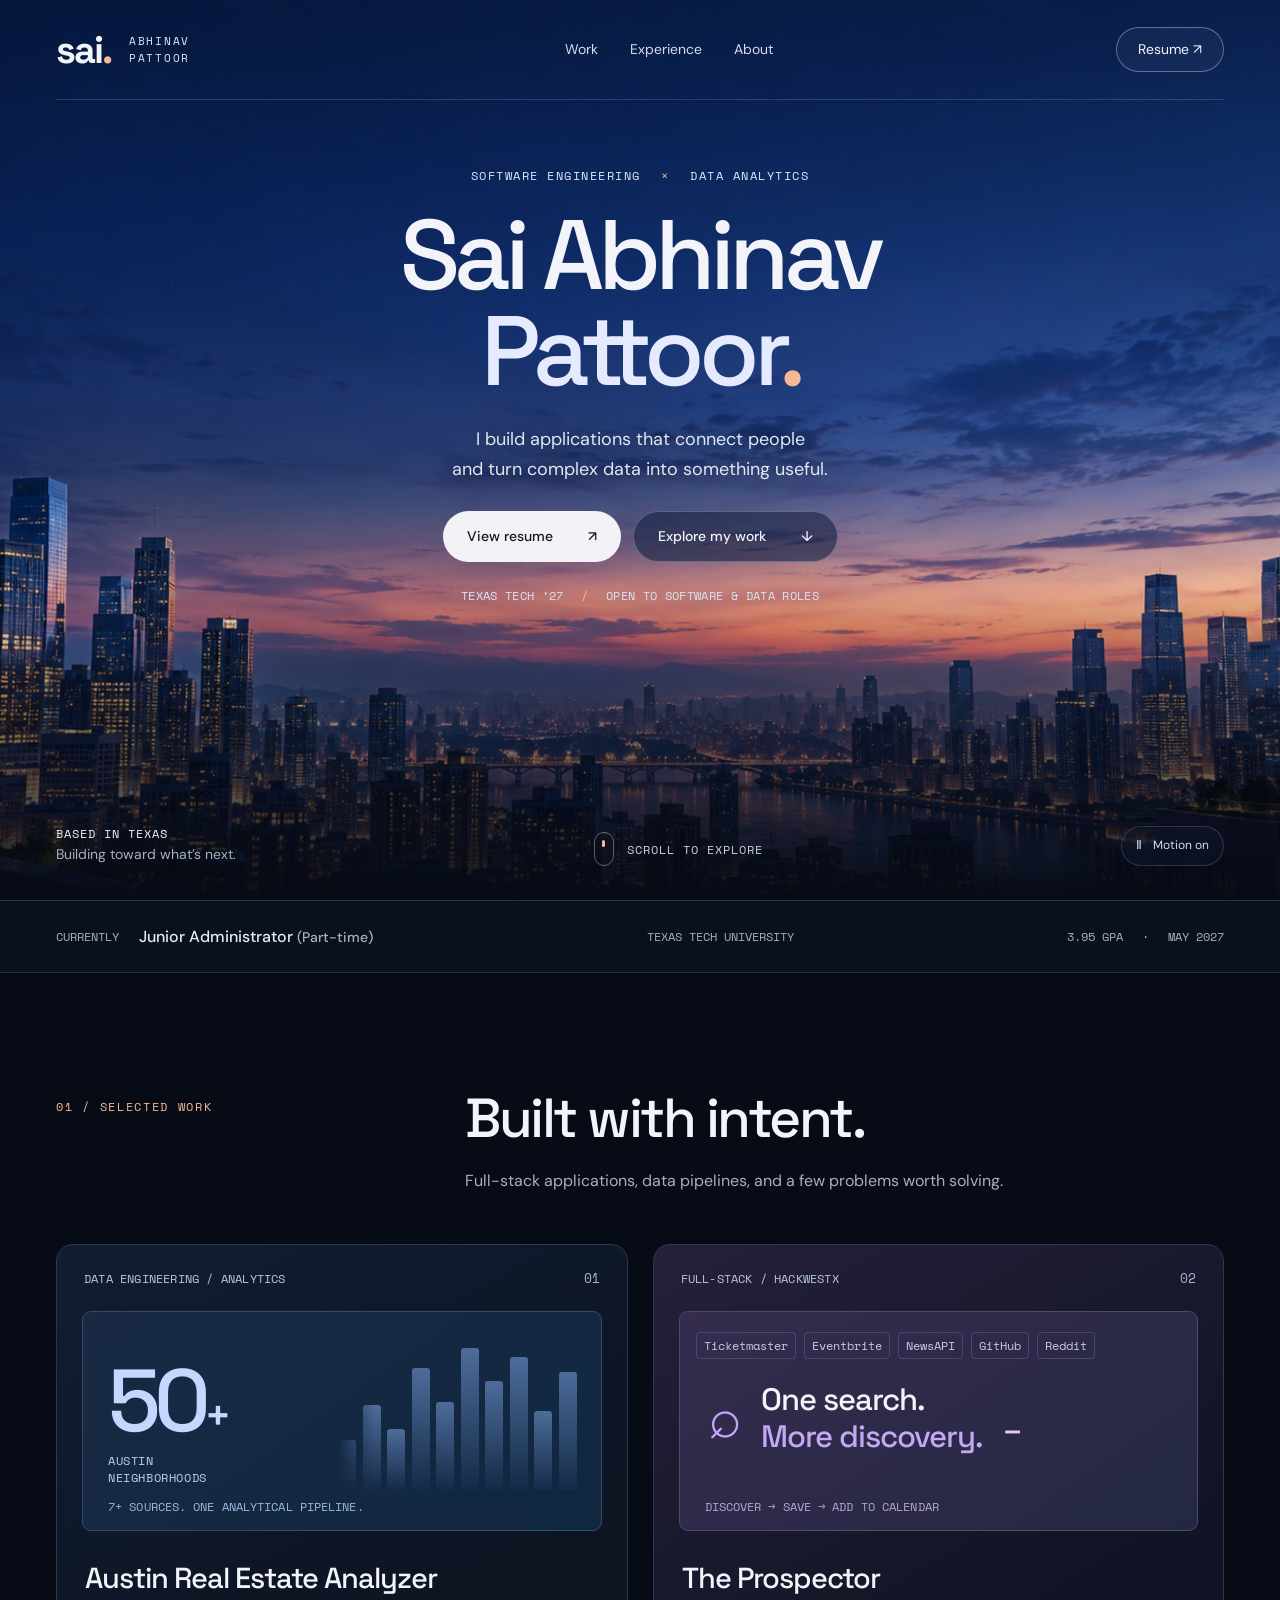
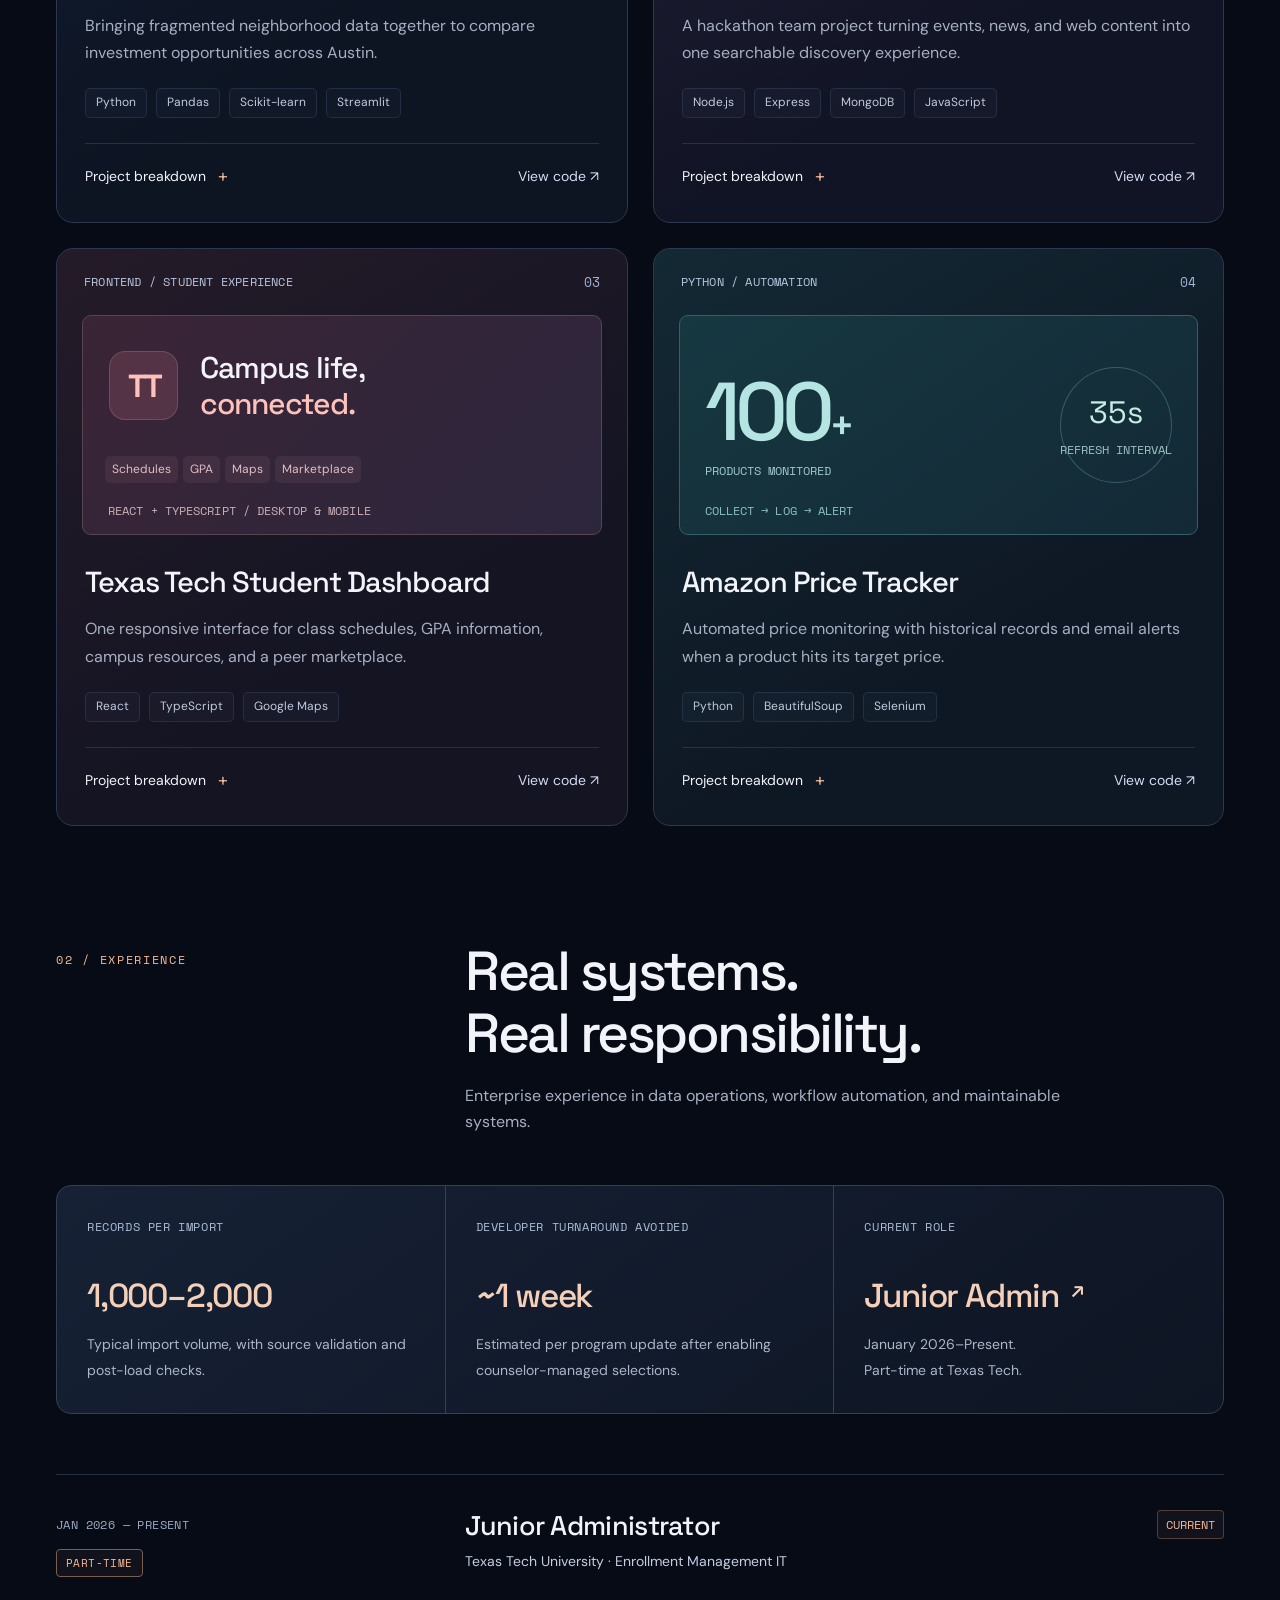
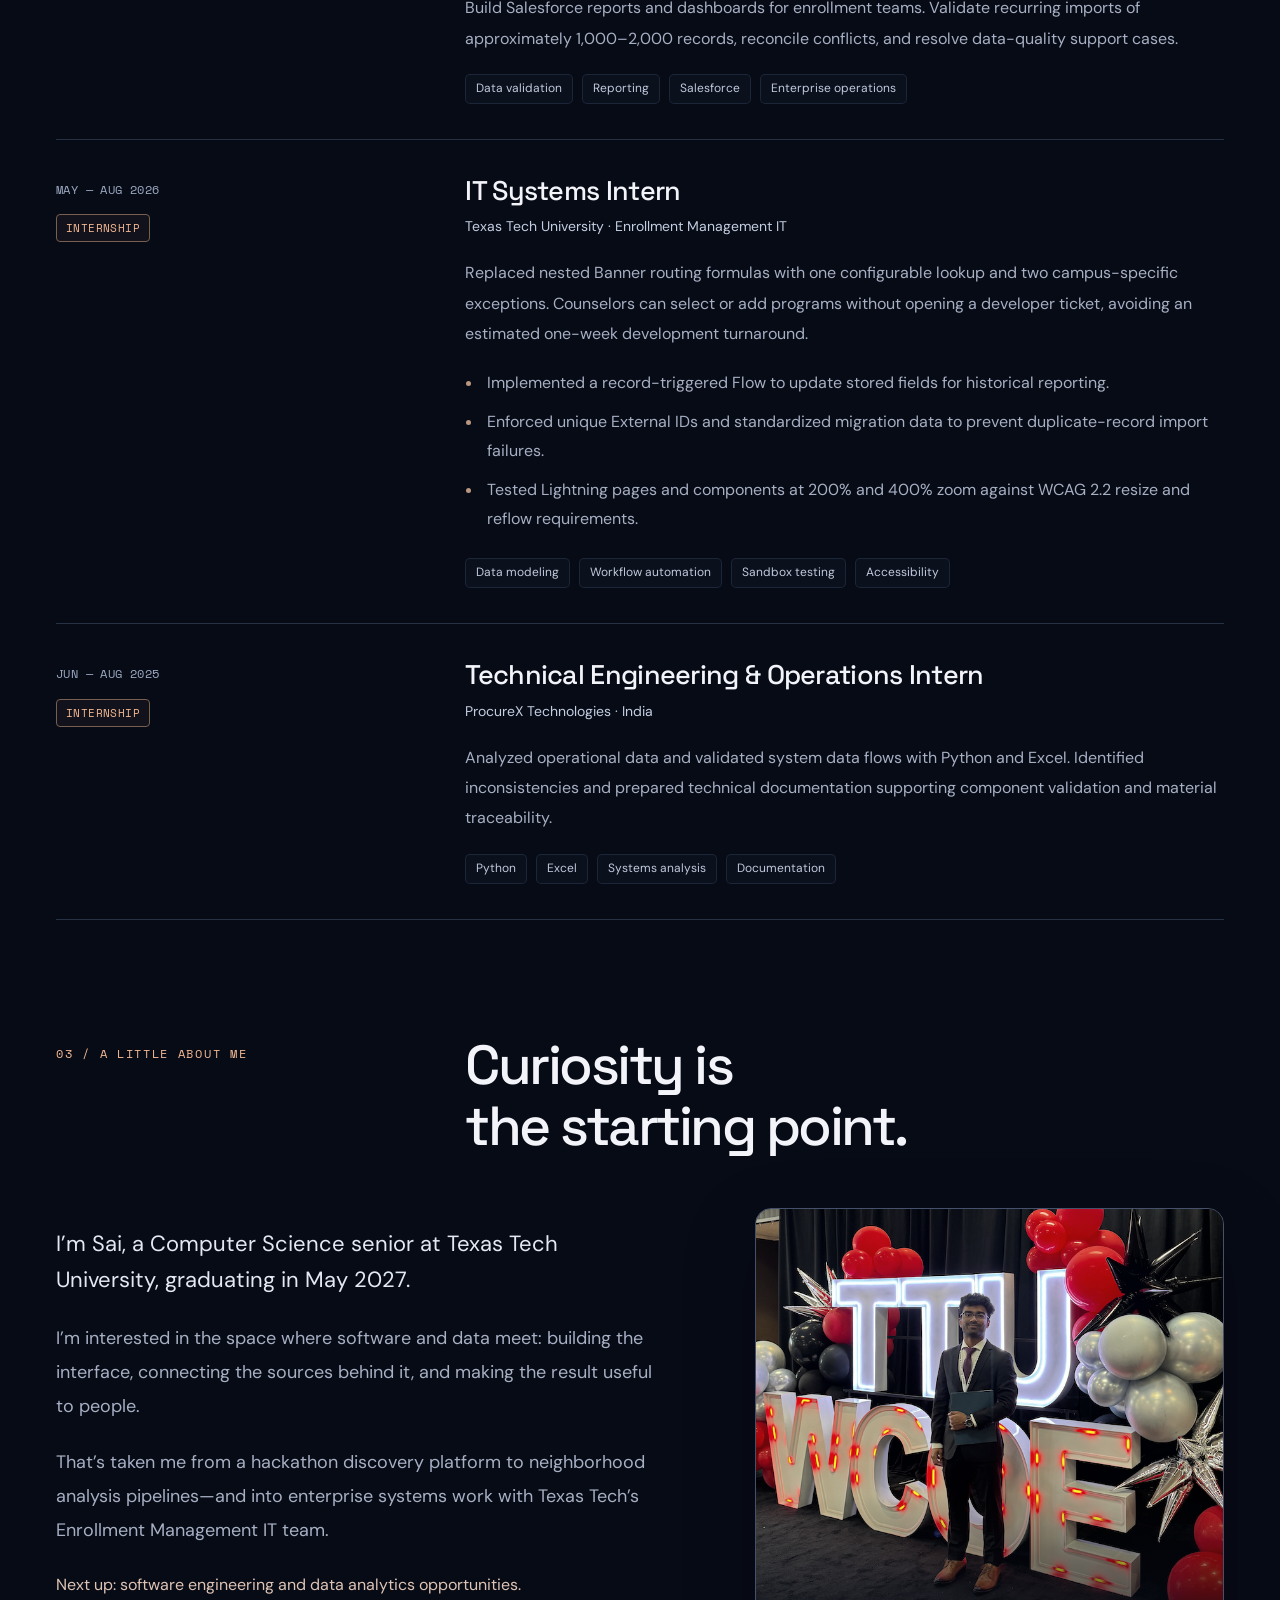
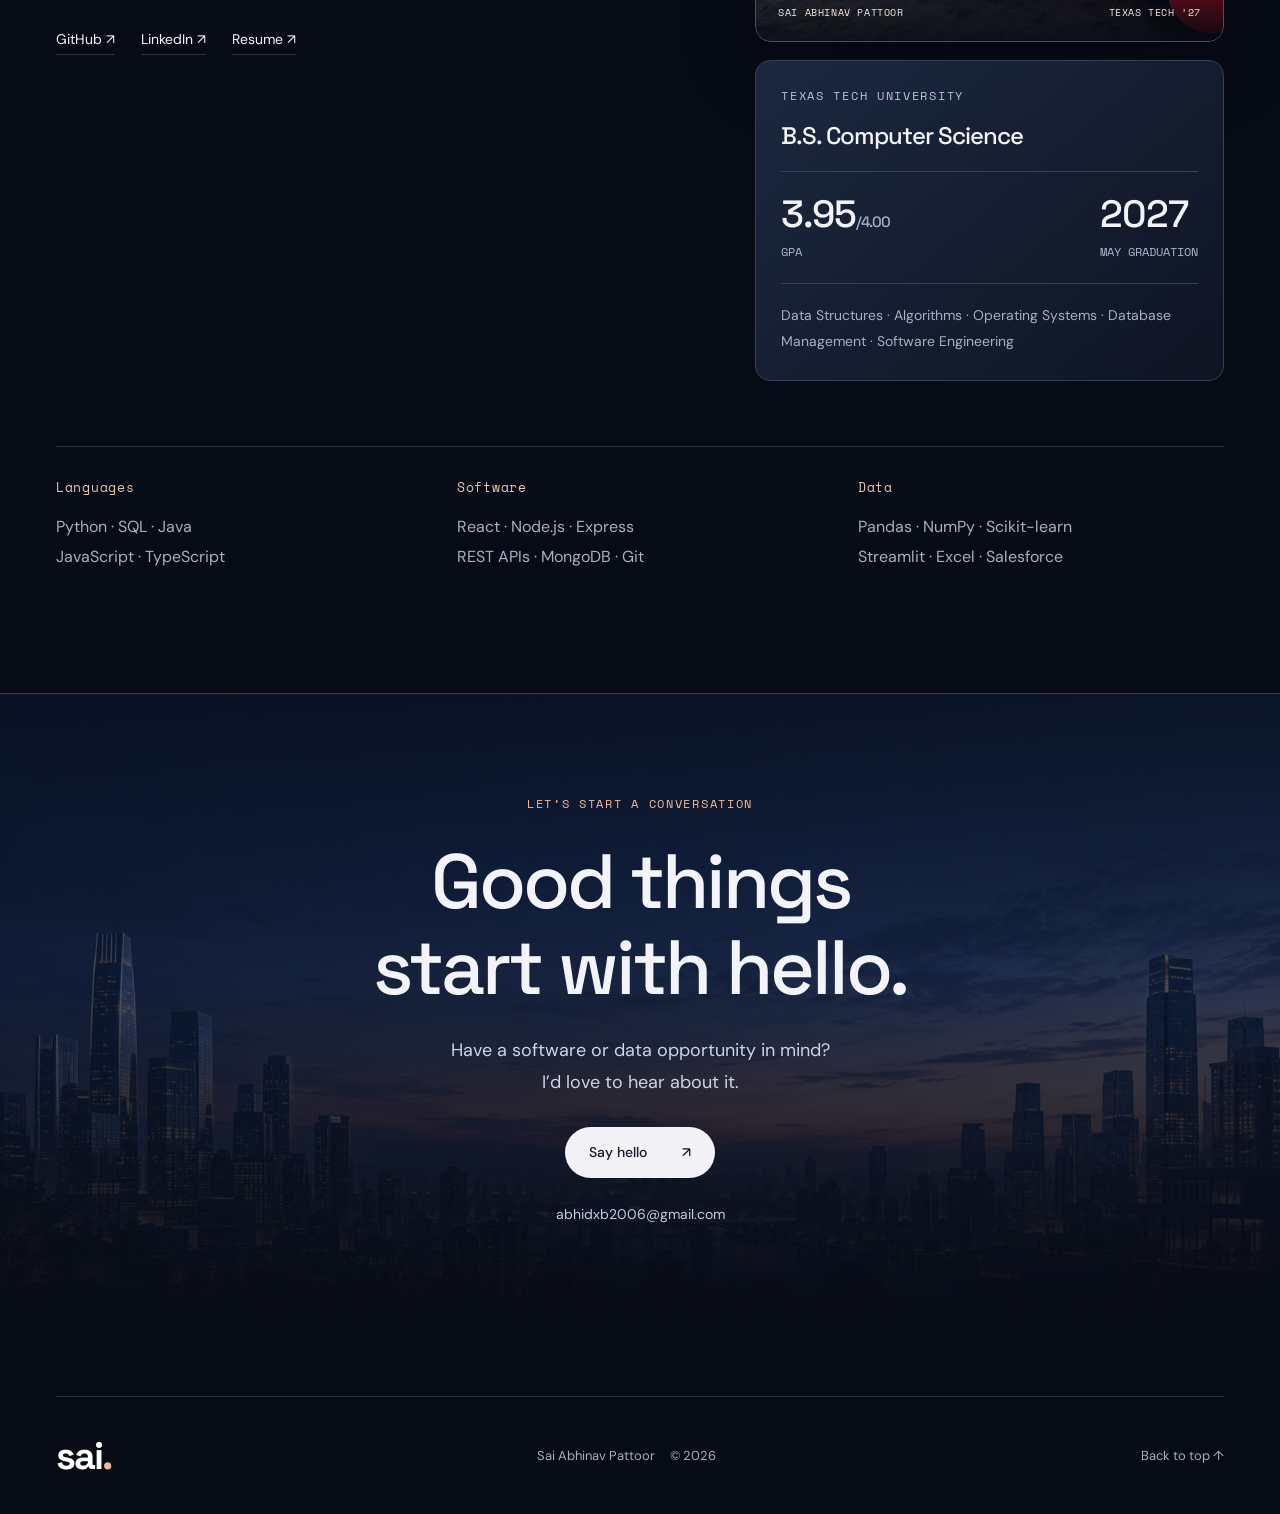
==== index.html @ 26d7cf8c "Publish software and data portfolio with personal portrait" ====
<!doctype html><html lang="en"><head>
<meta charset="utf-8"><meta name="viewport" content="width=device-width,initial-scale=1"><title>Sai Abhinav Pattoor — Software & Data</title>
<meta name="description" content="Software engineering and data analytics portfolio of Sai Abhinav Pattoor. Explore full-stack projects, Python pipelines, and enterprise impact at Texas Tech. Graduating May 2027."><meta name="theme-color" content="#070b16"><link rel="canonical" href="https://spattoor.github.io/">
<link rel="icon" type="image/svg+xml" href="data:image/svg+xml,%3Csvg xmlns='http://www.w3.org/2000/svg' viewBox='0 0 40 40'%3E%3Crect width='40' height='40' rx='11' fill='%23070b16'/%3E%3Ctext x='7' y='29' font-size='25' font-family='Arial' font-weight='bold' fill='%23f5b994'%3Es.%3C/text%3E%3C/svg%3E">
<link rel="preload" href="assets/skyline.png" as="image"><link rel="stylesheet" href="style.css"><script src="app.js" defer></script><script type="module" src="scene.js"></script>
</head><body>
<a class="skip" href="#work">Skip to projects</a><div class="scroll-progress" aria-hidden="true"></div>
<header class="header"><div class="nav shell"><a href="#top" class="brand" aria-label="Sai Abhinav home">sai<span>.</span><span class="brand-name">ABHINAV PATTOOR</span></a><nav aria-label="Main navigation"><a href="#work" data-decode>Work</a><a href="#experience" data-decode>Experience</a><a href="#about" data-decode>About</a></nav><a class="resume-nav" href="resume.pdf" target="_blank" rel="noopener" data-decode>Resume ↗</a></div></header>
<main><section class="hero" id="top"><div class="city-backdrop" aria-hidden="true"></div><div id="city-scene" aria-hidden="true"></div><div class="hero-shade" aria-hidden="true"></div><div class="hero-content shell"><p class="eyebrow hero-kicker">SOFTWARE ENGINEERING <span>×</span> DATA ANALYTICS</p><h1><span data-decode>Sai Abhinav</span><span class="surname" data-decode>Pattoor<span class="name-period">.</span></span></h1><p class="hero-description">I build applications that connect people<br> and turn complex data into something useful.</p><div class="hero-actions"><a class="button light" href="resume.pdf" target="_blank" rel="noopener">View resume <span aria-hidden="true">↗</span></a><a class="button glass" href="#work">Explore my work <span aria-hidden="true">↓</span></a></div><p class="availability">TEXAS TECH ’27 <span>/</span> OPEN TO SOFTWARE &amp; DATA ROLES</p></div><div class="hero-bottom shell"><div class="hero-location">BASED IN TEXAS<br><span>Building toward what’s next.</span></div><a href="#work" class="scroll-cue"><span></span> SCROLL TO EXPLORE</a><button class="motion-button" id="motion-toggle" aria-pressed="false" aria-label="Pause animations"><span aria-hidden="true">Ⅱ</span> Motion on</button></div></section>
<div class="credential-strip"><div class="shell credential-inner"><span>CURRENTLY <b>Junior Administrator <small>(Part-time)</small></b></span><span>TEXAS TECH UNIVERSITY</span><span>3.95 GPA <i>·</i> MAY 2027</span></div></div>
<section id="work" class="section shell"><div class="section-heading"><p class="eyebrow">01 / SELECTED WORK</p><div><h2 data-decode>Built with intent.</h2><p>Full-stack applications, data pipelines, and a few problems worth solving.</p></div></div><div class="work-grid"><article class="work-card data-card"><div class="card-top"><span class="category">DATA ENGINEERING / ANALYTICS</span><span class="project-number">01</span></div><div class="card-visual data-visual" aria-label="Project scope: more than 50 Austin neighborhoods and more than 7 data sources"><div><strong>50<span>+</span></strong><span>AUSTIN NEIGHBORHOODS</span></div><div class="data-bars" aria-hidden="true"><i style="--h:35%"></i><i style="--h:60%"></i><i style="--h:43%"></i><i style="--h:86%"></i><i style="--h:62%"></i><i style="--h:100%"></i><i style="--h:77%"></i><i style="--h:94%"></i><i style="--h:56%"></i><i style="--h:83%"></i></div><span class="visual-note">7+ SOURCES. ONE ANALYTICAL PIPELINE.</span></div><div class="card-body"><h3><a href="https://github.com/spattoor/Austin-Real-Estate-Analyzer" target="_blank" rel="noopener noreferrer" data-decode>Austin Real Estate Analyzer</a></h3><p>Bringing fragmented neighborhood data together to compare investment opportunities across Austin.</p><div class="tags"><span>Python</span><span>Pandas</span><span>Scikit-learn</span><span>Streamlit</span></div><div class="card-actions"><details><summary>Project breakdown <span>+</span></summary><p><b>The problem:</b> Housing, economic, and amenity data live in different places.</p><p><b>The build:</b> Combined 7+ sources, including Yelp, Austin Open Data, Zillow, and FRED. Cleaned data, engineered features, and applied K-Means clustering and scoring.</p><p><b>The result:</b> A Streamlit dashboard with maps, charts, and filterable rankings across 50+ neighborhoods.</p></details><a class="repo" href="https://github.com/spattoor/Austin-Real-Estate-Analyzer" target="_blank" rel="noopener noreferrer" aria-label="Austin Real Estate Analyzer source code">View code ↗</a></div></div></article><article class="work-card software-card"><div class="card-top"><span class="category">FULL-STACK / HACKWESTX</span><span class="project-number">02</span></div><div class="card-visual prospector-visual"><div class="source-stream" aria-hidden="true"><span>Ticketmaster</span><span>Eventbrite</span><span>NewsAPI</span><span>GitHub</span><span>Reddit</span></div><div class="search-concept"><span aria-hidden="true">⌕</span><span>One search.<br><strong>More discovery.</strong></span><span class="search-caret" aria-hidden="true">_</span></div><span class="visual-note">DISCOVER → SAVE → ADD TO CALENDAR</span></div><div class="card-body"><h3><a href="https://github.com/spattoor/The-Prospector" target="_blank" rel="noopener noreferrer" data-decode>The Prospector</a></h3><p>A hackathon team project turning events, news, and web content into one searchable discovery experience.</p><div class="tags"><span>Node.js</span><span>Express</span><span>MongoDB</span><span>JavaScript</span></div><div class="card-actions"><details><summary>Project breakdown <span>+</span></summary><p><b>The problem:</b> Useful events and content are scattered across unrelated platforms.</p><p><b>The build:</b> Co-developed a Node.js and Express platform with MongoDB and integrations including Ticketmaster, Eventbrite, NewsAPI, GitHub, and Reddit.</p><p><b>The result:</b> Authentication, saved favorites, search history, deduplicated results, and Google Calendar integration. Built with a team at HackWesTX in September 2025.</p></details><a class="repo" href="https://github.com/spattoor/The-Prospector" target="_blank" rel="noopener noreferrer" aria-label="The Prospector source code">View code ↗</a></div></div></article>
<article class="work-card dashboard-card"><div class="card-top"><span class="category">FRONTEND / STUDENT EXPERIENCE</span><span class="project-number">03</span></div><div class="card-visual dashboard-visual"><div class="dashboard-title"><span class="campus-mark">TT</span><span>Campus life,<br><strong>connected.</strong></span></div><div class="module-row"><span>Schedules</span><span>GPA</span><span>Maps</span><span>Marketplace</span></div><span class="visual-note">REACT + TYPESCRIPT / DESKTOP &amp; MOBILE</span></div><div class="card-body"><h3><a href="https://github.com/spattoor/Texastech-Student-Dashboard" target="_blank" rel="noopener noreferrer" data-decode>Texas Tech Student Dashboard</a></h3><p>One responsive interface for class schedules, GPA information, campus resources, and a peer marketplace.</p><div class="tags"><span>React</span><span>TypeScript</span><span>Google Maps</span></div><div class="card-actions"><details><summary>Project breakdown <span>+</span></summary><p><b>The problem:</b> Everyday student resources are fragmented across different tools.</p><p><b>The build:</b> Developed a React and TypeScript dashboard combining schedules, GPA information, dining, instructor reviews, and a peer marketplace.</p><p><b>The result:</b> A responsive desktop and mobile experience with Google Maps integration and Google Calendar export. Built October 2025.</p></details><a class="repo" href="https://github.com/spattoor/Texastech-Student-Dashboard" target="_blank" rel="noopener noreferrer" aria-label="Texas Tech Student Dashboard source code">View code ↗</a></div></div></article>
<article class="work-card tracker-card"><div class="card-top"><span class="category">PYTHON / AUTOMATION</span><span class="project-number">04</span></div><div class="card-visual tracker-visual"><div class="tracker-metric"><strong>100<span>+</span></strong><span>PRODUCTS MONITORED</span></div><div class="interval"><span class="pulse-ring" aria-hidden="true"></span><strong>35s</strong><span>REFRESH INTERVAL</span></div><span class="visual-note">COLLECT → LOG → ALERT</span></div><div class="card-body"><h3><a href="https://github.com/spattoor/Amazon-Price-Tracker" target="_blank" rel="noopener noreferrer" data-decode>Amazon Price Tracker</a></h3><p>Automated price monitoring with historical records and email alerts when a product hits its target price.</p><div class="tags"><span>Python</span><span>BeautifulSoup</span><span>Selenium</span></div><div class="card-actions"><details><summary>Project breakdown <span>+</span></summary><p><b>The problem:</b> Manually checking product prices is repetitive and makes price changes easy to miss.</p><p><b>The build:</b> Automated collection for 100+ products using BeautifulSoup and Selenium, with 35-second refresh intervals and CSV-based price history.</p><p><b>The result:</b> Email notifications when prices drop below user-defined targets. Built April–May 2025.</p></details><a class="repo" href="https://github.com/spattoor/Amazon-Price-Tracker" target="_blank" rel="noopener noreferrer" aria-label="Amazon Price Tracker source code">View code ↗</a></div></div></article>
</div></section>
<section id="experience" class="section shell"><div class="section-heading"><p class="eyebrow">02 / EXPERIENCE</p><div><h2 data-decode>Real systems.<br>Real responsibility.</h2><p>Enterprise experience in data operations, workflow automation, and maintainable systems.</p></div></div><div class="impact-grid"><div><span class="impact-label">RECORDS PER IMPORT</span><strong>1,000–2,000</strong><p>Typical import volume, with source validation and post-load checks.</p></div><div><span class="impact-label">DEVELOPER TURNAROUND AVOIDED</span><strong>~1 week</strong><p>Estimated per program update after enabling counselor-managed selections.</p></div><div><span class="impact-label">CURRENT ROLE</span><strong>Junior Admin<span>↗</span></strong><p>January 2026–Present.<br>Part-time at Texas Tech.</p></div></div>
<div class="experience-list"><article class="experience-row current"><div class="experience-date">JAN 2026 — PRESENT<span class="part-time">PART-TIME</span></div><div class="experience-content"><div class="role-heading"><div><h3>Junior Administrator</h3><p>Texas Tech University · Enrollment Management IT</p></div><span class="role-tag">CURRENT</span></div><p>Build Salesforce reports and dashboards for enrollment teams. Validate recurring imports of approximately 1,000–2,000 records, reconcile conflicts, and resolve data-quality support cases.</p><div class="tags"><span>Data validation</span><span>Reporting</span><span>Salesforce</span><span>Enterprise operations</span></div></div></article>
<article class="experience-row"><div class="experience-date">MAY — AUG 2026<span class="part-time internship">INTERNSHIP</span></div><div class="experience-content"><div class="role-heading"><div><h3>IT Systems Intern</h3><p>Texas Tech University · Enrollment Management IT</p></div></div><p>Replaced nested Banner routing formulas with one configurable lookup and two campus-specific exceptions. Counselors can select or add programs without opening a developer ticket, avoiding an estimated one-week development turnaround.</p><ul><li>Implemented a record-triggered Flow to update stored fields for historical reporting.</li><li>Enforced unique External IDs and standardized migration data to prevent duplicate-record import failures.</li><li>Tested Lightning pages and components at 200% and 400% zoom against WCAG 2.2 resize and reflow requirements.</li></ul><div class="tags"><span>Data modeling</span><span>Workflow automation</span><span>Sandbox testing</span><span>Accessibility</span></div></div></article>
<article class="experience-row"><div class="experience-date">JUN — AUG 2025<span class="part-time internship">INTERNSHIP</span></div><div class="experience-content"><div class="role-heading"><div><h3>Technical Engineering &amp; Operations Intern</h3><p>ProcureX Technologies · India</p></div></div><p>Analyzed operational data and validated system data flows with Python and Excel. Identified inconsistencies and prepared technical documentation supporting component validation and material traceability.</p><div class="tags"><span>Python</span><span>Excel</span><span>Systems analysis</span><span>Documentation</span></div></div></article></div></section>
<section id="about" class="section shell about"><div class="section-heading"><p class="eyebrow">03 / A LITTLE ABOUT ME</p><div><h2 data-decode>Curiosity is<br>the starting point.</h2></div></div><div class="about-grid"><div class="about-copy"><p>I’m Sai, a Computer Science senior at Texas Tech University, graduating in May 2027.</p><p>I’m interested in the space where software and data meet: building the interface, connecting the sources behind it, and making the result useful to people.</p><p>That’s taken me from a hackathon discovery platform to neighborhood analysis pipelines—and into enterprise systems work with Texas Tech’s Enrollment Management IT team.</p><p class="about-focus">Next up: software engineering and data analytics opportunities.</p><div class="social-links"><a href="https://github.com/spattoor" target="_blank" rel="noopener noreferrer" data-decode>GitHub ↗</a><a href="https://www.linkedin.com/in/sai-abhinav-p-00257b240/" target="_blank" rel="noopener noreferrer" data-decode>LinkedIn ↗</a><a href="resume.pdf" target="_blank" rel="noopener" data-decode>Resume ↗</a></div></div><div class="about-profile"><figure class="portrait"><img src="assets/sai-abhinav.png" alt="Sai Abhinav Pattoor in a suit at a Texas Tech event" width="735" height="685" loading="lazy" decoding="async"><figcaption><span>SAI ABHINAV PATTOOR</span><span>TEXAS TECH ’27</span></figcaption></figure><aside class="education"><p class="eyebrow">TEXAS TECH UNIVERSITY</p><h3>B.S. Computer Science</h3><div class="edu-stats"><div><strong>3.95<span>/4.00</span></strong><span>GPA</span></div><div><strong>2027</strong><span>MAY GRADUATION</span></div></div><p>Data Structures · Algorithms · Operating Systems · Database Management · Software Engineering</p></aside></div></div><div class="toolkit"><div><h3>Languages</h3><p>Python · SQL · Java<br>JavaScript · TypeScript</p></div><div><h3>Software</h3><p>React · Node.js · Express<br>REST APIs · MongoDB · Git</p></div><div><h3>Data</h3><p>Pandas · NumPy · Scikit-learn<br>Streamlit · Excel · Salesforce</p></div></div></section>
<section class="contact"><div class="contact-sky" aria-hidden="true"></div><div class="shell contact-content"><p class="eyebrow">LET’S START A CONVERSATION</p><h2 data-decode>Good things<br>start with hello.</h2><p>Have a software or data opportunity in mind?<br>I’d love to hear about it.</p><a class="button light" href="mailto:abhidxb2006@gmail.com">Say hello <span aria-hidden="true">↗</span></a><a class="contact-email" href="mailto:abhidxb2006@gmail.com" data-decode>abhidxb2006@gmail.com</a></div></section>

</main><footer class="shell footer"><a class="brand" href="#top">sai<span>.</span></a><p>Sai Abhinav Pattoor <span>© 2026</span></p><a href="#top" data-decode>Back to top ↑</a></footer>
</body></html>
---- style.css ----
@import url('https://fonts.googleapis.com/css2?family=DM+Sans:wght@400;450;500;550;600;650;700&family=Space+Grotesk:wght@400;500;600;700&family=Space+Mono:wght@400;700&display=swap');
:root{--bg:#070b16;--panel:#0e1524;--text:#f3f4f9;--muted:#a7afc3;--line:#273144;--accent:#f5b994;--blue:#9db8ff;--display:'Space Grotesk',Arial,sans-serif;--body:'DM Sans',Arial,sans-serif;--mono:'Space Mono',monospace}*{box-sizing:border-box}html{scroll-behavior:smooth;scroll-padding-top:100px}body{margin:0;background:var(--bg);color:var(--text);font:16px/1.65 var(--body);overflow-x:hidden}a{color:inherit;text-decoration:none}button{font:inherit;color:inherit}::selection{background:#f5b994;color:#070b16}a:focus-visible,button:focus-visible,summary:focus-visible{outline:2px solid var(--accent);outline-offset:6px}button,a,summary{-webkit-tap-highlight-color:transparent}.shell{width:min(1280px,calc(100% - 112px));margin-inline:auto}.header{position:absolute;top:0;left:0;right:0;z-index:5}.nav{height:100px;display:flex;align-items:center;justify-content:space-between;border-bottom:1px solid #ffffff24}.brand{font:700 38px/1 var(--display);letter-spacing:-2px;display:flex;align-items:center}.brand>span:first-child{color:var(--accent)}.brand .brand-name{font:11px/1.5 var(--mono);letter-spacing:1.7px;color:#e2e7f6;margin-left:18px;max-width:92px}nav{display:flex;gap:32px}nav a{font-size:14px;color:#d5dcec;transition:color .2s}nav a:hover{color:var(--accent)}.resume-nav{display:inline-flex;background:#ffffff0a;border:1px solid #ffffff55;border-radius:50px;padding:10px 21px;font-size:14px;transition:background .25s,color .25s}.resume-nav:hover{background:var(--text);color:var(--bg)}.hero{position:relative;min-height:860px;height:100svh;max-height:1150px;overflow:hidden;isolation:isolate;background:#13264a}.city-backdrop{position:absolute;inset:-2%;background:url('assets/skyline.png') center bottom/cover no-repeat;z-index:-4;animation:city-enter 2s ease-out both}#city-scene{position:absolute;inset:0;z-index:-3;pointer-events:none;opacity:0;transition:opacity 1.2s}#city-scene.ready{opacity:1}#city-scene canvas{width:100%;height:100%;display:block}.hero-shade{position:absolute;inset:0;z-index:-2;background:linear-gradient(180deg,rgba(3,10,26,.50) 0%,rgba(5,13,30,.19) 42%,rgba(5,11,22,.06) 65%,#070b16 100%)}.hero-content{text-align:center;padding-top:166px;position:relative}.eyebrow{font:12px/1.7 var(--mono);letter-spacing:1.7px;color:var(--accent);margin:0}.hero-kicker{color:#dfe7fc;letter-spacing:2px;margin-bottom:22px}.hero-kicker span{margin:0 12px;color:var(--accent)}h1{font:500 clamp(68px,7.7vw,118px)/.97 var(--display);letter-spacing:-6px;margin:0;display:flex;flex-direction:column;align-items:center;filter:drop-shadow(0 5px 28px #0a183055)}h1>span{display:block;position:relative}.surname{color:#e5eaff}.name-period{color:var(--accent)}.hero-description{margin:24px auto 26px;color:#e0e6f3;font-size:18px;line-height:1.7;max-width:570px;text-shadow:0 2px 22px #081122}.hero-actions{display:flex;justify-content:center;gap:12px}.button{display:inline-flex;justify-content:center;align-items:center;gap:35px;min-height:51px;padding:13px 24px;border-radius:50px;font-weight:500;font-size:14px;transition:transform .25s,box-shadow .25s,background .25s}.button:hover{transform:translateY(-4px);box-shadow:0 8px 30px #0004}.light{background:#f2f2f7;color:#111724}.glass{background:#17244599;border:1px solid #a0b0d366;backdrop-filter:blur(12px)}.glass:hover{background:#24375bbb}.availability{font:11px/1.8 var(--mono);color:#d9e2f6;margin-top:23px;letter-spacing:.7px}.availability span{color:var(--accent);margin:0 10px}.hero-bottom{position:absolute;bottom:34px;left:0;right:0;display:flex;align-items:end;justify-content:space-between}.hero-location{font:12px/1.8 var(--mono);letter-spacing:1px}.hero-location>span{font:14px var(--body);letter-spacing:0;color:var(--muted)}.scroll-cue{display:flex;align-items:center;gap:13px;font:11px var(--mono);color:#c8d1e4;letter-spacing:1px}.scroll-cue>span{height:34px;width:20px;border:1px solid #ffffff55;border-radius:20px;position:relative}.scroll-cue>span:after{content:'';position:absolute;width:3px;height:7px;background:var(--accent);border-radius:3px;top:7px;left:7px;animation:scroll-dot 1.8s ease infinite}.motion-button{border:1px solid #ffffff26;background:#10192b77;border-radius:50px;font-size:12px;cursor:pointer;padding:9px 14px;color:#d4dced}.motion-button>span{margin-right:8px}.credential-strip{border-top:1px solid var(--line);border-bottom:1px solid var(--line);background:#0b101d}.credential-inner{display:flex;justify-content:space-between;align-items:center;padding:25px 0;gap:25px;font:12px var(--mono);color:var(--muted)}.credential-inner>span:first-child{display:flex;align-items:center;gap:20px}.credential-inner b{font:500 16px var(--body);color:#e6ebf7}.credential-inner small{font-size:14px;color:var(--muted)}.credential-inner i{color:var(--accent);font-style:normal;margin:0 12px}.section{padding-top:115px}.section-heading{display:grid;grid-template-columns:1fr 2fr;gap:30px;margin-bottom:50px;align-items:start}.section-heading .eyebrow{padding-top:9px}h2{font:500 clamp(36px,4.3vw,62px)/1.12 var(--display);letter-spacing:-2.5px;margin:0}.section-heading p:not(.eyebrow){font-size:16px;color:var(--muted);margin:18px 0 0;max-width:610px}.work-grid{display:grid;grid-template-columns:1fr 1fr;gap:25px}.work-card{background:linear-gradient(150deg,#121d32,#0d1422 65%);border:1px solid #2c3850;border-radius:17px;overflow:hidden;position:relative;transition:transform .35s ease,border-color .35s,box-shadow .35s;transform-style:preserve-3d}.work-card:hover{border-color:#64789c;box-shadow:0 18px 70px #0004}.card-top{display:flex;justify-content:space-between;padding:23px 27px;align-items:center}.category{font:11px var(--mono);color:#b8c6df;letter-spacing:.65px}.project-number{font:13px var(--mono);color:#a2b2d1}.card-visual{height:220px;margin:0 25px;border-radius:9px;position:relative;overflow:hidden}.data-visual{background:linear-gradient(145deg,#192944,#102740);padding:25px;display:flex;align-items:center;border:1px solid #354c64}.data-visual>div:first-child{position:relative;z-index:1}.data-visual strong{font:500 88px/1 var(--display);letter-spacing:-7px;color:#c4d8ff}.data-visual strong>span{font-size:45px;letter-spacing:-3px}.data-visual>div:first-child>span{font:10px var(--mono);display:block;margin-top:7px;color:#c1d0e6;letter-spacing:.6px}.data-bars{height:142px;display:flex;align-items:end;gap:7px;position:absolute;bottom:40px;right:24px;width:46%;opacity:.7;mask-image:linear-gradient(to right,transparent,#000 15%)}.data-bars i{height:var(--h);flex:1;background:linear-gradient(#8db5f9,#3b6b9e25);border-radius:3px 3px 0 0;transform-origin:bottom;animation:bars 2.5s ease both}.visual-note{position:absolute;bottom:15px;left:25px;font:10px var(--mono);letter-spacing:.5px;color:#99b9dc}.card-body{padding:30px 28px}h3{font:500 29px/1.2 var(--display);letter-spacing:-1px;margin:0}.card-body>p{font-size:16px;color:var(--muted);margin:16px 0 22px;line-height:1.7}.tags{display:flex;flex-wrap:wrap;gap:9px}.tags span{font-size:12px;color:#c1cadd;background:#a8c6ff08;border:1px solid #7f9fce27;padding:4px 10px;border-radius:5px}.card-actions{margin-top:25px;border-top:1px solid var(--line);padding-top:18px;display:flex;gap:20px;align-items:start;position:relative}.card-actions details{flex:1;min-width:0}.card-actions summary{font-size:14px;cursor:pointer;list-style:none;display:flex;gap:12px;align-items:center;min-height:28px}.card-actions summary::-webkit-details-marker{display:none}.card-actions summary span{color:var(--accent);font-size:18px;transition:transform .2s}.card-actions details[open] summary span{transform:rotate(45deg)}details p{font-size:15px;line-height:1.8;color:var(--muted);margin:18px 0 0}details b{color:#e2e8f6;font-weight:500}.repo{white-space:nowrap;font-size:14px;color:#d2dcf4;line-height:28px}.repo:hover{color:var(--accent)}.footer{display:flex;align-items:center;justify-content:space-between;padding:35px 0;border-top:1px solid var(--line);margin-top:80px;font-size:13px;color:var(--muted)}.footer p span{margin-left:12px}.footer .brand{color:#fff}.skip{position:absolute;top:-80px;left:20px;background:var(--accent);color:var(--bg);padding:12px;z-index:20}.skip:focus{top:15px}.scroll-progress{position:fixed;height:2px;left:0;top:0;width:100%;transform:scaleX(0);transform-origin:left;background:var(--accent);z-index:20}.sr-only{position:absolute!important;width:1px;height:1px;padding:0;margin:-1px;overflow:hidden;clip:rect(0,0,0,0);white-space:nowrap;border:0}.decode-visual{position:relative;white-space:inherit}.decode-original{visibility:hidden}.decode-live{position:absolute;left:0;top:0;width:100%;white-space:inherit;display:block}.decoding{color:var(--accent)}@keyframes scroll-dot{0%,100%{transform:translateY(0);opacity:.4}50%{transform:translateY(10px);opacity:1}}@keyframes city-enter{from{transform:scale(1.08)}to{transform:scale(1)}}@keyframes bars{from{transform:scaleY(.35);opacity:.1}to{transform:scaleY(1);opacity:.7}}@media(max-width:1100px){.shell{width:calc(100% - 70px)}.brand .brand-name{display:none}.credential-inner>span:first-child{display:block}.credential-inner b{display:block;margin-top:8px}.hero{min-height:840px}.hero-content{padding-top:175px}.data-visual strong{font-size:76px}.category{font-size:10px}.card-body{padding:25px}.section-heading{grid-template-columns:.75fr 2fr;gap:30px}}@media(max-width:700px){html{scroll-padding-top:30px}.shell{width:calc(100% - 40px)}.nav{height:80px}nav{gap:19px}nav a{font-size:13px}.brand{font-size:31px}.resume-nav{font-size:12px;padding:8px 12px}.hero{height:900px;min-height:0;max-height:none}.hero-content{padding-top:158px}.hero-kicker{font-size:11px;letter-spacing:.8px}.hero-kicker span{margin:0 3px}h1{font-size:clamp(54px,13vw,87px);letter-spacing:-3px;line-height:1.05}.hero-description{font-size:16px;line-height:1.8;margin-top:25px}.hero-description br{display:none}.hero-actions{margin-top:27px;gap:10px}.button{padding:12px 20px;gap:22px;font-size:13px}.availability{max-width:285px;font-size:10px;margin:25px auto 0}.hero-bottom{bottom:29px;align-items:center}.hero-location{display:none}.scroll-cue{font-size:10px;letter-spacing:.5px}.credential-inner{flex-wrap:wrap;gap:20px;font-size:11px;padding:25px 0}.credential-inner>span:first-child{width:100%}.credential-inner b{font-size:17px}.credential-inner>span:last-child{margin-left:auto}.section{padding-top:75px}.section-heading{display:block;margin-bottom:32px}.section-heading .eyebrow{margin-bottom:19px}h2{font-size:40px;letter-spacing:-1.5px}.work-grid{grid-template-columns:1fr;gap:24px}.card-visual{height:220px;margin-inline:18px}.card-top{padding:22px}.card-body{padding:26px 22px}.card-top .category{font-size:10px}h3{font-size:29px}.footer{flex-wrap:wrap;gap:22px;margin-top:60px}.footer>p{display:none}.data-visual strong{font-size:80px}.city-backdrop{background-position:52% bottom}.hero-shade{background:linear-gradient(#05102577,transparent 60%,#070b16)}.data-bars{width:40%}.visual-note{font-size:9px}}@media(prefers-reduced-motion:reduce){html{scroll-behavior:auto}*,*::before,*::after{animation:none!important;transition:none!important}}body.motion-paused *,body.motion-paused *::before,body.motion-paused *::after{animation-play-state:paused!important}
.software-card{background:linear-gradient(150deg,#242039,#111424 65%)}.prospector-visual{background:linear-gradient(145deg,#352c4e,#232842);border:1px solid #51486b}.source-stream{display:flex;gap:8px;position:absolute;top:20px;left:20px;right:20px;overflow:hidden;white-space:nowrap;mask-image:linear-gradient(to right,#000 85%,transparent)}.source-stream>span{font:10px var(--mono);border:1px solid #8b7ebd55;color:#cdc5e5;border-radius:4px;padding:4px 8px}.search-concept{display:flex;align-items:center;gap:20px;position:absolute;top:69px;left:28px;right:22px;font:500 31px/1.2 var(--display);letter-spacing:-1px}.search-concept>span:first-child{font-size:57px;font-weight:400;color:#c5a5fc}.search-concept strong{font-weight:500;color:#c4a8f4}.search-caret{color:#e4c7ff;animation:blink 1.2s steps(2,start) infinite}.prospector-visual .visual-note{color:#b6a4d5}.dashboard-card{background:linear-gradient(150deg,#251b28,#141423 65%)}.dashboard-visual{background:linear-gradient(135deg,#3a2435,#2c263d);border:1px solid #594451}.dashboard-title{display:flex;align-items:center;gap:22px;padding:34px 26px;font:500 30px/1.2 var(--display);letter-spacing:-1px}.dashboard-title strong{font-weight:500;color:#ffc2bb}.campus-mark{font:700 32px var(--display);letter-spacing:-3px;display:flex;align-items:center;justify-content:center;width:69px;height:69px;border:1px solid #ae7f8655;border-radius:16px;background:#c4758333;color:#ffc2bb;flex-shrink:0}.module-row{display:flex;gap:6px;padding:0 22px;flex-wrap:wrap}.module-row>span{font-size:11px;padding:4px 9px;border-radius:5px;background:#c9919e17;color:#e0bec5}.dashboard-visual .visual-note{color:#caafb7}.tracker-card{background:linear-gradient(150deg,#132934,#0e1824 65%)}.tracker-visual{display:flex;align-items:center;justify-content:space-between;padding:25px;background:linear-gradient(145deg,#163841,#132936);border:1px solid #34606a}.tracker-metric strong{font:500 82px/1 var(--display);letter-spacing:-6px;color:#b5e5e2}.tracker-metric strong>span{font-size:42px}.tracker-metric>span{display:block;font:10px var(--mono);margin-top:9px;color:#a1c7cc}.interval{position:relative;text-align:center;padding:25px 0;min-width:110px}.interval strong{font:400 31px var(--display);display:block;color:#c4ede4}.interval>span:last-child{font:9px var(--mono);color:#9cc1c2;display:block;margin-top:9px}.pulse-ring{position:absolute;inset:0;border:1px solid #93dbce44;border-radius:50%;animation:pulse 3s ease-out infinite}.tracker-visual .visual-note{color:#8dc0c4}.impact-grid{display:grid;grid-template-columns:1fr 1fr 1fr;border:1px solid #344056;border-radius:15px;background:linear-gradient(145deg,#162135,#0e1523);margin-bottom:60px}.impact-grid>div{padding:30px;border-right:1px solid #344056}.impact-grid>div:last-child{border-right:0}.impact-label{font:10px/1.8 var(--mono);color:#aabbd4;letter-spacing:.6px;display:block;min-height:32px}.impact-grid strong{display:block;font:500 clamp(26px,2.6vw,41px)/1.2 var(--display);letter-spacing:-1.2px;margin:16px 0;color:#f5d0b9}.impact-grid strong>span{font-size:22px;vertical-align:top;margin-left:12px}.impact-grid p{color:#aab6ca;font-size:14px;line-height:1.8;margin:0}.experience-row{display:grid;grid-template-columns:1fr 2fr;gap:30px;border-top:1px solid var(--line);padding:35px 0}.experience-row:last-child{border-bottom:1px solid var(--line)}.experience-date{font:12px/1.7 var(--mono);color:#9ca9c2;padding-top:5px;letter-spacing:.4px}.part-time{display:block;width:fit-content;font:11px var(--mono);border:1px solid #795f4f;padding:5px 9px;border-radius:4px;color:var(--accent);margin-top:14px;background:#f5b9940b}.role-heading{display:flex;justify-content:space-between;align-items:start;gap:20px}.role-heading h3{font-size:27px;letter-spacing:-.7px}.role-heading p{font-size:14px;color:#c4cee2;margin:8px 0 0}.role-tag{font:10px var(--mono);color:var(--accent);background:#f5b9940b;border:1px solid #f5b99444;border-radius:4px;padding:5px 8px}.experience-content>p{font-size:16px;line-height:1.9;color:var(--muted);margin:20px 0}.experience-content .promotion-note{font-size:14px;color:#bbc4d6;border-left:2px solid #788ba9;padding-left:15px}.experience-content ul{padding-left:18px;color:var(--muted);font-size:16px;line-height:1.8;margin-bottom:25px}.experience-content li{padding-left:4px;margin-bottom:10px}.experience-content li::marker{color:#ba987f}.about-grid{display:grid;grid-template-columns:1.3fr 1fr;gap:90px;align-items:center}.about-copy>p{font-size:18px;color:var(--muted);line-height:1.9;margin:0 0 22px}.about-copy>p:first-child{color:#e3e9f4;font-size:22px;line-height:1.65}.about-copy .about-focus{font-size:16px;color:#dfc4b5}.social-links{display:flex;gap:26px;margin-top:28px}.social-links a{font-size:14px;border-bottom:1px solid #6f7d9355;padding-bottom:3px}.education{padding:35px;border-radius:15px;border:1px solid #344158;background:linear-gradient(140deg,#1c2840,#0e1422);position:relative}.education .eyebrow{font-size:11px;color:#b1c2e0}.education h3{font-size:27px;margin:16px 0 0}.edu-stats{display:flex;justify-content:space-between;gap:20px;border-top:1px solid #344158;border-bottom:1px solid #344158;padding:25px 0;margin-top:30px}.edu-stats strong{font:500 38px var(--display);letter-spacing:-1px;display:block}.edu-stats strong>span{font-size:15px;color:var(--muted)}.edu-stats div>span{font:10px var(--mono);color:#a6b5cf}.education>p:last-child{font-size:14px;line-height:1.9;color:var(--muted);margin:24px 0 0}.toolkit{display:grid;grid-template-columns:repeat(3,1fr);gap:35px;border-top:1px solid var(--line);margin-top:65px;padding-top:30px}.toolkit h3{font:13px var(--mono);letter-spacing:.7px;color:#e7c7b3}.toolkit p{font-size:16px;color:var(--muted);line-height:1.9;margin:15px 0 0}.contact{position:relative;isolation:isolate;margin-top:120px;overflow:hidden;text-align:center;padding:100px 0 90px;border-top:1px solid #33405a;background:#132748}.contact-sky{position:absolute;inset:0;z-index:-2;background:url('assets/skyline.png') center 65%/cover no-repeat;filter:saturate(.75);opacity:.45}.contact:after{content:'';position:absolute;inset:0;background:linear-gradient(#070b16bb,#070b1666 45%,#070b16);z-index:-1}.contact h2{font-size:clamp(45px,6vw,80px);margin:24px 0;letter-spacing:-3px}.contact-content>p:not(.eyebrow){font-size:18px;color:#ccd5e5;line-height:1.8;margin-bottom:28px}.contact-email{display:block;width:fit-content;margin:25px auto 0;font-size:14px;color:#c2cde2}.contact+.footer{margin-top:0}.reveal-enter{animation:reveal .8s cubic-bezier(.2,.65,.3,1) both}.hero-kicker{animation:hero-in .8s .05s both}.hero-content h1{animation:hero-in 1s .15s both}.hero-description{animation:hero-in 1s .25s both}.hero-actions,.availability{animation:hero-in 1s .35s both}.work-card:after{content:'';position:absolute;inset:0;background:radial-gradient(500px circle at var(--mx,50%) var(--my,50%),#acc7ff0c,transparent 55%);opacity:0;transition:opacity .3s;pointer-events:none}.work-card:hover:after{opacity:1}.contact-content{position:relative}@keyframes reveal{from{opacity:.35;transform:translateY(30px)}to{opacity:1;transform:translateY(0)}}@keyframes hero-in{from{opacity:0;transform:translateY(25px);filter:blur(5px)}to{opacity:1;transform:translateY(0);filter:blur(0)}}@keyframes blink{to{opacity:0}}@keyframes pulse{0%{transform:scale(.75);opacity:0}30%{opacity:1}100%{transform:scale(1.16);opacity:0}}@media(max-width:1100px){.impact-grid>div{padding:25px}.impact-label{min-height:40px}.experience-row{grid-template-columns:.75fr 2fr}.about-grid{gap:40px}.education{padding:25px}.tracker-metric strong{font-size:74px}.interval{min-width:95px}.search-concept{font-size:28px;left:23px}.dashboard-title{font-size:27px;padding-inline:22px}}@media(max-width:700px){.impact-grid{grid-template-columns:1fr;margin-bottom:35px}.impact-grid>div{border-right:0;border-bottom:1px solid #344056;padding:25px}.impact-grid>div:last-child{border-bottom:0}.impact-label{min-height:0;font-size:11px}.impact-grid strong{font-size:36px;margin:12px 0}.impact-grid p{font-size:15px}.experience-row{display:block;padding:30px 0}.experience-date{margin-bottom:23px;display:flex;flex-wrap:wrap;gap:13px;align-items:center;font-size:11px}.part-time{margin:0}.role-heading{gap:12px}.role-heading h3{font-size:26px}.role-tag{font-size:9px}.role-heading p{font-size:14px}.experience-content>p{font-size:16px}.about-grid{display:block}.about-copy>p:first-child{font-size:21px}.about-copy>p{font-size:16px}.education{margin-top:38px;padding:28px}.education h3{font-size:26px}.toolkit{grid-template-columns:1fr;margin-top:40px;gap:25px}.toolkit p br{display:none}.contact{margin-top:75px;padding:70px 0 60px}.contact h2{font-size:48px;letter-spacing:-2px}.contact-content>p:not(.eyebrow){font-size:16px}.source-stream{left:17px;gap:6px}.search-concept{font-size:28px}.tracker-visual{padding:20px}.tracker-metric strong{font-size:73px}.interval{min-width:100px}.module-row{padding-inline:18px;gap:5px}.module-row>span{padding:4px 7px;font-size:10px}}@media(prefers-reduced-motion:reduce){.hero-content>*{opacity:1!important;transform:none!important;filter:none!important}.work-card{transform:none!important}}
/* Small metadata remains secondary; body content stays comfortably readable. */
.category,.visual-note,.data-visual>div:first-child>span,.tracker-metric>span,.interval>span:last-child,.source-stream>span,.module-row>span,.hero-kicker,.availability,.scroll-cue,.impact-label,.role-tag,.education .eyebrow,.edu-stats div>span{font-size:12px}.category{letter-spacing:.2px}.hero-kicker{letter-spacing:1.5px}.availability{letter-spacing:.35px}.card-visual .visual-note{letter-spacing:.1px}.source-stream{left:16px;right:16px}.source-stream>span{padding:4px 7px}.data-visual>div:first-child>span{max-width:135px}.card-actions details p{font-size:16px}.module-row{gap:5px}.module-row>span{padding:4px 7px}.impact-label{min-height:44px}.toolkit p br{display:initial}@media(max-width:700px){.hero-kicker{font-size:11px;letter-spacing:.5px}.availability{font-size:11px;max-width:315px}.card-top .category{font-size:11px}.visual-note{font-size:10px}.impact-label{min-height:0}.credential-inner{font-size:11px}.role-heading{flex-wrap:wrap}.role-tag{font-size:11px}.card-visual .visual-note{font-size:10px}.data-visual>div:first-child>span{font-size:11px}.module-row>span{font-size:11px}.hero{height:850px}}
.decode-visual{display:inline-block;max-width:100%;vertical-align:bottom}.decode-live{top:0}.card-visual{transform:translateZ(0)}
.card-actions:has(details[open]){display:block}.card-actions:has(details[open]) .repo{position:absolute;top:18px;right:0}.card-actions details[open] summary{padding-right:90px}@media(max-width:360px){nav a:last-child{display:none}.hero-actions{flex-direction:column;align-items:center}.hero-actions .button{min-width:205px}.hero{height:920px}.hero-content{padding-top:140px}.hero-kicker{max-width:250px;margin-inline:auto}h1{font-size:51px}.availability{max-width:260px}.credential-inner>span:last-child{margin-left:0}.interval{min-width:83px}.tracker-metric strong{font-size:61px}.tracker-metric>span{font-size:10px}.interval>span:last-child{font-size:10px}.data-visual{padding:20px}.data-visual strong{font-size:69px}.data-bars{right:15px}.search-concept{font-size:25px;gap:12px}.dashboard-title{font-size:24px;gap:14px;padding-left:18px}.campus-mark{width:53px;height:60px}.module-row>span{font-size:10px}.impact-grid strong{font-size:32px}.edu-stats strong{font-size:30px}.card-body h3{font-size:27px}.hero-bottom .scroll-cue{font-size:10px}.motion-button{font-size:11px;padding:8px 11px}}

/* Personal portrait, framed in the skyline palette. */
.about-grid{align-items:start}.about-copy{padding-top:18px}.about-profile{min-width:0}.portrait{margin:0;position:relative;overflow:hidden;border:1px solid #45516a;border-radius:16px;background:#111b2c;box-shadow:0 24px 70px #0004}.portrait img{display:block;width:100%;height:auto;aspect-ratio:1.08;object-fit:cover;object-position:center;filter:saturate(.8);transition:filter .6s,transform .8s}.portrait:hover img{filter:saturate(1);transform:scale(1.025)}.portrait:after{content:'';position:absolute;inset:0;background:linear-gradient(transparent 66%,#070b16dc);pointer-events:none}.portrait figcaption{position:absolute;bottom:20px;left:22px;right:22px;display:flex;justify-content:space-between;gap:12px;z-index:1;font:10px/1.6 var(--mono);letter-spacing:.6px;color:#f7e9df}.about-profile .education{margin-top:18px;padding:25px}.about-profile .education h3{font-size:24px}.about-profile .edu-stats{margin-top:20px;padding:18px 0}.about-profile .education>p:last-child{margin-top:18px}@media(max-width:700px){.about-copy{padding-top:0}.about-profile{margin-top:38px}.portrait figcaption{font-size:9px;left:17px;right:17px;bottom:17px}}@media(prefers-reduced-motion:reduce){.portrait img{transition:none}.portrait:hover img{transform:none}}
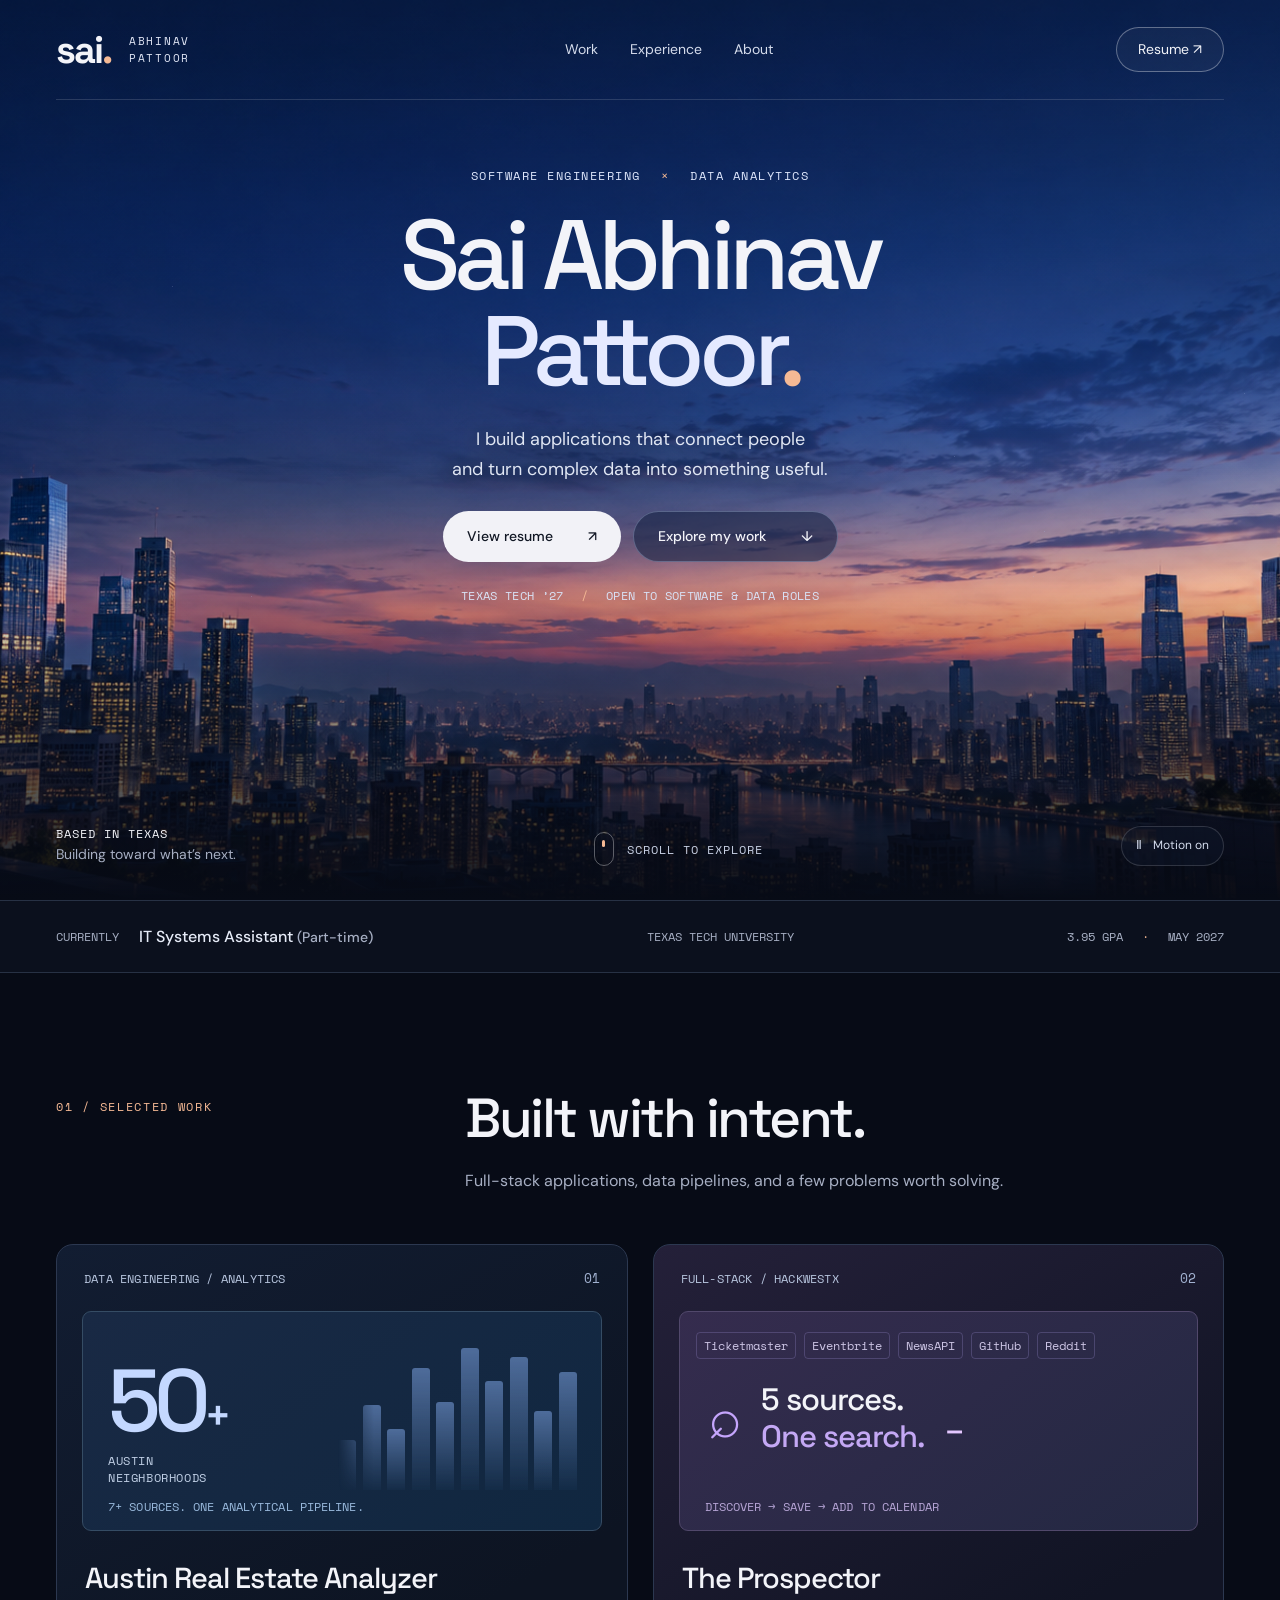
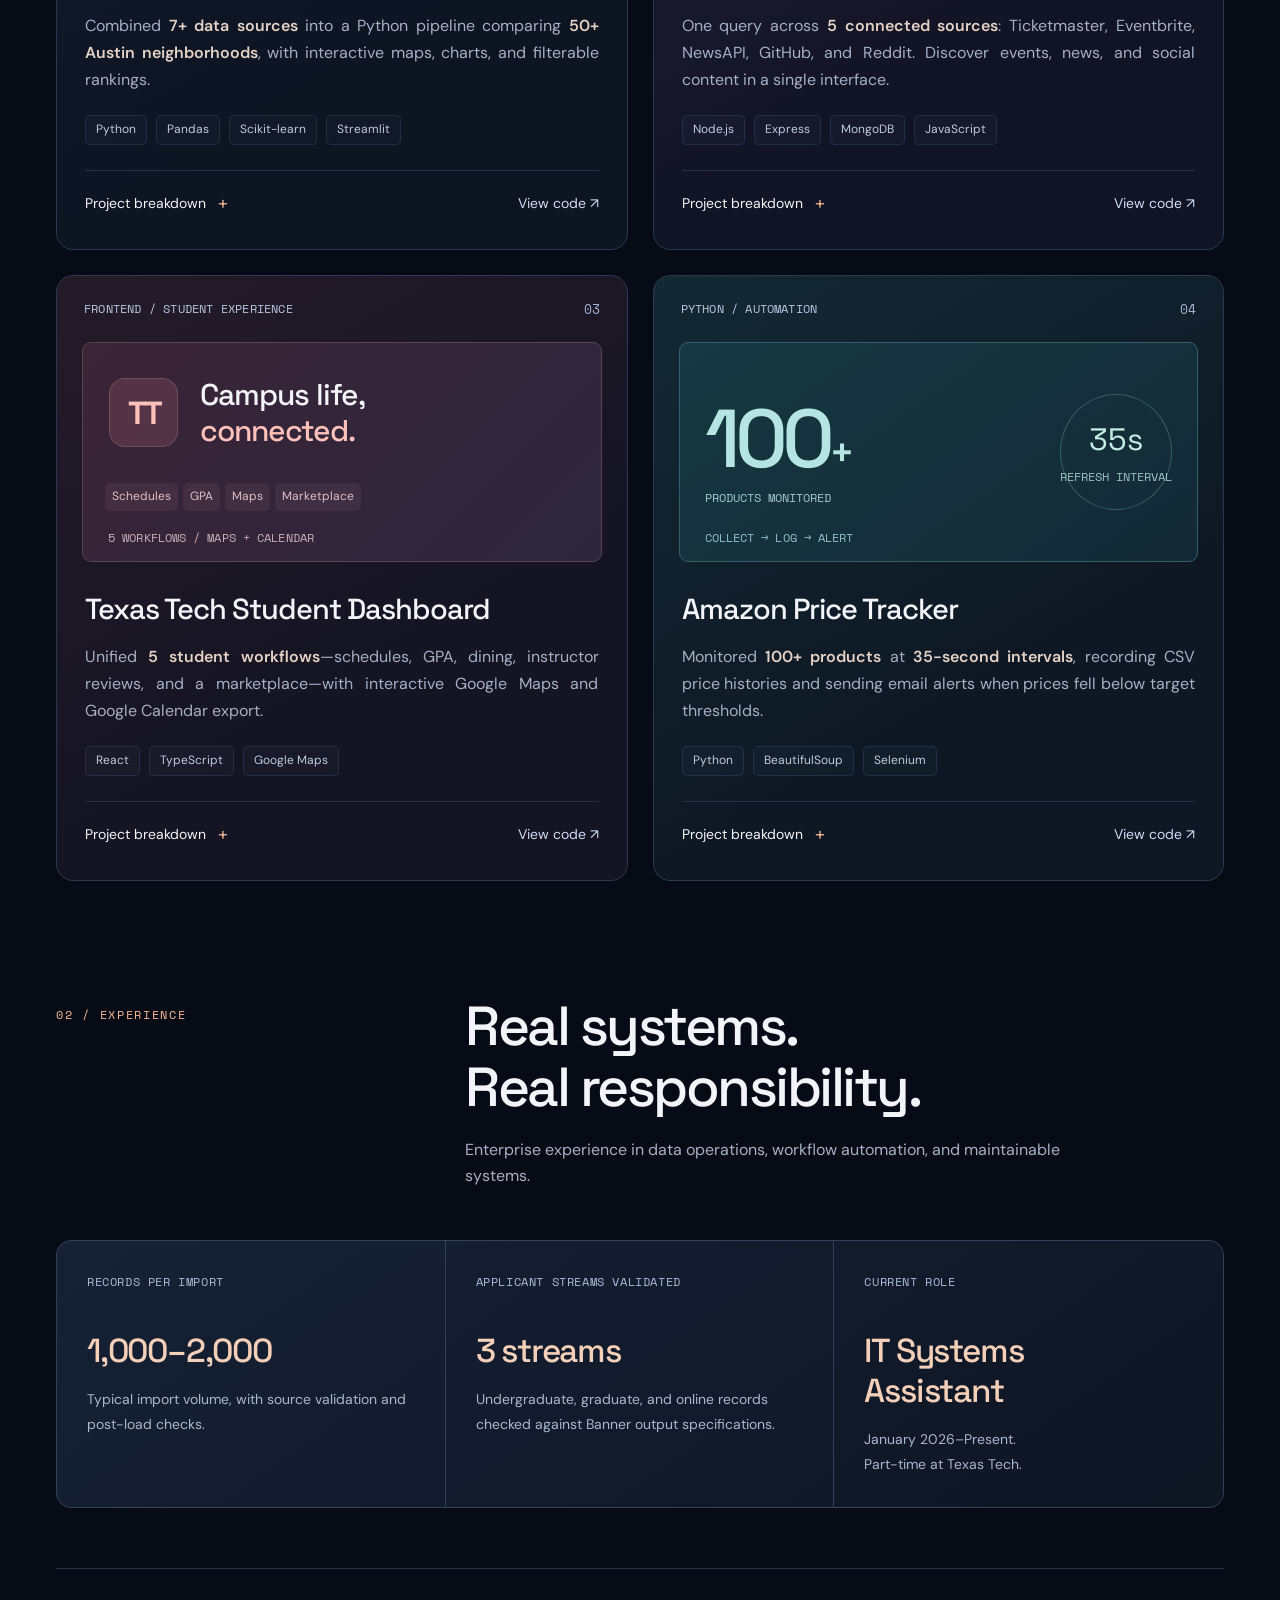
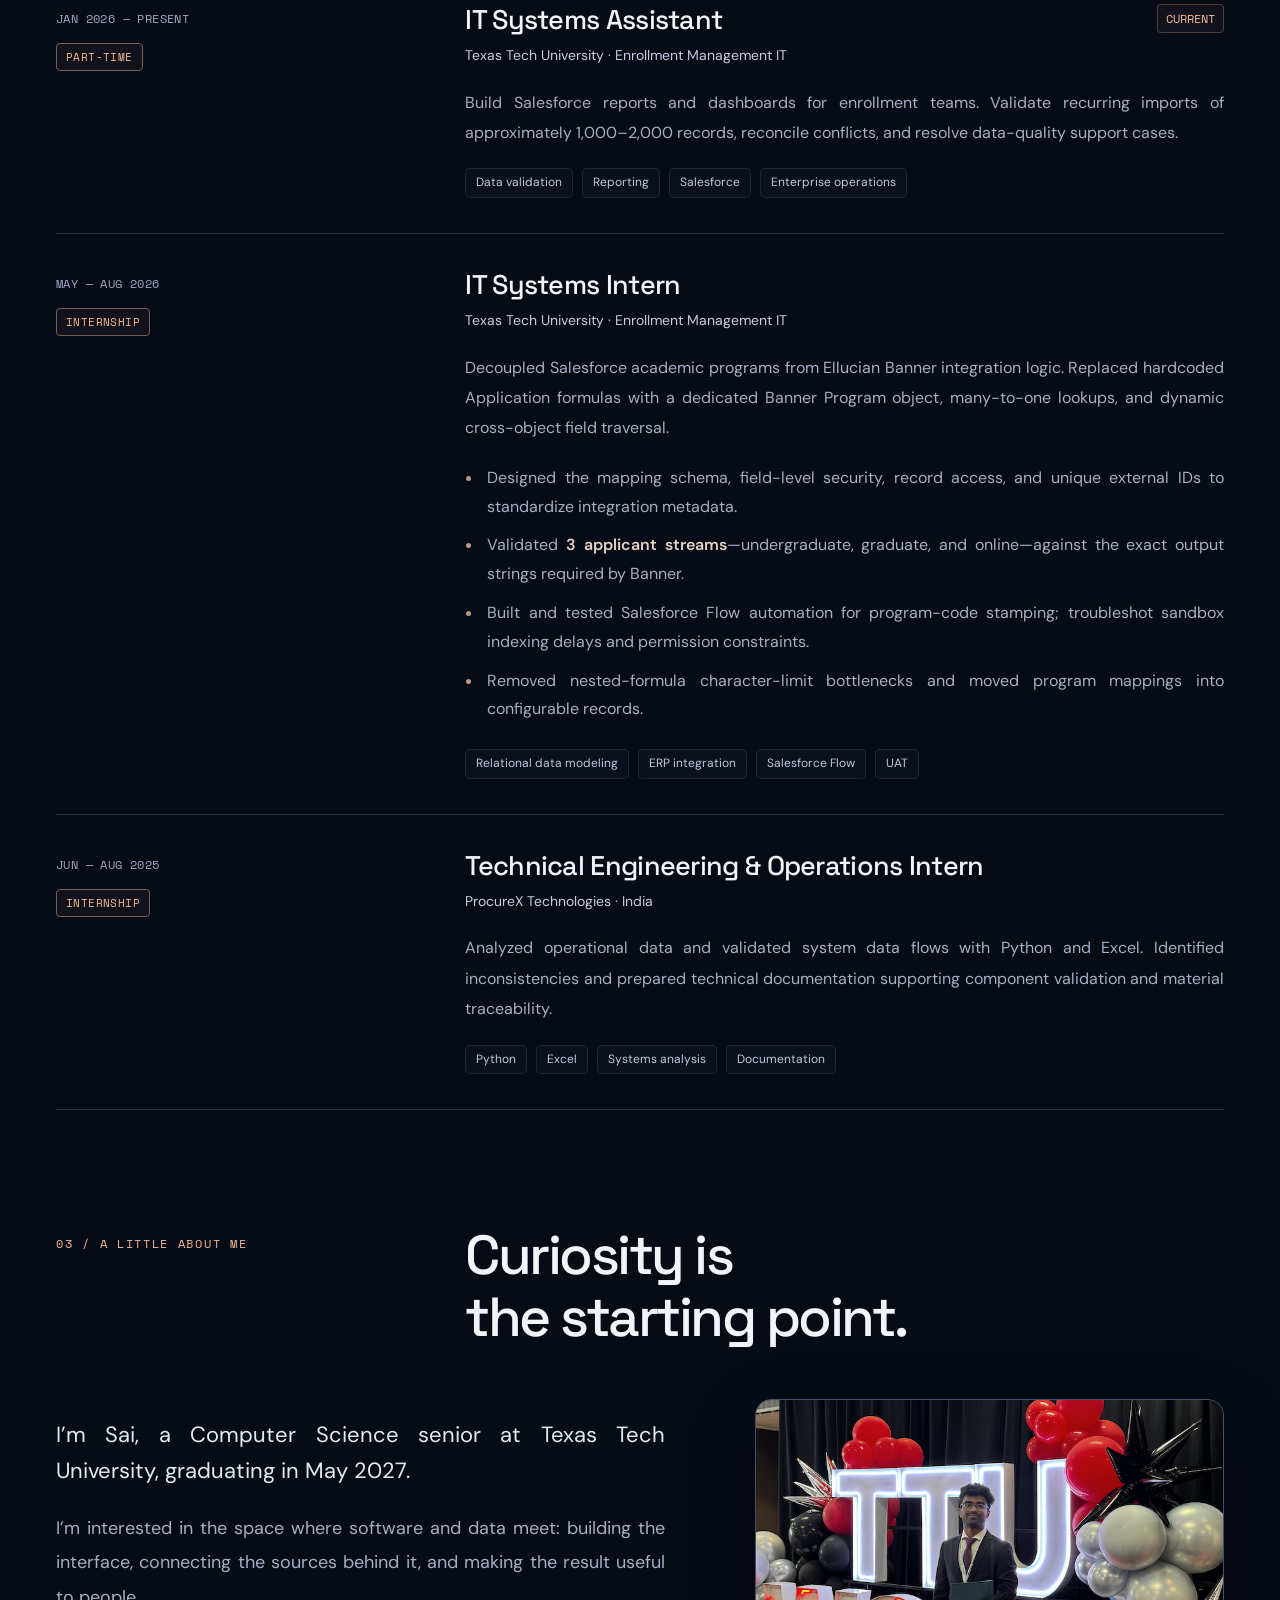
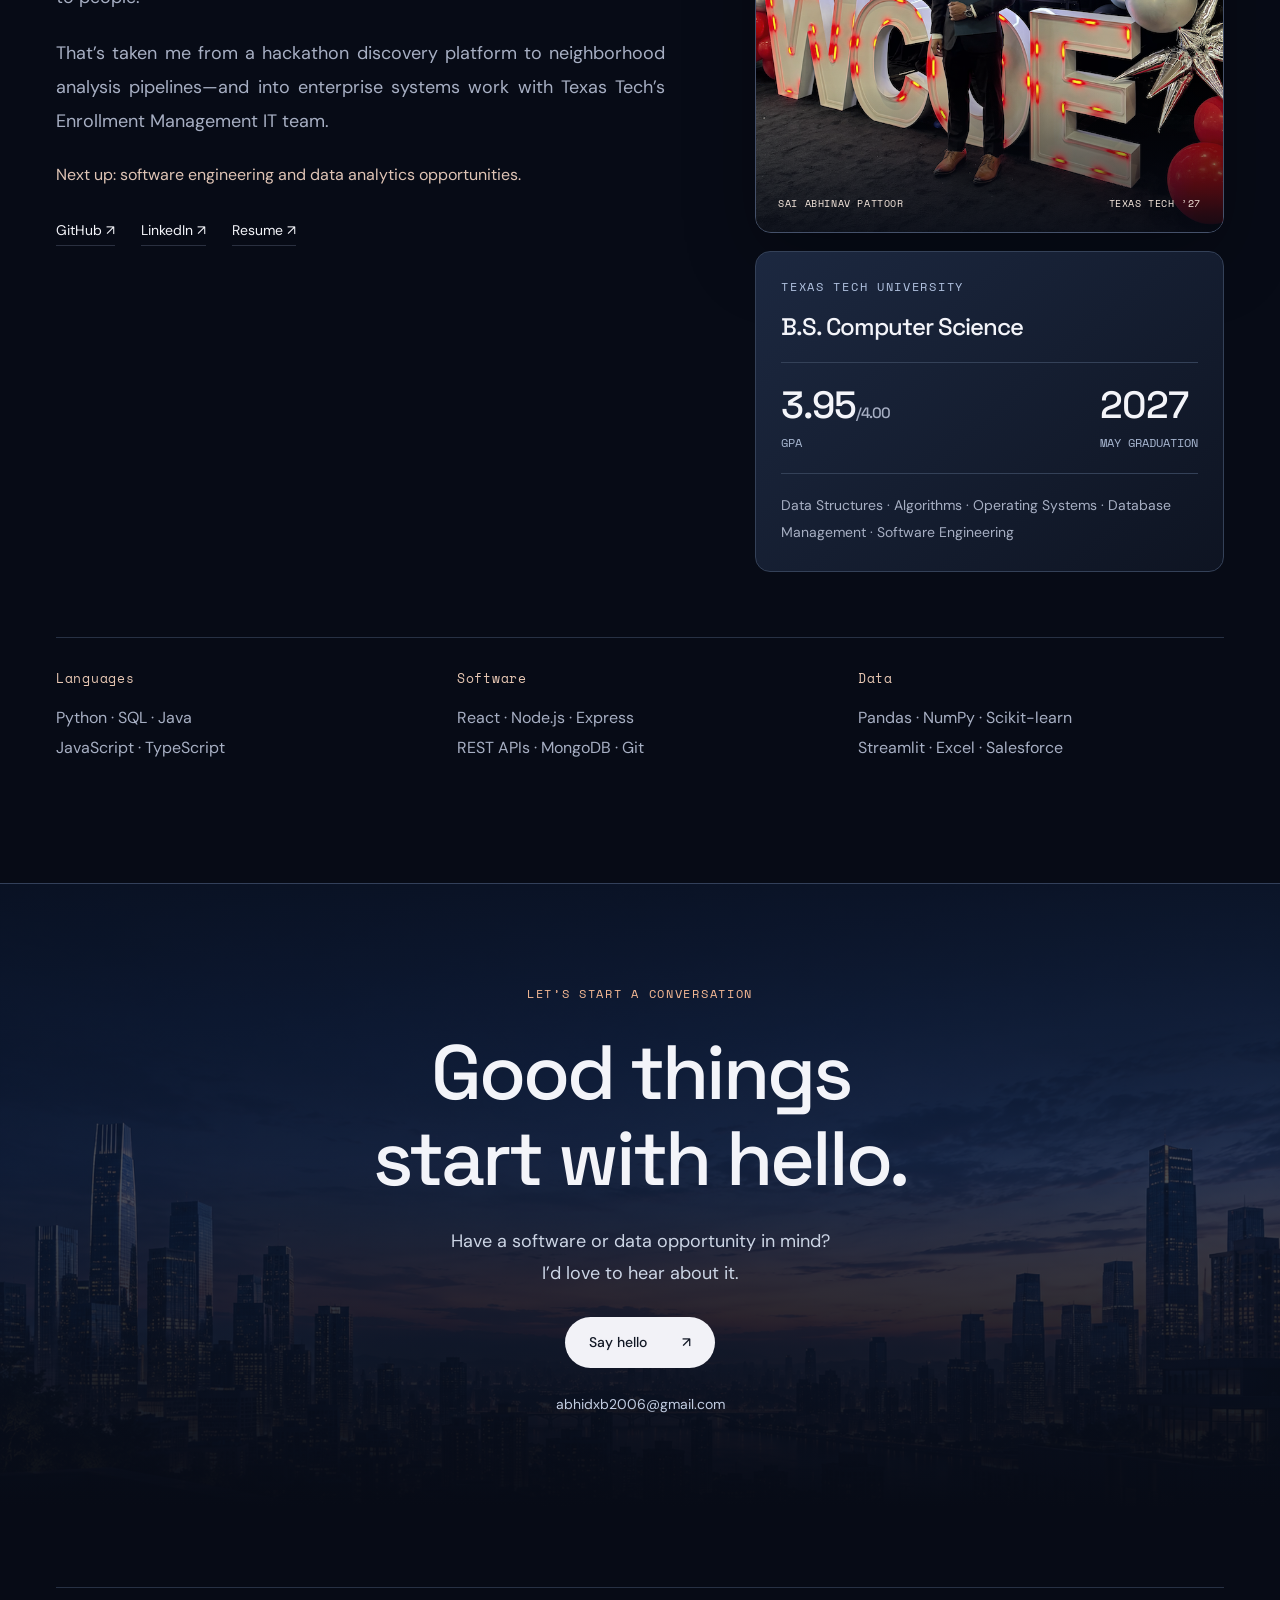
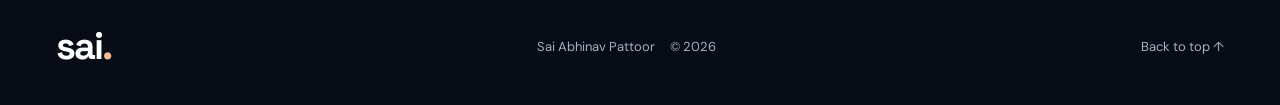
==== commit 4c80c6d7: "Refine systems experience, project metrics, typography, and resume" ====
--- a/index.html
+++ b/index.html
@@ -7,14 +7,14 @@
 <a class="skip" href="#work">Skip to projects</a><div class="scroll-progress" aria-hidden="true"></div>
 <header class="header"><div class="nav shell"><a href="#top" class="brand" aria-label="Sai Abhinav home">sai<span>.</span><span class="brand-name">ABHINAV PATTOOR</span></a><nav aria-label="Main navigation"><a href="#work" data-decode>Work</a><a href="#experience" data-decode>Experience</a><a href="#about" data-decode>About</a></nav><a class="resume-nav" href="resume.pdf" target="_blank" rel="noopener" data-decode>Resume ↗</a></div></header>
 <main><section class="hero" id="top"><div class="city-backdrop" aria-hidden="true"></div><div id="city-scene" aria-hidden="true"></div><div class="hero-shade" aria-hidden="true"></div><div class="hero-content shell"><p class="eyebrow hero-kicker">SOFTWARE ENGINEERING <span>×</span> DATA ANALYTICS</p><h1><span data-decode>Sai Abhinav</span><span class="surname" data-decode>Pattoor<span class="name-period">.</span></span></h1><p class="hero-description">I build applications that connect people<br> and turn complex data into something useful.</p><div class="hero-actions"><a class="button light" href="resume.pdf" target="_blank" rel="noopener">View resume <span aria-hidden="true">↗</span></a><a class="button glass" href="#work">Explore my work <span aria-hidden="true">↓</span></a></div><p class="availability">TEXAS TECH ’27 <span>/</span> OPEN TO SOFTWARE &amp; DATA ROLES</p></div><div class="hero-bottom shell"><div class="hero-location">BASED IN TEXAS<br><span>Building toward what’s next.</span></div><a href="#work" class="scroll-cue"><span></span> SCROLL TO EXPLORE</a><button class="motion-button" id="motion-toggle" aria-pressed="false" aria-label="Pause animations"><span aria-hidden="true">Ⅱ</span> Motion on</button></div></section>
-<div class="credential-strip"><div class="shell credential-inner"><span>CURRENTLY <b>Junior Administrator <small>(Part-time)</small></b></span><span>TEXAS TECH UNIVERSITY</span><span>3.95 GPA <i>·</i> MAY 2027</span></div></div>
-<section id="work" class="section shell"><div class="section-heading"><p class="eyebrow">01 / SELECTED WORK</p><div><h2 data-decode>Built with intent.</h2><p>Full-stack applications, data pipelines, and a few problems worth solving.</p></div></div><div class="work-grid"><article class="work-card data-card"><div class="card-top"><span class="category">DATA ENGINEERING / ANALYTICS</span><span class="project-number">01</span></div><div class="card-visual data-visual" aria-label="Project scope: more than 50 Austin neighborhoods and more than 7 data sources"><div><strong>50<span>+</span></strong><span>AUSTIN NEIGHBORHOODS</span></div><div class="data-bars" aria-hidden="true"><i style="--h:35%"></i><i style="--h:60%"></i><i style="--h:43%"></i><i style="--h:86%"></i><i style="--h:62%"></i><i style="--h:100%"></i><i style="--h:77%"></i><i style="--h:94%"></i><i style="--h:56%"></i><i style="--h:83%"></i></div><span class="visual-note">7+ SOURCES. ONE ANALYTICAL PIPELINE.</span></div><div class="card-body"><h3><a href="https://github.com/spattoor/Austin-Real-Estate-Analyzer" target="_blank" rel="noopener noreferrer" data-decode>Austin Real Estate Analyzer</a></h3><p>Bringing fragmented neighborhood data together to compare investment opportunities across Austin.</p><div class="tags"><span>Python</span><span>Pandas</span><span>Scikit-learn</span><span>Streamlit</span></div><div class="card-actions"><details><summary>Project breakdown <span>+</span></summary><p><b>The problem:</b> Housing, economic, and amenity data live in different places.</p><p><b>The build:</b> Combined 7+ sources, including Yelp, Austin Open Data, Zillow, and FRED. Cleaned data, engineered features, and applied K-Means clustering and scoring.</p><p><b>The result:</b> A Streamlit dashboard with maps, charts, and filterable rankings across 50+ neighborhoods.</p></details><a class="repo" href="https://github.com/spattoor/Austin-Real-Estate-Analyzer" target="_blank" rel="noopener noreferrer" aria-label="Austin Real Estate Analyzer source code">View code ↗</a></div></div></article><article class="work-card software-card"><div class="card-top"><span class="category">FULL-STACK / HACKWESTX</span><span class="project-number">02</span></div><div class="card-visual prospector-visual"><div class="source-stream" aria-hidden="true"><span>Ticketmaster</span><span>Eventbrite</span><span>NewsAPI</span><span>GitHub</span><span>Reddit</span></div><div class="search-concept"><span aria-hidden="true">⌕</span><span>One search.<br><strong>More discovery.</strong></span><span class="search-caret" aria-hidden="true">_</span></div><span class="visual-note">DISCOVER → SAVE → ADD TO CALENDAR</span></div><div class="card-body"><h3><a href="https://github.com/spattoor/The-Prospector" target="_blank" rel="noopener noreferrer" data-decode>The Prospector</a></h3><p>A hackathon team project turning events, news, and web content into one searchable discovery experience.</p><div class="tags"><span>Node.js</span><span>Express</span><span>MongoDB</span><span>JavaScript</span></div><div class="card-actions"><details><summary>Project breakdown <span>+</span></summary><p><b>The problem:</b> Useful events and content are scattered across unrelated platforms.</p><p><b>The build:</b> Co-developed a Node.js and Express platform with MongoDB and integrations including Ticketmaster, Eventbrite, NewsAPI, GitHub, and Reddit.</p><p><b>The result:</b> Authentication, saved favorites, search history, deduplicated results, and Google Calendar integration. Built with a team at HackWesTX in September 2025.</p></details><a class="repo" href="https://github.com/spattoor/The-Prospector" target="_blank" rel="noopener noreferrer" aria-label="The Prospector source code">View code ↗</a></div></div></article>
-<article class="work-card dashboard-card"><div class="card-top"><span class="category">FRONTEND / STUDENT EXPERIENCE</span><span class="project-number">03</span></div><div class="card-visual dashboard-visual"><div class="dashboard-title"><span class="campus-mark">TT</span><span>Campus life,<br><strong>connected.</strong></span></div><div class="module-row"><span>Schedules</span><span>GPA</span><span>Maps</span><span>Marketplace</span></div><span class="visual-note">REACT + TYPESCRIPT / DESKTOP &amp; MOBILE</span></div><div class="card-body"><h3><a href="https://github.com/spattoor/Texastech-Student-Dashboard" target="_blank" rel="noopener noreferrer" data-decode>Texas Tech Student Dashboard</a></h3><p>One responsive interface for class schedules, GPA information, campus resources, and a peer marketplace.</p><div class="tags"><span>React</span><span>TypeScript</span><span>Google Maps</span></div><div class="card-actions"><details><summary>Project breakdown <span>+</span></summary><p><b>The problem:</b> Everyday student resources are fragmented across different tools.</p><p><b>The build:</b> Developed a React and TypeScript dashboard combining schedules, GPA information, dining, instructor reviews, and a peer marketplace.</p><p><b>The result:</b> A responsive desktop and mobile experience with Google Maps integration and Google Calendar export. Built October 2025.</p></details><a class="repo" href="https://github.com/spattoor/Texastech-Student-Dashboard" target="_blank" rel="noopener noreferrer" aria-label="Texas Tech Student Dashboard source code">View code ↗</a></div></div></article>
-<article class="work-card tracker-card"><div class="card-top"><span class="category">PYTHON / AUTOMATION</span><span class="project-number">04</span></div><div class="card-visual tracker-visual"><div class="tracker-metric"><strong>100<span>+</span></strong><span>PRODUCTS MONITORED</span></div><div class="interval"><span class="pulse-ring" aria-hidden="true"></span><strong>35s</strong><span>REFRESH INTERVAL</span></div><span class="visual-note">COLLECT → LOG → ALERT</span></div><div class="card-body"><h3><a href="https://github.com/spattoor/Amazon-Price-Tracker" target="_blank" rel="noopener noreferrer" data-decode>Amazon Price Tracker</a></h3><p>Automated price monitoring with historical records and email alerts when a product hits its target price.</p><div class="tags"><span>Python</span><span>BeautifulSoup</span><span>Selenium</span></div><div class="card-actions"><details><summary>Project breakdown <span>+</span></summary><p><b>The problem:</b> Manually checking product prices is repetitive and makes price changes easy to miss.</p><p><b>The build:</b> Automated collection for 100+ products using BeautifulSoup and Selenium, with 35-second refresh intervals and CSV-based price history.</p><p><b>The result:</b> Email notifications when prices drop below user-defined targets. Built April–May 2025.</p></details><a class="repo" href="https://github.com/spattoor/Amazon-Price-Tracker" target="_blank" rel="noopener noreferrer" aria-label="Amazon Price Tracker source code">View code ↗</a></div></div></article>
+<div class="credential-strip"><div class="shell credential-inner"><span>CURRENTLY <b>IT Systems Assistant <small>(Part-time)</small></b></span><span>TEXAS TECH UNIVERSITY</span><span>3.95 GPA <i>·</i> MAY 2027</span></div></div>
+<section id="work" class="section shell"><div class="section-heading"><p class="eyebrow">01 / SELECTED WORK</p><div><h2 data-decode>Built with intent.</h2><p>Full-stack applications, data pipelines, and a few problems worth solving.</p></div></div><div class="work-grid"><article class="work-card data-card"><div class="card-top"><span class="category">DATA ENGINEERING / ANALYTICS</span><span class="project-number">01</span></div><div class="card-visual data-visual" aria-label="Project scope: more than 50 Austin neighborhoods and more than 7 data sources"><div><strong>50<span>+</span></strong><span>AUSTIN NEIGHBORHOODS</span></div><div class="data-bars" aria-hidden="true"><i style="--h:35%"></i><i style="--h:60%"></i><i style="--h:43%"></i><i style="--h:86%"></i><i style="--h:62%"></i><i style="--h:100%"></i><i style="--h:77%"></i><i style="--h:94%"></i><i style="--h:56%"></i><i style="--h:83%"></i></div><span class="visual-note">7+ SOURCES. ONE ANALYTICAL PIPELINE.</span></div><div class="card-body"><h3><a href="https://github.com/spattoor/Austin-Real-Estate-Analyzer" target="_blank" rel="noopener noreferrer" data-decode>Austin Real Estate Analyzer</a></h3><p>Combined <strong>7+ data sources</strong> into a Python pipeline comparing <strong>50+ Austin neighborhoods</strong>, with interactive maps, charts, and filterable rankings.</p><div class="tags"><span>Python</span><span>Pandas</span><span>Scikit-learn</span><span>Streamlit</span></div><div class="card-actions"><details><summary>Project breakdown <span>+</span></summary><p><b>The problem:</b> Housing, economic, and amenity data live in different places.</p><p><b>The build:</b> Combined 7+ sources, including Yelp, Austin Open Data, Zillow, and FRED. Cleaned data, engineered features, and applied K-Means clustering and scoring.</p><p><b>The result:</b> A Streamlit dashboard with maps, charts, and filterable rankings across 50+ neighborhoods.</p></details><a class="repo" href="https://github.com/spattoor/Austin-Real-Estate-Analyzer" target="_blank" rel="noopener noreferrer" aria-label="Austin Real Estate Analyzer source code">View code ↗</a></div></div></article><article class="work-card software-card"><div class="card-top"><span class="category">FULL-STACK / HACKWESTX</span><span class="project-number">02</span></div><div class="card-visual prospector-visual"><div class="source-stream" aria-hidden="true"><span>Ticketmaster</span><span>Eventbrite</span><span>NewsAPI</span><span>GitHub</span><span>Reddit</span></div><div class="search-concept"><span aria-hidden="true">⌕</span><span>5 sources.<br><strong>One search.</strong></span><span class="search-caret" aria-hidden="true">_</span></div><span class="visual-note">DISCOVER → SAVE → ADD TO CALENDAR</span></div><div class="card-body"><h3><a href="https://github.com/spattoor/The-Prospector" target="_blank" rel="noopener noreferrer" data-decode>The Prospector</a></h3><p>One query across <strong>5 connected sources</strong>: Ticketmaster, Eventbrite, NewsAPI, GitHub, and Reddit. Discover events, news, and social content in a single interface.</p><div class="tags"><span>Node.js</span><span>Express</span><span>MongoDB</span><span>JavaScript</span></div><div class="card-actions"><details><summary>Project breakdown <span>+</span></summary><p><b>The problem:</b> Useful events and content are scattered across unrelated platforms.</p><p><b>The build:</b> Co-developed a Node.js and Express platform with MongoDB and integrations including Ticketmaster, Eventbrite, NewsAPI, GitHub, and Reddit.</p><p><b>The result:</b> Authentication, saved favorites, search history, deduplicated results, and Google Calendar integration. Built with a team at HackWesTX in September 2025.</p></details><a class="repo" href="https://github.com/spattoor/The-Prospector" target="_blank" rel="noopener noreferrer" aria-label="The Prospector source code">View code ↗</a></div></div></article>
+<article class="work-card dashboard-card"><div class="card-top"><span class="category">FRONTEND / STUDENT EXPERIENCE</span><span class="project-number">03</span></div><div class="card-visual dashboard-visual"><div class="dashboard-title"><span class="campus-mark">TT</span><span>Campus life,<br><strong>connected.</strong></span></div><div class="module-row"><span>Schedules</span><span>GPA</span><span>Maps</span><span>Marketplace</span></div><span class="visual-note">5 WORKFLOWS / MAPS + CALENDAR</span></div><div class="card-body"><h3><a href="https://github.com/spattoor/Texastech-Student-Dashboard" target="_blank" rel="noopener noreferrer" data-decode>Texas Tech Student Dashboard</a></h3><p>Unified <strong>5 student workflows</strong>—schedules, GPA, dining, instructor reviews, and a marketplace—with interactive Google Maps and Google Calendar export.</p><div class="tags"><span>React</span><span>TypeScript</span><span>Google Maps</span></div><div class="card-actions"><details><summary>Project breakdown <span>+</span></summary><p><b>The problem:</b> Everyday student resources are fragmented across different tools.</p><p><b>The build:</b> Developed a React and TypeScript dashboard combining schedules, GPA information, dining, instructor reviews, and a peer marketplace.</p><p><b>The result:</b> A responsive desktop and mobile experience with interactive Google Maps for campus exploration and Google Calendar export for schedules. Built October 2025.</p></details><a class="repo" href="https://github.com/spattoor/Texastech-Student-Dashboard" target="_blank" rel="noopener noreferrer" aria-label="Texas Tech Student Dashboard source code">View code ↗</a></div></div></article>
+<article class="work-card tracker-card"><div class="card-top"><span class="category">PYTHON / AUTOMATION</span><span class="project-number">04</span></div><div class="card-visual tracker-visual"><div class="tracker-metric"><strong>100<span>+</span></strong><span>PRODUCTS MONITORED</span></div><div class="interval"><span class="pulse-ring" aria-hidden="true"></span><strong>35s</strong><span>REFRESH INTERVAL</span></div><span class="visual-note">COLLECT → LOG → ALERT</span></div><div class="card-body"><h3><a href="https://github.com/spattoor/Amazon-Price-Tracker" target="_blank" rel="noopener noreferrer" data-decode>Amazon Price Tracker</a></h3><p>Monitored <strong>100+ products</strong> at <strong>35-second intervals</strong>, recording CSV price histories and sending email alerts when prices fell below target thresholds.</p><div class="tags"><span>Python</span><span>BeautifulSoup</span><span>Selenium</span></div><div class="card-actions"><details><summary>Project breakdown <span>+</span></summary><p><b>The problem:</b> Manually checking product prices is repetitive and makes price changes easy to miss.</p><p><b>The build:</b> Automated collection for 100+ products using BeautifulSoup and Selenium, with 35-second refresh intervals and CSV-based price history.</p><p><b>The result:</b> Email notifications when prices drop below user-defined targets. Built April–May 2025.</p></details><a class="repo" href="https://github.com/spattoor/Amazon-Price-Tracker" target="_blank" rel="noopener noreferrer" aria-label="Amazon Price Tracker source code">View code ↗</a></div></div></article>
 </div></section>
-<section id="experience" class="section shell"><div class="section-heading"><p class="eyebrow">02 / EXPERIENCE</p><div><h2 data-decode>Real systems.<br>Real responsibility.</h2><p>Enterprise experience in data operations, workflow automation, and maintainable systems.</p></div></div><div class="impact-grid"><div><span class="impact-label">RECORDS PER IMPORT</span><strong>1,000–2,000</strong><p>Typical import volume, with source validation and post-load checks.</p></div><div><span class="impact-label">DEVELOPER TURNAROUND AVOIDED</span><strong>~1 week</strong><p>Estimated per program update after enabling counselor-managed selections.</p></div><div><span class="impact-label">CURRENT ROLE</span><strong>Junior Admin<span>↗</span></strong><p>January 2026–Present.<br>Part-time at Texas Tech.</p></div></div>
-<div class="experience-list"><article class="experience-row current"><div class="experience-date">JAN 2026 — PRESENT<span class="part-time">PART-TIME</span></div><div class="experience-content"><div class="role-heading"><div><h3>Junior Administrator</h3><p>Texas Tech University · Enrollment Management IT</p></div><span class="role-tag">CURRENT</span></div><p>Build Salesforce reports and dashboards for enrollment teams. Validate recurring imports of approximately 1,000–2,000 records, reconcile conflicts, and resolve data-quality support cases.</p><div class="tags"><span>Data validation</span><span>Reporting</span><span>Salesforce</span><span>Enterprise operations</span></div></div></article>
-<article class="experience-row"><div class="experience-date">MAY — AUG 2026<span class="part-time internship">INTERNSHIP</span></div><div class="experience-content"><div class="role-heading"><div><h3>IT Systems Intern</h3><p>Texas Tech University · Enrollment Management IT</p></div></div><p>Replaced nested Banner routing formulas with one configurable lookup and two campus-specific exceptions. Counselors can select or add programs without opening a developer ticket, avoiding an estimated one-week development turnaround.</p><ul><li>Implemented a record-triggered Flow to update stored fields for historical reporting.</li><li>Enforced unique External IDs and standardized migration data to prevent duplicate-record import failures.</li><li>Tested Lightning pages and components at 200% and 400% zoom against WCAG 2.2 resize and reflow requirements.</li></ul><div class="tags"><span>Data modeling</span><span>Workflow automation</span><span>Sandbox testing</span><span>Accessibility</span></div></div></article>
+<section id="experience" class="section shell"><div class="section-heading"><p class="eyebrow">02 / EXPERIENCE</p><div><h2 data-decode>Real systems.<br>Real responsibility.</h2><p>Enterprise experience in data operations, workflow automation, and maintainable systems.</p></div></div><div class="impact-grid"><div><span class="impact-label">RECORDS PER IMPORT</span><strong>1,000–2,000</strong><p>Typical import volume, with source validation and post-load checks.</p></div><div><span class="impact-label">APPLICANT STREAMS VALIDATED</span><strong>3 streams</strong><p>Undergraduate, graduate, and online records checked against Banner output specifications.</p></div><div><span class="impact-label">CURRENT ROLE</span><strong>IT Systems<br>Assistant</strong><p>January 2026–Present.<br>Part-time at Texas Tech.</p></div></div>
+<div class="experience-list"><article class="experience-row current"><div class="experience-date">JAN 2026 — PRESENT<span class="part-time">PART-TIME</span></div><div class="experience-content"><div class="role-heading"><div><h3>IT Systems Assistant</h3><p>Texas Tech University · Enrollment Management IT</p></div><span class="role-tag">CURRENT</span></div><p>Build Salesforce reports and dashboards for enrollment teams. Validate recurring imports of approximately 1,000–2,000 records, reconcile conflicts, and resolve data-quality support cases.</p><div class="tags"><span>Data validation</span><span>Reporting</span><span>Salesforce</span><span>Enterprise operations</span></div></div></article>
+<article class="experience-row"><div class="experience-date">MAY — AUG 2026<span class="part-time internship">INTERNSHIP</span></div><div class="experience-content"><div class="role-heading"><div><h3>IT Systems Intern</h3><p>Texas Tech University · Enrollment Management IT</p></div></div><p>Decoupled Salesforce academic programs from Ellucian Banner integration logic. Replaced hardcoded Application formulas with a dedicated Banner Program object, many-to-one lookups, and dynamic cross-object field traversal.</p><ul><li>Designed the mapping schema, field-level security, record access, and unique external IDs to standardize integration metadata.</li><li>Validated <strong>3 applicant streams</strong>—undergraduate, graduate, and online—against the exact output strings required by Banner.</li><li>Built and tested Salesforce Flow automation for program-code stamping; troubleshot sandbox indexing delays and permission constraints.</li><li>Removed nested-formula character-limit bottlenecks and moved program mappings into configurable records.</li></ul><div class="tags"><span>Relational data modeling</span><span>ERP integration</span><span>Salesforce Flow</span><span>UAT</span></div></div></article>
 <article class="experience-row"><div class="experience-date">JUN — AUG 2025<span class="part-time internship">INTERNSHIP</span></div><div class="experience-content"><div class="role-heading"><div><h3>Technical Engineering &amp; Operations Intern</h3><p>ProcureX Technologies · India</p></div></div><p>Analyzed operational data and validated system data flows with Python and Excel. Identified inconsistencies and prepared technical documentation supporting component validation and material traceability.</p><div class="tags"><span>Python</span><span>Excel</span><span>Systems analysis</span><span>Documentation</span></div></div></article></div></section>
 <section id="about" class="section shell about"><div class="section-heading"><p class="eyebrow">03 / A LITTLE ABOUT ME</p><div><h2 data-decode>Curiosity is<br>the starting point.</h2></div></div><div class="about-grid"><div class="about-copy"><p>I’m Sai, a Computer Science senior at Texas Tech University, graduating in May 2027.</p><p>I’m interested in the space where software and data meet: building the interface, connecting the sources behind it, and making the result useful to people.</p><p>That’s taken me from a hackathon discovery platform to neighborhood analysis pipelines—and into enterprise systems work with Texas Tech’s Enrollment Management IT team.</p><p class="about-focus">Next up: software engineering and data analytics opportunities.</p><div class="social-links"><a href="https://github.com/spattoor" target="_blank" rel="noopener noreferrer" data-decode>GitHub ↗</a><a href="https://www.linkedin.com/in/sai-abhinav-p-00257b240/" target="_blank" rel="noopener noreferrer" data-decode>LinkedIn ↗</a><a href="resume.pdf" target="_blank" rel="noopener" data-decode>Resume ↗</a></div></div><div class="about-profile"><figure class="portrait"><img src="assets/sai-abhinav.png" alt="Sai Abhinav Pattoor in a suit at a Texas Tech event" width="735" height="685" loading="lazy" decoding="async"><figcaption><span>SAI ABHINAV PATTOOR</span><span>TEXAS TECH ’27</span></figcaption></figure><aside class="education"><p class="eyebrow">TEXAS TECH UNIVERSITY</p><h3>B.S. Computer Science</h3><div class="edu-stats"><div><strong>3.95<span>/4.00</span></strong><span>GPA</span></div><div><strong>2027</strong><span>MAY GRADUATION</span></div></div><p>Data Structures · Algorithms · Operating Systems · Database Management · Software Engineering</p></aside></div></div><div class="toolkit"><div><h3>Languages</h3><p>Python · SQL · Java<br>JavaScript · TypeScript</p></div><div><h3>Software</h3><p>React · Node.js · Express<br>REST APIs · MongoDB · Git</p></div><div><h3>Data</h3><p>Pandas · NumPy · Scikit-learn<br>Streamlit · Excel · Salesforce</p></div></div></section>
 <section class="contact"><div class="contact-sky" aria-hidden="true"></div><div class="shell contact-content"><p class="eyebrow">LET’S START A CONVERSATION</p><h2 data-decode>Good things<br>start with hello.</h2><p>Have a software or data opportunity in mind?<br>I’d love to hear about it.</p><a class="button light" href="mailto:abhidxb2006@gmail.com">Say hello <span aria-hidden="true">↗</span></a><a class="contact-email" href="mailto:abhidxb2006@gmail.com" data-decode>abhidxb2006@gmail.com</a></div></section>
--- a/style.css
+++ b/style.css
@@ -8,3 +8,6 @@
 
 /* Personal portrait, framed in the skyline palette. */
 .about-grid{align-items:start}.about-copy{padding-top:18px}.about-profile{min-width:0}.portrait{margin:0;position:relative;overflow:hidden;border:1px solid #45516a;border-radius:16px;background:#111b2c;box-shadow:0 24px 70px #0004}.portrait img{display:block;width:100%;height:auto;aspect-ratio:1.08;object-fit:cover;object-position:center;filter:saturate(.8);transition:filter .6s,transform .8s}.portrait:hover img{filter:saturate(1);transform:scale(1.025)}.portrait:after{content:'';position:absolute;inset:0;background:linear-gradient(transparent 66%,#070b16dc);pointer-events:none}.portrait figcaption{position:absolute;bottom:20px;left:22px;right:22px;display:flex;justify-content:space-between;gap:12px;z-index:1;font:10px/1.6 var(--mono);letter-spacing:.6px;color:#f7e9df}.about-profile .education{margin-top:18px;padding:25px}.about-profile .education h3{font-size:24px}.about-profile .edu-stats{margin-top:20px;padding:18px 0}.about-profile .education>p:last-child{margin-top:18px}@media(max-width:700px){.about-copy{padding-top:0}.about-profile{margin-top:38px}.portrait figcaption{font-size:9px;left:17px;right:17px;bottom:17px}}@media(prefers-reduced-motion:reduce){.portrait img{transition:none}.portrait:hover img{transform:none}}
+
+/* Align longer prose on wide screens; avoid stretched gaps on phones. */
+.card-body>p strong,.experience-content li strong{color:#e6d2c4;font-weight:600}.card-body>p,.experience-content>p,.experience-content li,.about-copy>p{hyphens:auto;overflow-wrap:break-word}@media(min-width:701px){.card-body>p,.experience-content>p,.experience-content li,.about-copy>p{text-align:justify;text-justify:inter-word;text-align-last:left}}.credential-inner>b,.credential-inner b{white-space:normal}
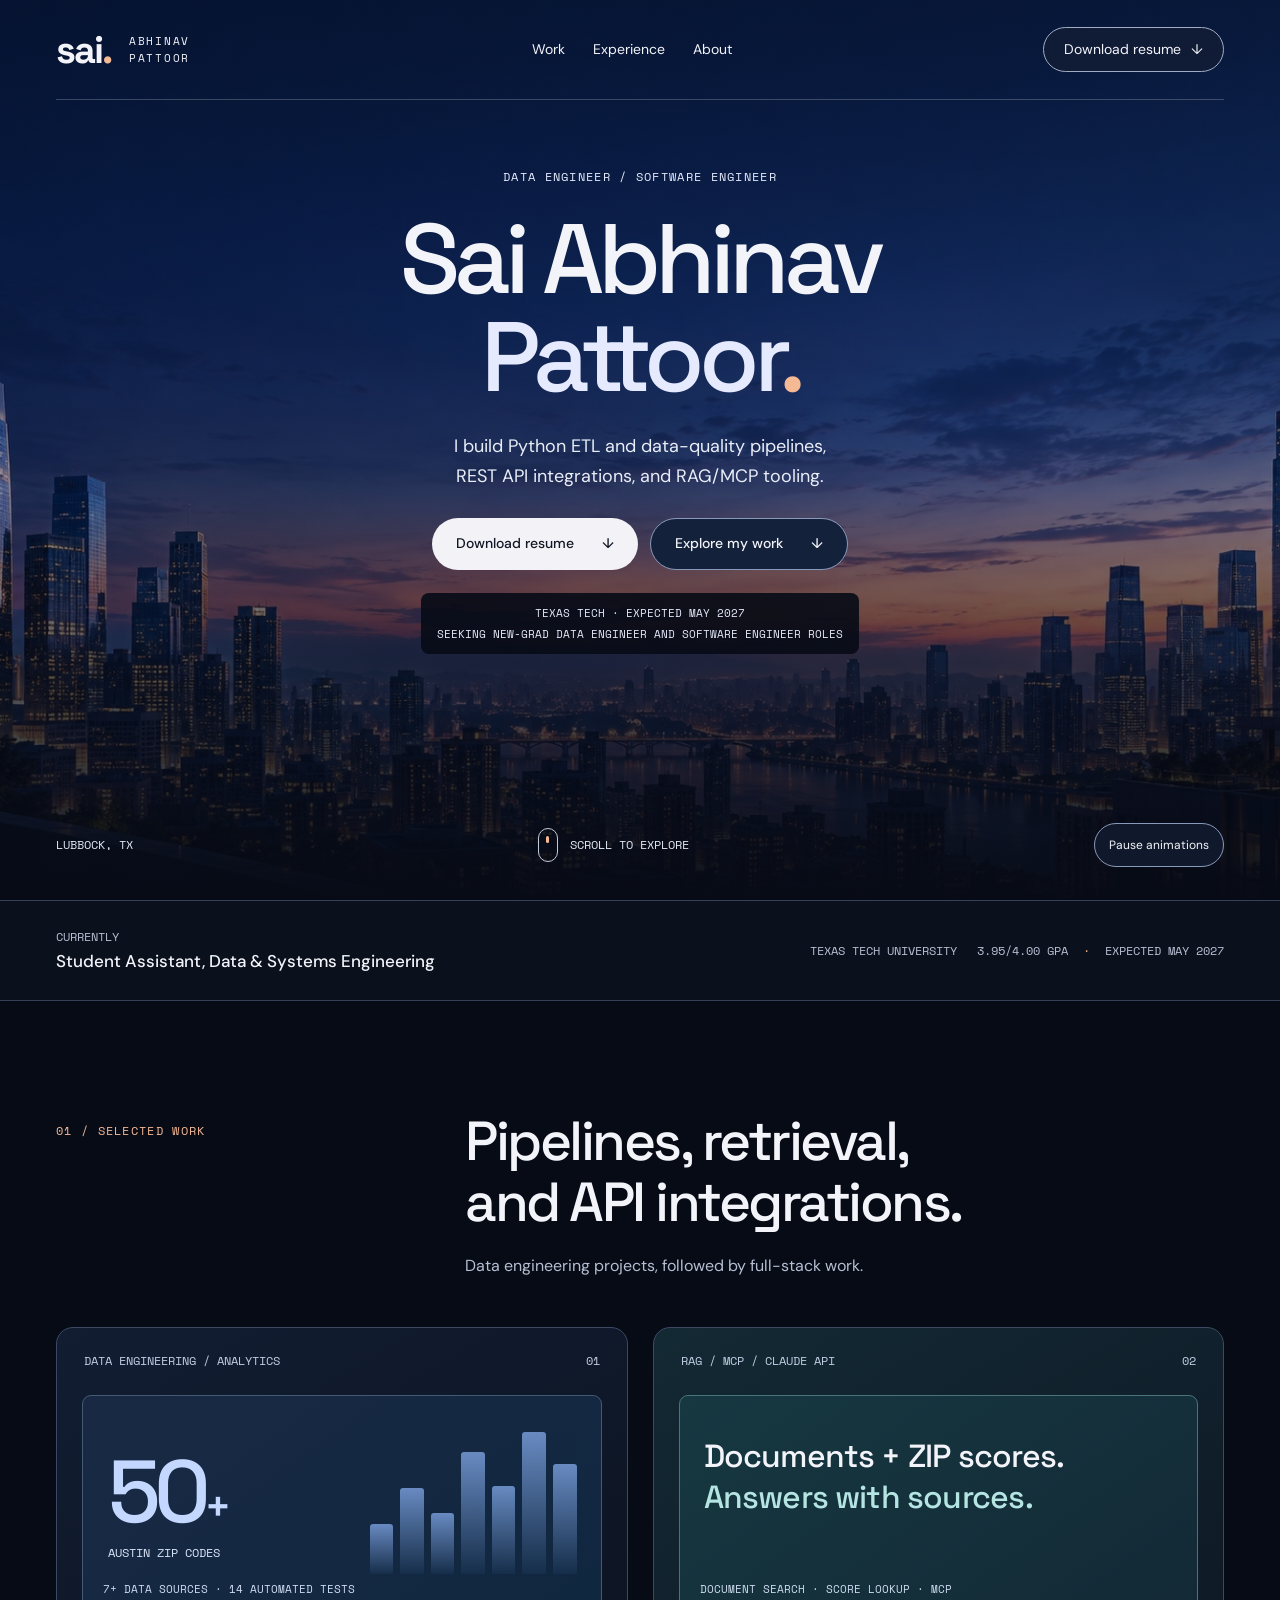
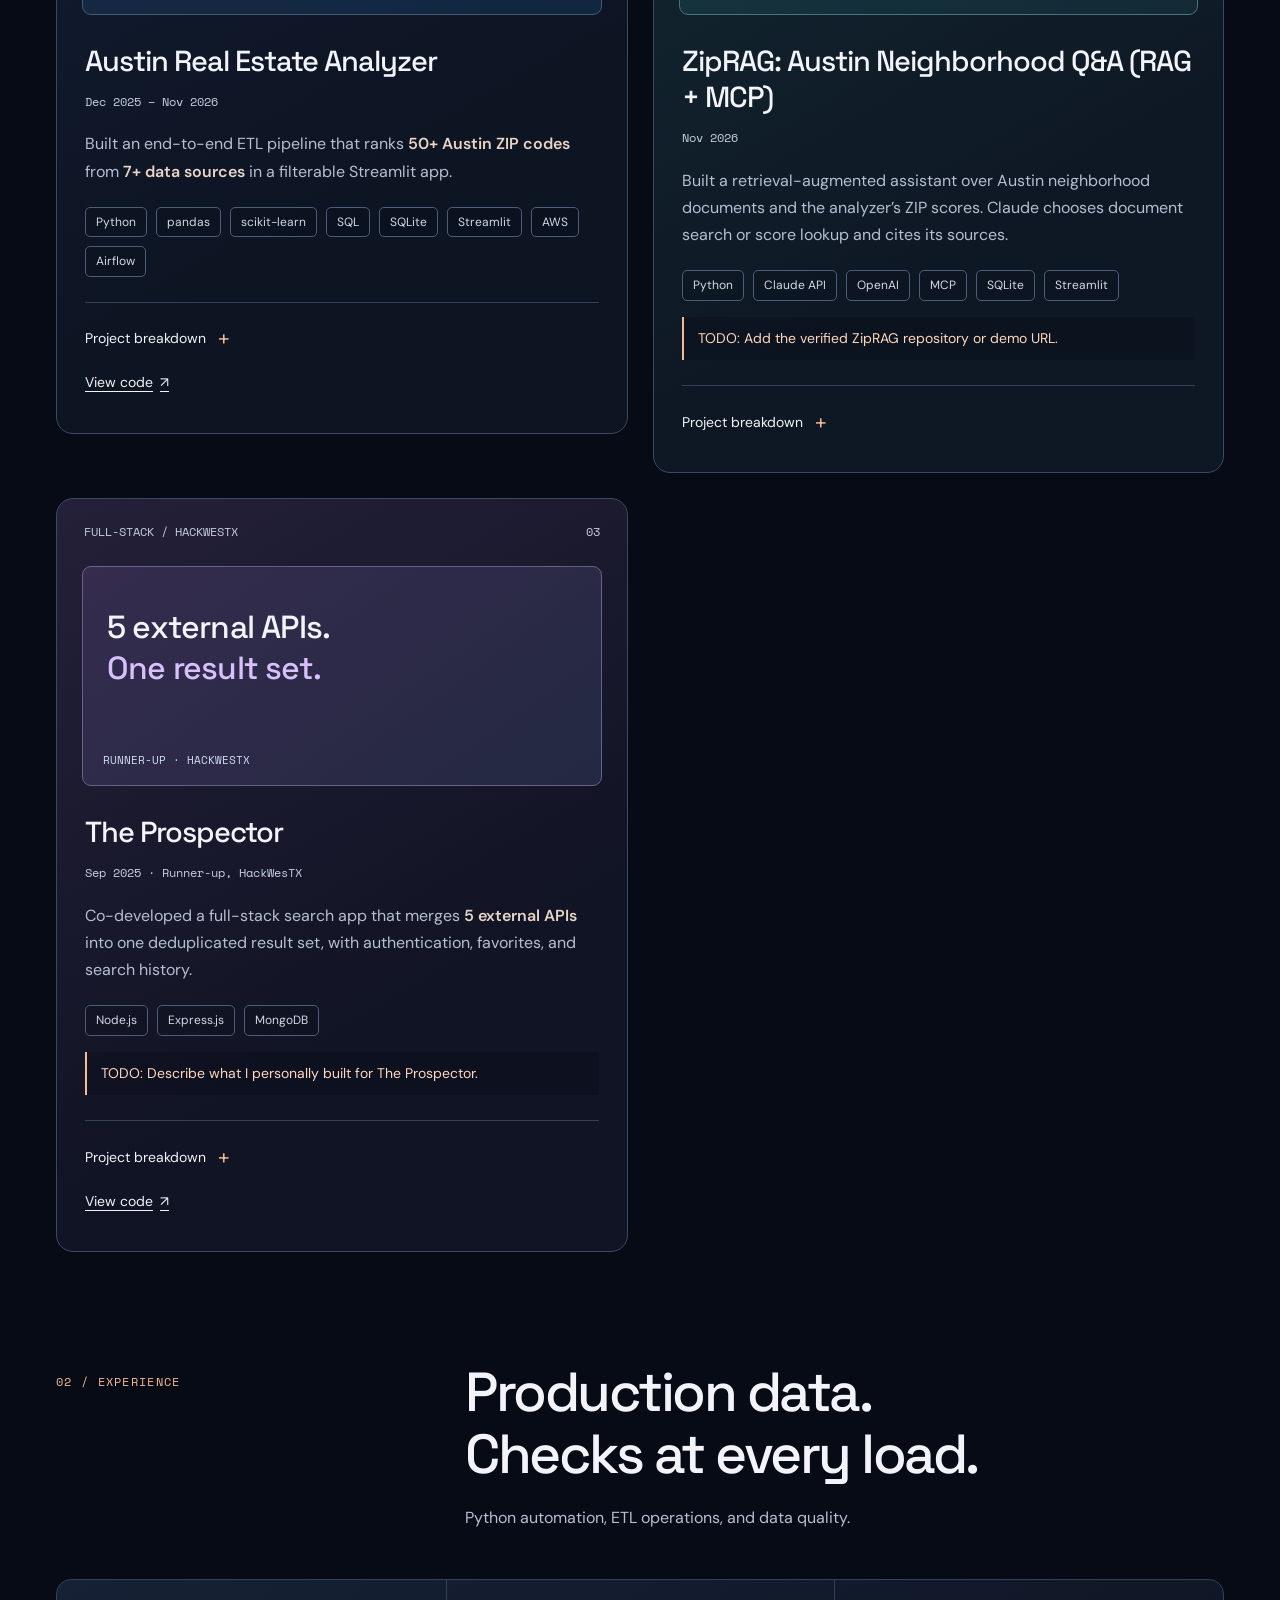
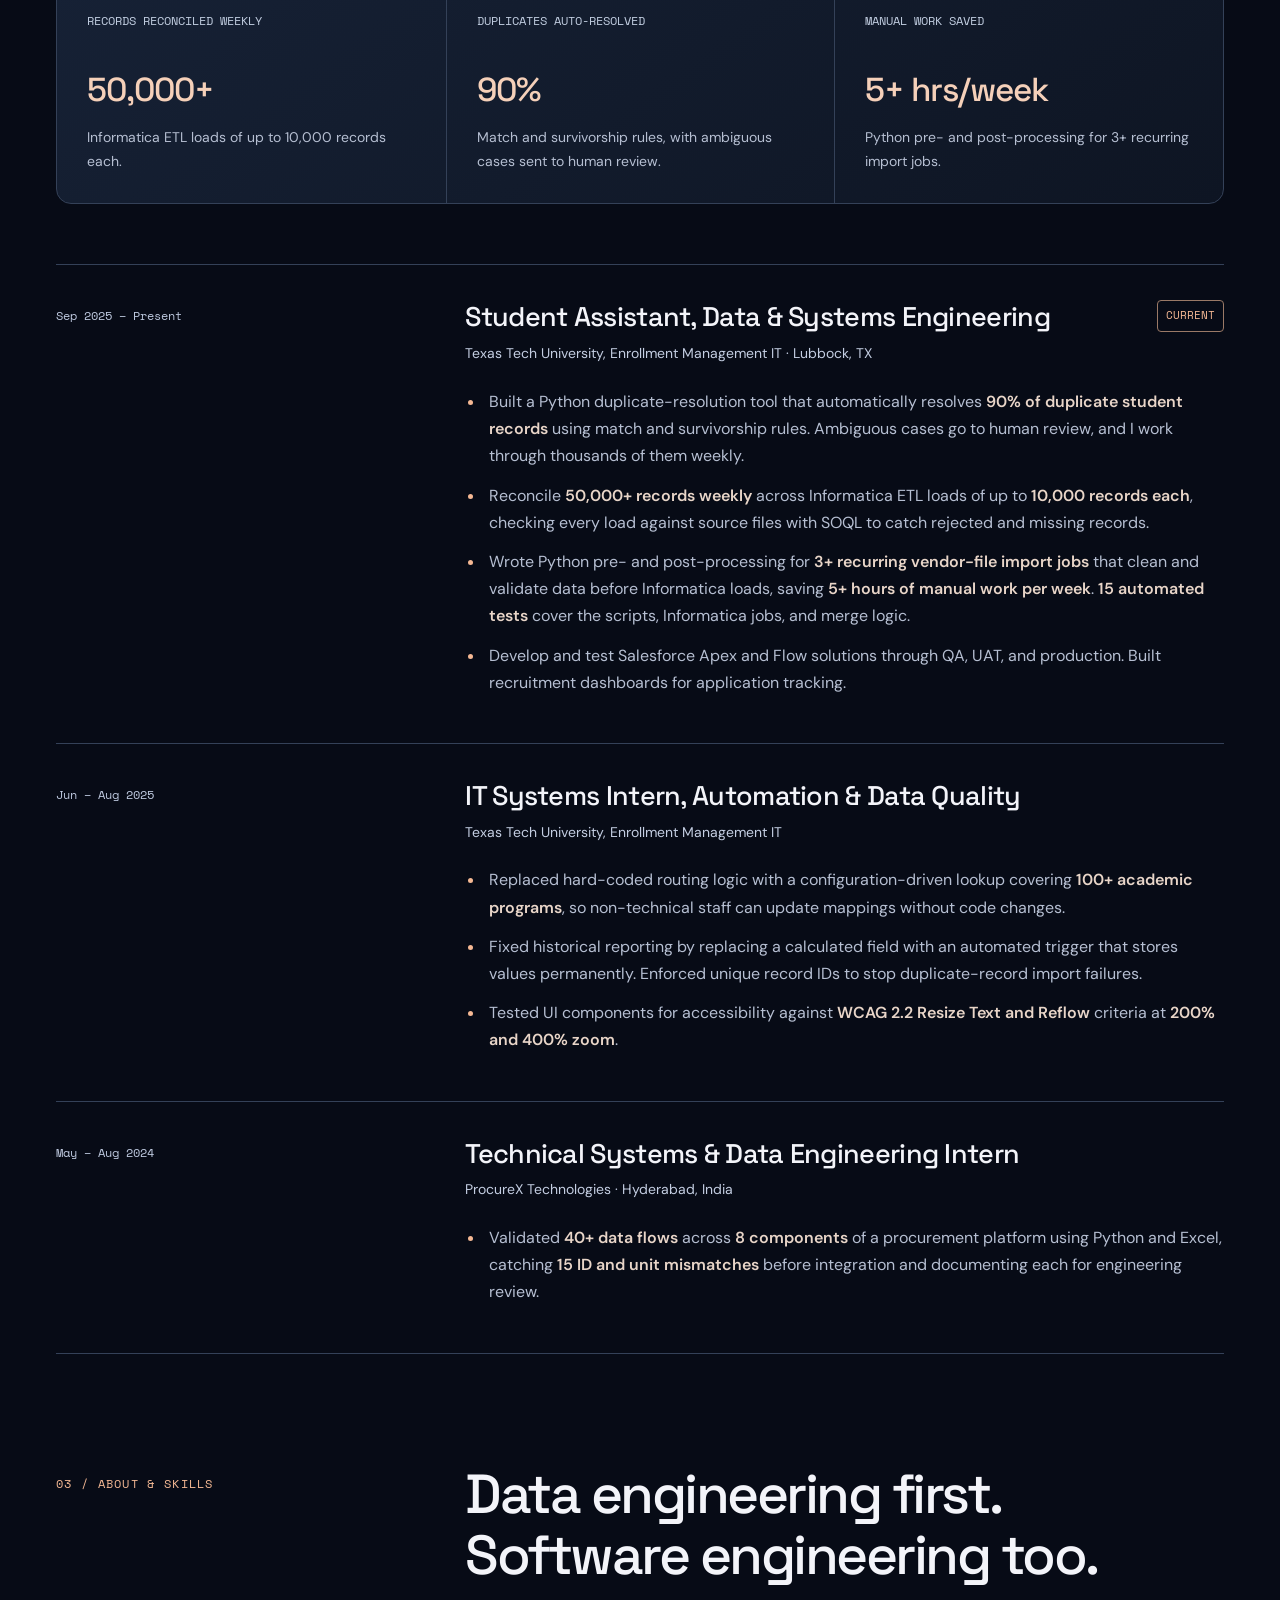
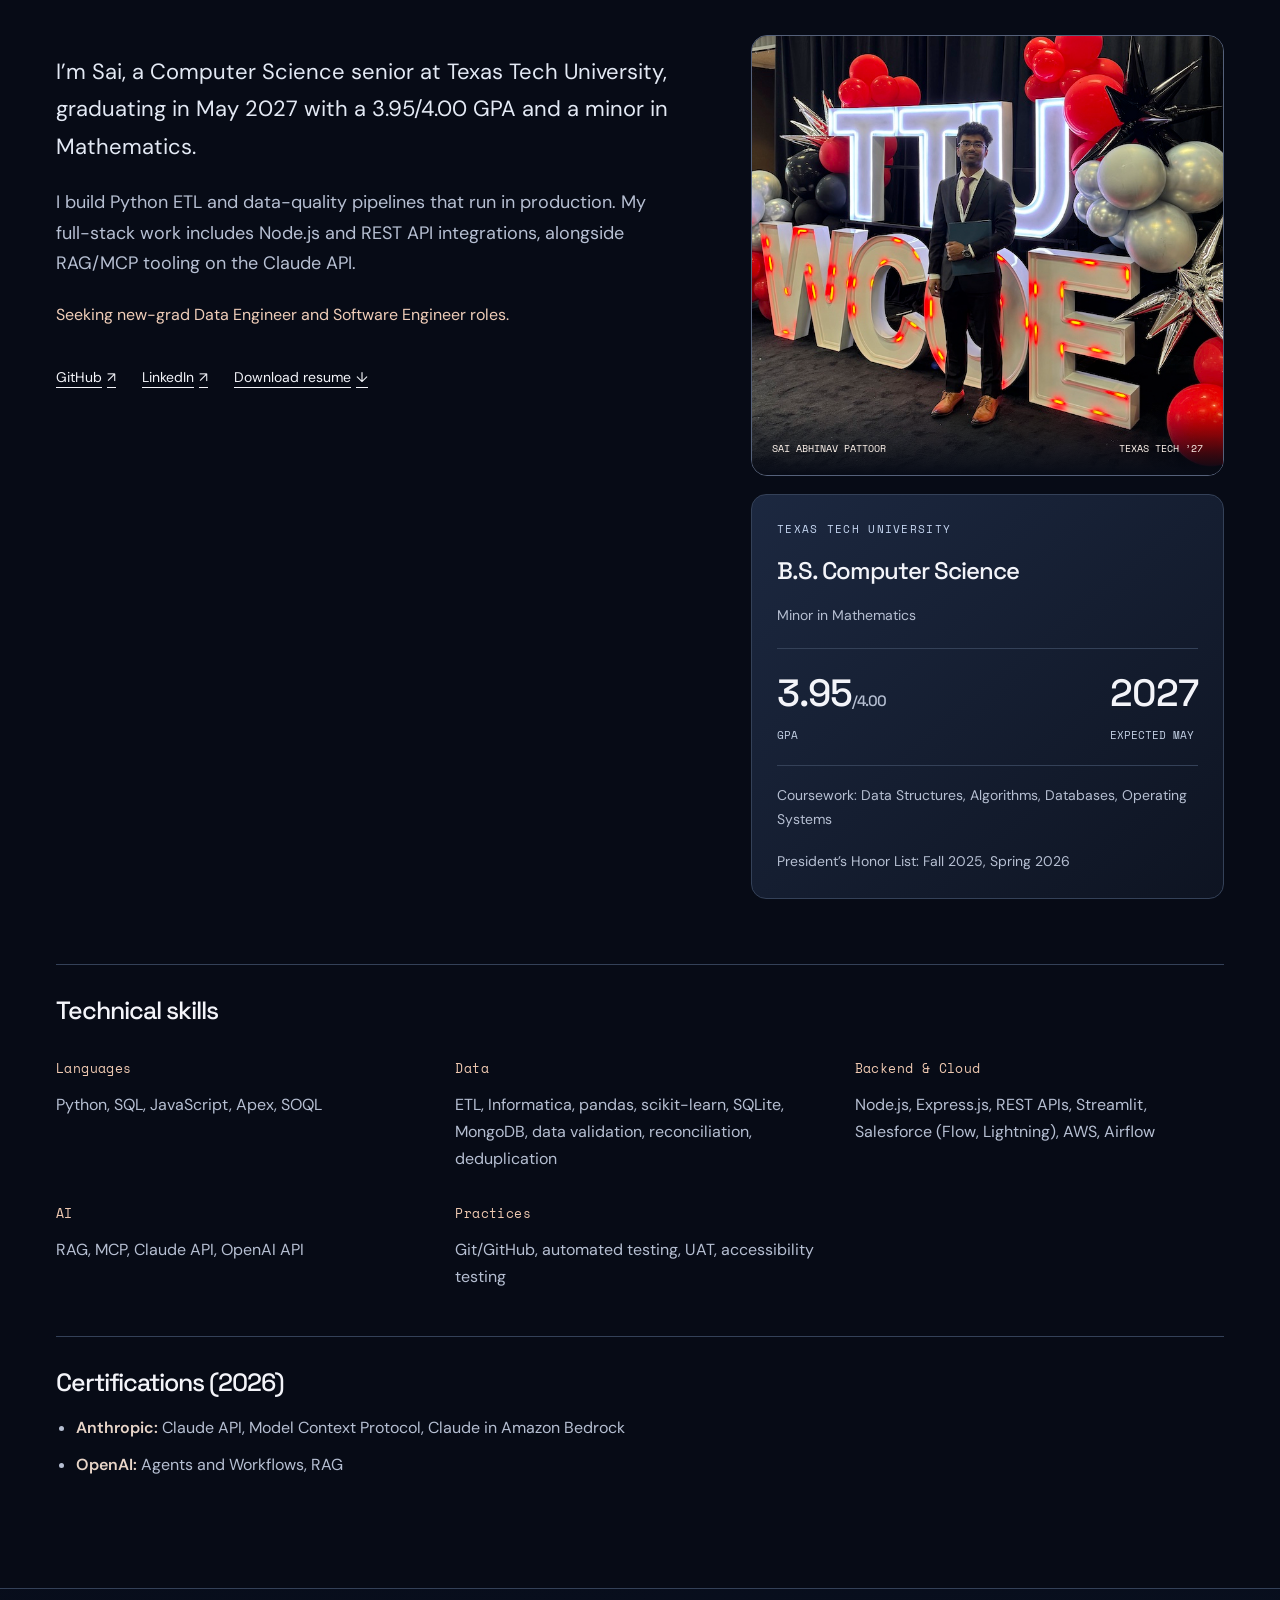
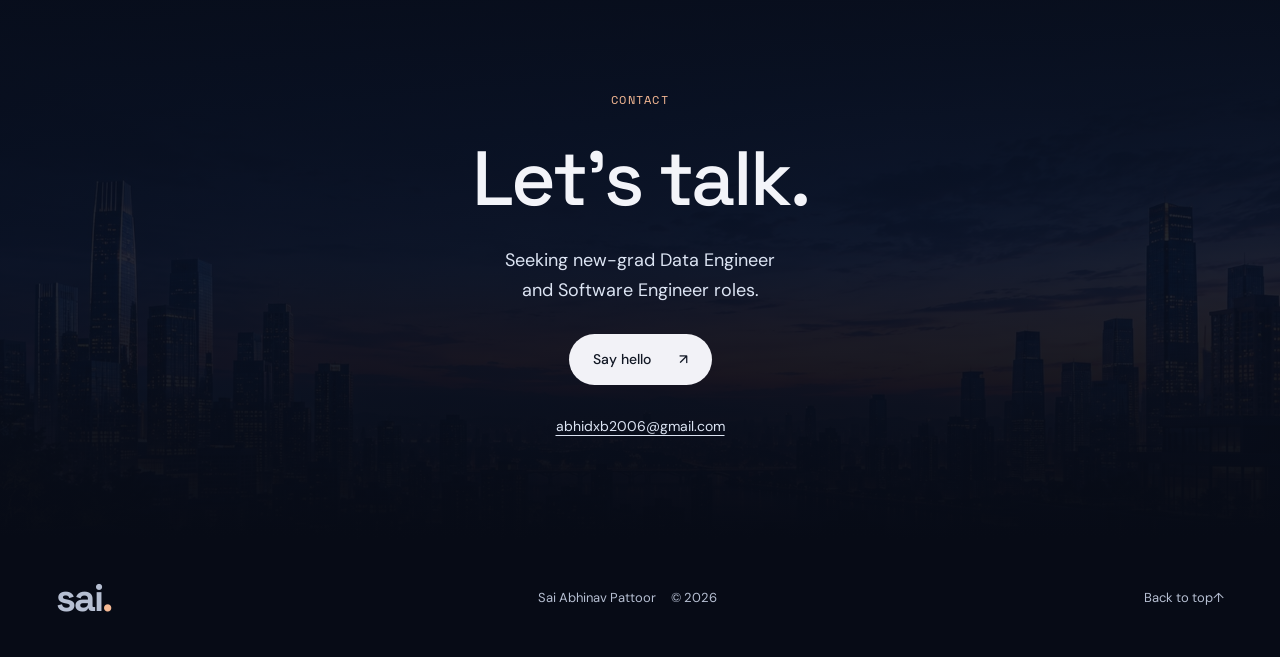
==== commit 94b9ea15: "Align portfolio and resume for new-grad data engineering roles Use final resume content and supplied" ====
--- a/index.html
+++ b/index.html
@@ -1,23 +1,183 @@
-<!doctype html><html lang="en"><head>
-<meta charset="utf-8"><meta name="viewport" content="width=device-width,initial-scale=1"><title>Sai Abhinav Pattoor — Software & Data</title>
-<meta name="description" content="Software engineering and data analytics portfolio of Sai Abhinav Pattoor. Explore full-stack projects, Python pipelines, and enterprise impact at Texas Tech. Graduating May 2027."><meta name="theme-color" content="#070b16"><link rel="canonical" href="https://spattoor.github.io/">
-<link rel="icon" type="image/svg+xml" href="data:image/svg+xml,%3Csvg xmlns='http://www.w3.org/2000/svg' viewBox='0 0 40 40'%3E%3Crect width='40' height='40' rx='11' fill='%23070b16'/%3E%3Ctext x='7' y='29' font-size='25' font-family='Arial' font-weight='bold' fill='%23f5b994'%3Es.%3C/text%3E%3C/svg%3E">
-<link rel="preload" href="assets/skyline.png" as="image"><link rel="stylesheet" href="style.css"><script src="app.js" defer></script><script type="module" src="scene.js"></script>
-</head><body>
-<a class="skip" href="#work">Skip to projects</a><div class="scroll-progress" aria-hidden="true"></div>
-<header class="header"><div class="nav shell"><a href="#top" class="brand" aria-label="Sai Abhinav home">sai<span>.</span><span class="brand-name">ABHINAV PATTOOR</span></a><nav aria-label="Main navigation"><a href="#work" data-decode>Work</a><a href="#experience" data-decode>Experience</a><a href="#about" data-decode>About</a></nav><a class="resume-nav" href="resume.pdf" target="_blank" rel="noopener" data-decode>Resume ↗</a></div></header>
-<main><section class="hero" id="top"><div class="city-backdrop" aria-hidden="true"></div><div id="city-scene" aria-hidden="true"></div><div class="hero-shade" aria-hidden="true"></div><div class="hero-content shell"><p class="eyebrow hero-kicker">SOFTWARE ENGINEERING <span>×</span> DATA ANALYTICS</p><h1><span data-decode>Sai Abhinav</span><span class="surname" data-decode>Pattoor<span class="name-period">.</span></span></h1><p class="hero-description">I build applications that connect people<br> and turn complex data into something useful.</p><div class="hero-actions"><a class="button light" href="resume.pdf" target="_blank" rel="noopener">View resume <span aria-hidden="true">↗</span></a><a class="button glass" href="#work">Explore my work <span aria-hidden="true">↓</span></a></div><p class="availability">TEXAS TECH ’27 <span>/</span> OPEN TO SOFTWARE &amp; DATA ROLES</p></div><div class="hero-bottom shell"><div class="hero-location">BASED IN TEXAS<br><span>Building toward what’s next.</span></div><a href="#work" class="scroll-cue"><span></span> SCROLL TO EXPLORE</a><button class="motion-button" id="motion-toggle" aria-pressed="false" aria-label="Pause animations"><span aria-hidden="true">Ⅱ</span> Motion on</button></div></section>
-<div class="credential-strip"><div class="shell credential-inner"><span>CURRENTLY <b>IT Systems Assistant <small>(Part-time)</small></b></span><span>TEXAS TECH UNIVERSITY</span><span>3.95 GPA <i>·</i> MAY 2027</span></div></div>
-<section id="work" class="section shell"><div class="section-heading"><p class="eyebrow">01 / SELECTED WORK</p><div><h2 data-decode>Built with intent.</h2><p>Full-stack applications, data pipelines, and a few problems worth solving.</p></div></div><div class="work-grid"><article class="work-card data-card"><div class="card-top"><span class="category">DATA ENGINEERING / ANALYTICS</span><span class="project-number">01</span></div><div class="card-visual data-visual" aria-label="Project scope: more than 50 Austin neighborhoods and more than 7 data sources"><div><strong>50<span>+</span></strong><span>AUSTIN NEIGHBORHOODS</span></div><div class="data-bars" aria-hidden="true"><i style="--h:35%"></i><i style="--h:60%"></i><i style="--h:43%"></i><i style="--h:86%"></i><i style="--h:62%"></i><i style="--h:100%"></i><i style="--h:77%"></i><i style="--h:94%"></i><i style="--h:56%"></i><i style="--h:83%"></i></div><span class="visual-note">7+ SOURCES. ONE ANALYTICAL PIPELINE.</span></div><div class="card-body"><h3><a href="https://github.com/spattoor/Austin-Real-Estate-Analyzer" target="_blank" rel="noopener noreferrer" data-decode>Austin Real Estate Analyzer</a></h3><p>Combined <strong>7+ data sources</strong> into a Python pipeline comparing <strong>50+ Austin neighborhoods</strong>, with interactive maps, charts, and filterable rankings.</p><div class="tags"><span>Python</span><span>Pandas</span><span>Scikit-learn</span><span>Streamlit</span></div><div class="card-actions"><details><summary>Project breakdown <span>+</span></summary><p><b>The problem:</b> Housing, economic, and amenity data live in different places.</p><p><b>The build:</b> Combined 7+ sources, including Yelp, Austin Open Data, Zillow, and FRED. Cleaned data, engineered features, and applied K-Means clustering and scoring.</p><p><b>The result:</b> A Streamlit dashboard with maps, charts, and filterable rankings across 50+ neighborhoods.</p></details><a class="repo" href="https://github.com/spattoor/Austin-Real-Estate-Analyzer" target="_blank" rel="noopener noreferrer" aria-label="Austin Real Estate Analyzer source code">View code ↗</a></div></div></article><article class="work-card software-card"><div class="card-top"><span class="category">FULL-STACK / HACKWESTX</span><span class="project-number">02</span></div><div class="card-visual prospector-visual"><div class="source-stream" aria-hidden="true"><span>Ticketmaster</span><span>Eventbrite</span><span>NewsAPI</span><span>GitHub</span><span>Reddit</span></div><div class="search-concept"><span aria-hidden="true">⌕</span><span>5 sources.<br><strong>One search.</strong></span><span class="search-caret" aria-hidden="true">_</span></div><span class="visual-note">DISCOVER → SAVE → ADD TO CALENDAR</span></div><div class="card-body"><h3><a href="https://github.com/spattoor/The-Prospector" target="_blank" rel="noopener noreferrer" data-decode>The Prospector</a></h3><p>One query across <strong>5 connected sources</strong>: Ticketmaster, Eventbrite, NewsAPI, GitHub, and Reddit. Discover events, news, and social content in a single interface.</p><div class="tags"><span>Node.js</span><span>Express</span><span>MongoDB</span><span>JavaScript</span></div><div class="card-actions"><details><summary>Project breakdown <span>+</span></summary><p><b>The problem:</b> Useful events and content are scattered across unrelated platforms.</p><p><b>The build:</b> Co-developed a Node.js and Express platform with MongoDB and integrations including Ticketmaster, Eventbrite, NewsAPI, GitHub, and Reddit.</p><p><b>The result:</b> Authentication, saved favorites, search history, deduplicated results, and Google Calendar integration. Built with a team at HackWesTX in September 2025.</p></details><a class="repo" href="https://github.com/spattoor/The-Prospector" target="_blank" rel="noopener noreferrer" aria-label="The Prospector source code">View code ↗</a></div></div></article>
-<article class="work-card dashboard-card"><div class="card-top"><span class="category">FRONTEND / STUDENT EXPERIENCE</span><span class="project-number">03</span></div><div class="card-visual dashboard-visual"><div class="dashboard-title"><span class="campus-mark">TT</span><span>Campus life,<br><strong>connected.</strong></span></div><div class="module-row"><span>Schedules</span><span>GPA</span><span>Maps</span><span>Marketplace</span></div><span class="visual-note">5 WORKFLOWS / MAPS + CALENDAR</span></div><div class="card-body"><h3><a href="https://github.com/spattoor/Texastech-Student-Dashboard" target="_blank" rel="noopener noreferrer" data-decode>Texas Tech Student Dashboard</a></h3><p>Unified <strong>5 student workflows</strong>—schedules, GPA, dining, instructor reviews, and a marketplace—with interactive Google Maps and Google Calendar export.</p><div class="tags"><span>React</span><span>TypeScript</span><span>Google Maps</span></div><div class="card-actions"><details><summary>Project breakdown <span>+</span></summary><p><b>The problem:</b> Everyday student resources are fragmented across different tools.</p><p><b>The build:</b> Developed a React and TypeScript dashboard combining schedules, GPA information, dining, instructor reviews, and a peer marketplace.</p><p><b>The result:</b> A responsive desktop and mobile experience with interactive Google Maps for campus exploration and Google Calendar export for schedules. Built October 2025.</p></details><a class="repo" href="https://github.com/spattoor/Texastech-Student-Dashboard" target="_blank" rel="noopener noreferrer" aria-label="Texas Tech Student Dashboard source code">View code ↗</a></div></div></article>
-<article class="work-card tracker-card"><div class="card-top"><span class="category">PYTHON / AUTOMATION</span><span class="project-number">04</span></div><div class="card-visual tracker-visual"><div class="tracker-metric"><strong>100<span>+</span></strong><span>PRODUCTS MONITORED</span></div><div class="interval"><span class="pulse-ring" aria-hidden="true"></span><strong>35s</strong><span>REFRESH INTERVAL</span></div><span class="visual-note">COLLECT → LOG → ALERT</span></div><div class="card-body"><h3><a href="https://github.com/spattoor/Amazon-Price-Tracker" target="_blank" rel="noopener noreferrer" data-decode>Amazon Price Tracker</a></h3><p>Monitored <strong>100+ products</strong> at <strong>35-second intervals</strong>, recording CSV price histories and sending email alerts when prices fell below target thresholds.</p><div class="tags"><span>Python</span><span>BeautifulSoup</span><span>Selenium</span></div><div class="card-actions"><details><summary>Project breakdown <span>+</span></summary><p><b>The problem:</b> Manually checking product prices is repetitive and makes price changes easy to miss.</p><p><b>The build:</b> Automated collection for 100+ products using BeautifulSoup and Selenium, with 35-second refresh intervals and CSV-based price history.</p><p><b>The result:</b> Email notifications when prices drop below user-defined targets. Built April–May 2025.</p></details><a class="repo" href="https://github.com/spattoor/Amazon-Price-Tracker" target="_blank" rel="noopener noreferrer" aria-label="Amazon Price Tracker source code">View code ↗</a></div></div></article>
-</div></section>
-<section id="experience" class="section shell"><div class="section-heading"><p class="eyebrow">02 / EXPERIENCE</p><div><h2 data-decode>Real systems.<br>Real responsibility.</h2><p>Enterprise experience in data operations, workflow automation, and maintainable systems.</p></div></div><div class="impact-grid"><div><span class="impact-label">RECORDS PER IMPORT</span><strong>1,000–2,000</strong><p>Typical import volume, with source validation and post-load checks.</p></div><div><span class="impact-label">APPLICANT STREAMS VALIDATED</span><strong>3 streams</strong><p>Undergraduate, graduate, and online records checked against Banner output specifications.</p></div><div><span class="impact-label">CURRENT ROLE</span><strong>IT Systems<br>Assistant</strong><p>January 2026–Present.<br>Part-time at Texas Tech.</p></div></div>
-<div class="experience-list"><article class="experience-row current"><div class="experience-date">JAN 2026 — PRESENT<span class="part-time">PART-TIME</span></div><div class="experience-content"><div class="role-heading"><div><h3>IT Systems Assistant</h3><p>Texas Tech University · Enrollment Management IT</p></div><span class="role-tag">CURRENT</span></div><p>Build Salesforce reports and dashboards for enrollment teams. Validate recurring imports of approximately 1,000–2,000 records, reconcile conflicts, and resolve data-quality support cases.</p><div class="tags"><span>Data validation</span><span>Reporting</span><span>Salesforce</span><span>Enterprise operations</span></div></div></article>
-<article class="experience-row"><div class="experience-date">MAY — AUG 2026<span class="part-time internship">INTERNSHIP</span></div><div class="experience-content"><div class="role-heading"><div><h3>IT Systems Intern</h3><p>Texas Tech University · Enrollment Management IT</p></div></div><p>Decoupled Salesforce academic programs from Ellucian Banner integration logic. Replaced hardcoded Application formulas with a dedicated Banner Program object, many-to-one lookups, and dynamic cross-object field traversal.</p><ul><li>Designed the mapping schema, field-level security, record access, and unique external IDs to standardize integration metadata.</li><li>Validated <strong>3 applicant streams</strong>—undergraduate, graduate, and online—against the exact output strings required by Banner.</li><li>Built and tested Salesforce Flow automation for program-code stamping; troubleshot sandbox indexing delays and permission constraints.</li><li>Removed nested-formula character-limit bottlenecks and moved program mappings into configurable records.</li></ul><div class="tags"><span>Relational data modeling</span><span>ERP integration</span><span>Salesforce Flow</span><span>UAT</span></div></div></article>
-<article class="experience-row"><div class="experience-date">JUN — AUG 2025<span class="part-time internship">INTERNSHIP</span></div><div class="experience-content"><div class="role-heading"><div><h3>Technical Engineering &amp; Operations Intern</h3><p>ProcureX Technologies · India</p></div></div><p>Analyzed operational data and validated system data flows with Python and Excel. Identified inconsistencies and prepared technical documentation supporting component validation and material traceability.</p><div class="tags"><span>Python</span><span>Excel</span><span>Systems analysis</span><span>Documentation</span></div></div></article></div></section>
-<section id="about" class="section shell about"><div class="section-heading"><p class="eyebrow">03 / A LITTLE ABOUT ME</p><div><h2 data-decode>Curiosity is<br>the starting point.</h2></div></div><div class="about-grid"><div class="about-copy"><p>I’m Sai, a Computer Science senior at Texas Tech University, graduating in May 2027.</p><p>I’m interested in the space where software and data meet: building the interface, connecting the sources behind it, and making the result useful to people.</p><p>That’s taken me from a hackathon discovery platform to neighborhood analysis pipelines—and into enterprise systems work with Texas Tech’s Enrollment Management IT team.</p><p class="about-focus">Next up: software engineering and data analytics opportunities.</p><div class="social-links"><a href="https://github.com/spattoor" target="_blank" rel="noopener noreferrer" data-decode>GitHub ↗</a><a href="https://www.linkedin.com/in/sai-abhinav-p-00257b240/" target="_blank" rel="noopener noreferrer" data-decode>LinkedIn ↗</a><a href="resume.pdf" target="_blank" rel="noopener" data-decode>Resume ↗</a></div></div><div class="about-profile"><figure class="portrait"><img src="assets/sai-abhinav.png" alt="Sai Abhinav Pattoor in a suit at a Texas Tech event" width="735" height="685" loading="lazy" decoding="async"><figcaption><span>SAI ABHINAV PATTOOR</span><span>TEXAS TECH ’27</span></figcaption></figure><aside class="education"><p class="eyebrow">TEXAS TECH UNIVERSITY</p><h3>B.S. Computer Science</h3><div class="edu-stats"><div><strong>3.95<span>/4.00</span></strong><span>GPA</span></div><div><strong>2027</strong><span>MAY GRADUATION</span></div></div><p>Data Structures · Algorithms · Operating Systems · Database Management · Software Engineering</p></aside></div></div><div class="toolkit"><div><h3>Languages</h3><p>Python · SQL · Java<br>JavaScript · TypeScript</p></div><div><h3>Software</h3><p>React · Node.js · Express<br>REST APIs · MongoDB · Git</p></div><div><h3>Data</h3><p>Pandas · NumPy · Scikit-learn<br>Streamlit · Excel · Salesforce</p></div></div></section>
-<section class="contact"><div class="contact-sky" aria-hidden="true"></div><div class="shell contact-content"><p class="eyebrow">LET’S START A CONVERSATION</p><h2 data-decode>Good things<br>start with hello.</h2><p>Have a software or data opportunity in mind?<br>I’d love to hear about it.</p><a class="button light" href="mailto:abhidxb2006@gmail.com">Say hello <span aria-hidden="true">↗</span></a><a class="contact-email" href="mailto:abhidxb2006@gmail.com" data-decode>abhidxb2006@gmail.com</a></div></section>
-
-</main><footer class="shell footer"><a class="brand" href="#top">sai<span>.</span></a><p>Sai Abhinav Pattoor <span>© 2026</span></p><a href="#top" data-decode>Back to top ↑</a></footer>
-</body></html>
+<!doctype html>
+<html lang="en">
+<head>
+  <meta charset="utf-8">
+  <meta name="viewport" content="width=device-width, initial-scale=1">
+  <title>Sai Abhinav Pattoor | Data Engineer / Software Engineer</title>
+  <meta name="description" content="Sai Abhinav Pattoor: Data Engineer / Software Engineer seeking new-grad roles. Python ETL, data quality, and RAG/MCP tooling. Texas Tech, expected May 2027.">
+  <meta name="theme-color" content="#070b16">
+  <link rel="canonical" href="https://spattoor.github.io/">
+  <meta property="og:type" content="website">
+  <meta property="og:url" content="https://spattoor.github.io/">
+  <meta property="og:title" content="Sai Abhinav Pattoor | Data Engineer / Software Engineer">
+  <meta property="og:description" content="Seeking new-grad Data Engineer and Software Engineer roles. Python ETL, data quality, and RAG/MCP tooling. Texas Tech, expected May 2027.">
+  <meta property="og:image" content="https://spattoor.github.io/assets/skyline.jpg">
+  <meta property="og:image:alt" content="Decorative city skyline at dusk">
+  <meta name="twitter:card" content="summary_large_image">
+  <meta name="twitter:title" content="Sai Abhinav Pattoor | Data Engineer / Software Engineer">
+  <meta name="twitter:description" content="Seeking new-grad Data Engineer and Software Engineer roles. Python ETL, data quality, and RAG/MCP tooling.">
+  <meta name="twitter:image" content="https://spattoor.github.io/assets/skyline.jpg">
+  <meta name="twitter:image:alt" content="Decorative city skyline at dusk">
+  <link rel="icon" type="image/svg+xml" href="data:image/svg+xml,%3Csvg xmlns='http://www.w3.org/2000/svg' viewBox='0 0 40 40'%3E%3Crect width='40' height='40' rx='11' fill='%23070b16'/%3E%3Ctext x='7' y='29' font-size='25' font-family='Arial' font-weight='bold' fill='%23f5b994'%3Es.%3C/text%3E%3C/svg%3E">
+  <link rel="preconnect" href="https://fonts.googleapis.com">
+  <link rel="preconnect" href="https://fonts.gstatic.com" crossorigin>
+  <link href="https://fonts.googleapis.com/css2?family=DM+Sans:wght@400;500;600;700&family=Space+Grotesk:wght@400;500;600;700&family=Space+Mono:wght@400;700&display=swap" rel="stylesheet">
+  <link rel="preload" href="assets/skyline.jpg" as="image" fetchpriority="high">
+  <link rel="stylesheet" href="style.css">
+  <script src="app.js" defer></script>
+</head>
+<body>
+  <a class="skip" href="#main">Skip to main content</a>
+  <div class="scroll-progress" aria-hidden="true"></div>
+  <header class="header">
+    <div class="nav shell">
+      <a href="#top" class="brand" aria-label="Sai Abhinav Pattoor home">sai<span>.</span><span class="brand-name">ABHINAV PATTOOR</span></a>
+      <nav aria-label="Main navigation">
+        <a href="#work">Work</a><a href="#experience">Experience</a><a href="#about">About</a>
+      </nav>
+      <a class="resume-nav" href="resume.pdf" download="Sai_Abhinav_Pattoor_Resume.pdf">Download resume <span aria-hidden="true">↓</span></a>
+    </div>
+  </header>
+  <main id="main" tabindex="-1">
+    <section class="hero" id="top" aria-labelledby="name">
+      <div class="city-backdrop" aria-hidden="true"></div>
+      <div class="hero-shade" aria-hidden="true"></div>
+      <div class="hero-content shell">
+        <p class="eyebrow hero-kicker">Data Engineer / Software Engineer</p>
+        <h1 id="name"><span>Sai Abhinav</span><span class="surname">Pattoor<span class="name-period">.</span></span></h1>
+        <p class="hero-description">I build Python ETL and data-quality pipelines,<br> REST API integrations, and RAG/MCP tooling.</p>
+        <div class="hero-actions">
+          <a class="button light" href="resume.pdf" download="Sai_Abhinav_Pattoor_Resume.pdf">Download resume <span aria-hidden="true">↓</span></a>
+          <a class="button glass" href="#work">Explore my work <span aria-hidden="true">↓</span></a>
+        </div>
+        <p class="availability">TEXAS TECH · EXPECTED MAY 2027<br>SEEKING NEW-GRAD DATA ENGINEER AND SOFTWARE ENGINEER ROLES</p>
+      </div>
+      <div class="hero-bottom shell">
+        <p class="hero-location">LUBBOCK, TX</p>
+        <a href="#work" class="scroll-cue"><span aria-hidden="true"></span> SCROLL TO EXPLORE</a>
+        <button class="motion-button" id="motion-toggle" type="button" aria-pressed="false" hidden>Pause animations</button>
+      </div>
+    </section>
+    <div class="credential-strip">
+      <div class="shell credential-inner">
+        <span>CURRENTLY <b>Student Assistant, Data &amp; Systems Engineering</b></span>
+        <span>TEXAS TECH UNIVERSITY</span><span>3.95/4.00 GPA <i aria-hidden="true">·</i> EXPECTED MAY 2027</span>
+      </div>
+    </div>
+    <section id="work" class="section shell" aria-labelledby="work-title">
+      <div class="section-heading"><p class="eyebrow">01 / SELECTED WORK</p><div><h2 id="work-title">Pipelines, retrieval,<br>and API integrations.</h2><p>Data engineering projects, followed by full-stack work.</p></div></div>
+      <div class="work-grid">
+        <article class="work-card data-card" aria-labelledby="analyzer-title">
+          <div class="card-top"><span class="category">DATA ENGINEERING / ANALYTICS</span><span class="project-number" aria-hidden="true">01</span></div>
+          <div class="card-visual data-visual" aria-hidden="true"><div><strong>50<span>+</span></strong><span>AUSTIN ZIP CODES</span></div><div class="data-bars"><i style="--h:35%"></i><i style="--h:60%"></i><i style="--h:43%"></i><i style="--h:86%"></i><i style="--h:62%"></i><i style="--h:100%"></i><i style="--h:77%"></i></div><span class="visual-note">7+ DATA SOURCES · 14 AUTOMATED TESTS</span></div>
+          <div class="card-body">
+            <h3 id="analyzer-title">Austin Real Estate Analyzer</h3>
+            <p class="project-date">Dec 2025 – Nov 2026</p>
+            <p>Built an end-to-end ETL pipeline that ranks <strong>50+ Austin ZIP codes</strong> from <strong>7+ data sources</strong> in a filterable Streamlit app.</p>
+            <div class="tags" aria-label="Technologies"><span>Python</span><span>pandas</span><span>scikit-learn</span><span>SQL</span><span>SQLite</span><span>Streamlit</span><span>AWS</span><span>Airflow</span></div>
+            <div class="card-actions">
+              <details><summary>Project breakdown <span aria-hidden="true">+</span><span class="sr-only">: Austin Real Estate Analyzer</span></summary><p><b>Problem:</b> Combine data from 7+ sources to rank Austin ZIP codes.</p><p><b>Build:</b> Engineered features and applied K-Means clustering and scoring. Designed a SQLite layer with idempotent upserts, dated snapshots, and import audit logs.</p><p><b>Result:</b> Safe reruns and 14 automated tests. Deployed the pipeline on AWS and orchestrated recurring runs with Airflow.</p></details>
+              <a class="repo" href="https://github.com/spattoor/Austin-Real-Estate-Analyzer" aria-label="View Austin Real Estate Analyzer source code">View code <span aria-hidden="true">↗</span></a>
+            </div>
+          </div>
+        </article>
+        <article class="work-card rag-card" aria-labelledby="ziprag-title">
+          <div class="card-top"><span class="category">RAG / MCP / CLAUDE API</span><span class="project-number" aria-hidden="true">02</span></div>
+          <div class="card-visual rag-visual" aria-hidden="true"><div class="search-concept"><span>Documents + ZIP scores.<br><strong>Answers with sources.</strong></span></div><span class="visual-note">DOCUMENT SEARCH · SCORE LOOKUP · MCP</span></div>
+          <div class="card-body">
+            <h3 id="ziprag-title">ZipRAG: Austin Neighborhood Q&amp;A (RAG + MCP)</h3>
+            <p class="project-date">Nov 2026</p>
+            <p>Built a retrieval-augmented assistant over Austin neighborhood documents and the analyzer’s ZIP scores. Claude chooses document search or score lookup and cites its sources.</p>
+            <div class="tags" aria-label="Technologies"><span>Python</span><span>Claude API</span><span>OpenAI</span><span>MCP</span><span>SQLite</span><span>Streamlit</span></div>
+            <p class="todo">TODO: Add the verified ZipRAG repository or demo URL.</p>
+            <div class="card-actions">
+              <details><summary>Project breakdown <span aria-hidden="true">+</span><span class="sr-only">: ZipRAG</span></summary><p><b>Problem:</b> Answer questions using neighborhood documents and the analyzer’s ZIP scores.</p><p><b>Build:</b> Used Claude tool calls to choose document search or score lookup. Exposed both tools through an MCP server for Claude Desktop.</p><p><b>Result:</b> Answers cite their sources. Wrote a 10-question evaluation set to test whether the right source lands in the top 3 retrieved results (hit@3).</p></details>
+            </div>
+          </div>
+        </article>
+        <article class="work-card software-card" aria-labelledby="prospector-title">
+          <div class="card-top"><span class="category">FULL-STACK / HACKWESTX</span><span class="project-number" aria-hidden="true">03</span></div>
+          <div class="card-visual prospector-visual" aria-hidden="true"><div class="search-concept"><span>5 external APIs.<br><strong>One result set.</strong></span></div><span class="visual-note">RUNNER-UP · HACKWESTX</span></div>
+          <div class="card-body">
+            <h3 id="prospector-title">The Prospector</h3>
+            <p class="project-date">Sep 2025 · Runner-up, HackWesTX</p>
+            <p>Co-developed a full-stack search app that merges <strong>5 external APIs</strong> into one deduplicated result set, with authentication, favorites, and search history.</p>
+            <div class="tags" aria-label="Technologies"><span>Node.js</span><span>Express.js</span><span>MongoDB</span></div>
+            <p class="todo">TODO: Describe what I personally built for The Prospector.</p>
+            <div class="card-actions">
+              <details><summary>Project breakdown <span aria-hidden="true">+</span><span class="sr-only">: The Prospector</span></summary><p><b>Problem:</b> Search across 5 external APIs without duplicate results.</p><p><b>Build:</b> Co-developed the app with Node.js, Express.js, and MongoDB.</p><p><b>Result:</b> One deduplicated result set with authentication, favorites, and search history. Runner-up at HackWesTX.</p></details>
+              <a class="repo" href="https://github.com/spattoor/The-Prospector" aria-label="View The Prospector source code">View code <span aria-hidden="true">↗</span></a>
+            </div>
+          </div>
+        </article>
+      </div>
+    </section>
+    <section id="experience" class="section shell" aria-labelledby="experience-title">
+      <div class="section-heading"><p class="eyebrow">02 / EXPERIENCE</p><div><h2 id="experience-title">Production data.<br>Checks at every load.</h2><p>Python automation, ETL operations, and data quality.</p></div></div>
+      <div class="impact-grid">
+        <div><span class="impact-label">RECORDS RECONCILED WEEKLY</span><strong>50,000+</strong><p>Informatica ETL loads of up to 10,000 records each.</p></div>
+        <div><span class="impact-label">DUPLICATES AUTO-RESOLVED</span><strong>90%</strong><p>Match and survivorship rules, with ambiguous cases sent to human review.</p></div>
+        <div><span class="impact-label">MANUAL WORK SAVED</span><strong>5+ hrs/week</strong><p>Python pre- and post-processing for 3+ recurring import jobs.</p></div>
+      </div>
+      <div class="experience-list">
+        <article class="experience-row" aria-labelledby="student-title">
+          <p class="experience-date">Sep 2025 – Present</p>
+          <div class="experience-content"><div class="role-heading"><div><h3 id="student-title">Student Assistant, Data &amp; Systems Engineering</h3><p>Texas Tech University, Enrollment Management IT · Lubbock, TX</p></div><span class="role-tag">CURRENT</span></div>
+            <ul>
+              <li>Built a Python duplicate-resolution tool that automatically resolves <strong>90% of duplicate student records</strong> using match and survivorship rules. Ambiguous cases go to human review, and I work through thousands of them weekly.</li>
+              <li>Reconcile <strong>50,000+ records weekly</strong> across Informatica ETL loads of up to <strong>10,000 records each</strong>, checking every load against source files with SOQL to catch rejected and missing records.</li>
+              <li>Wrote Python pre- and post-processing for <strong>3+ recurring vendor-file import jobs</strong> that clean and validate data before Informatica loads, saving <strong>5+ hours of manual work per week</strong>. <strong>15 automated tests</strong> cover the scripts, Informatica jobs, and merge logic.</li>
+              <li>Develop and test Salesforce Apex and Flow solutions through QA, UAT, and production. Built recruitment dashboards for application tracking.</li>
+            </ul>
+          </div>
+        </article>
+        <article class="experience-row" aria-labelledby="intern-title">
+          <p class="experience-date">Jun – Aug 2025</p>
+          <div class="experience-content"><div class="role-heading"><div><h3 id="intern-title">IT Systems Intern, Automation &amp; Data Quality</h3><p>Texas Tech University, Enrollment Management IT</p></div></div>
+            <ul>
+              <li>Replaced hard-coded routing logic with a configuration-driven lookup covering <strong>100+ academic programs</strong>, so non-technical staff can update mappings without code changes.</li>
+              <li>Fixed historical reporting by replacing a calculated field with an automated trigger that stores values permanently. Enforced unique record IDs to stop duplicate-record import failures.</li>
+              <li>Tested UI components for accessibility against <strong>WCAG 2.2 Resize Text and Reflow</strong> criteria at <strong>200% and 400% zoom</strong>.</li>
+            </ul>
+          </div>
+        </article>
+        <article class="experience-row" aria-labelledby="procurex-title">
+          <p class="experience-date">May – Aug 2024</p>
+          <div class="experience-content"><div class="role-heading"><div><h3 id="procurex-title">Technical Systems &amp; Data Engineering Intern</h3><p>ProcureX Technologies · Hyderabad, India</p></div></div>
+            <ul><li>Validated <strong>40+ data flows</strong> across <strong>8 components</strong> of a procurement platform using Python and Excel, catching <strong>15 ID and unit mismatches</strong> before integration and documenting each for engineering review.</li></ul>
+          </div>
+        </article>
+      </div>
+    </section>
+    <section id="about" class="section shell" aria-labelledby="about-title">
+      <div class="section-heading"><p class="eyebrow">03 / ABOUT &amp; SKILLS</p><div><h2 id="about-title">Data engineering first.<br>Software engineering too.</h2></div></div>
+      <div class="about-grid">
+        <div class="about-copy">
+          <p>I’m Sai, a Computer Science senior at Texas Tech University, graduating in May 2027 with a 3.95/4.00 GPA and a minor in Mathematics.</p>
+          <p>I build Python ETL and data-quality pipelines that run in production. My full-stack work includes Node.js and REST API integrations, alongside RAG/MCP tooling on the Claude API.</p>
+          <p class="about-focus">Seeking new-grad Data Engineer and Software Engineer roles.</p>
+          <div class="social-links"><a href="https://github.com/spattoor">GitHub <span aria-hidden="true">↗</span></a><a href="https://www.linkedin.com/in/sai-abhinav-p-00257b240/">LinkedIn <span aria-hidden="true">↗</span></a><a href="resume.pdf" download="Sai_Abhinav_Pattoor_Resume.pdf">Download resume <span aria-hidden="true">↓</span></a></div>
+        </div>
+        <div class="about-profile">
+          <figure class="portrait"><img src="assets/sai-abhinav.jpg" alt="Sai Abhinav Pattoor" width="735" height="685" loading="lazy" decoding="async"><figcaption><span>SAI ABHINAV PATTOOR</span><span>TEXAS TECH ’27</span></figcaption></figure>
+          <aside class="education" aria-labelledby="education-title"><p class="eyebrow">TEXAS TECH UNIVERSITY</p><h3 id="education-title">B.S. Computer Science</h3><p>Minor in Mathematics</p><div class="edu-stats"><div><strong>3.95<span>/4.00</span></strong><span>GPA</span></div><div><strong>2027</strong><span>EXPECTED MAY</span></div></div><p>Coursework: Data Structures, Algorithms, Databases, Operating Systems</p><p>President’s Honor List: Fall 2025, Spring 2026</p></aside>
+        </div>
+      </div>
+      <div class="toolkit" role="group" aria-labelledby="skills-title">
+        <h3 id="skills-title" class="toolkit-title">Technical skills</h3>
+        <div><h4>Languages</h4><p>Python, SQL, JavaScript, Apex, SOQL</p></div>
+        <div><h4>Data</h4><p>ETL, Informatica, pandas, scikit-learn, SQLite, MongoDB, data validation, reconciliation, deduplication</p></div>
+        <div><h4>Backend &amp; Cloud</h4><p>Node.js, Express.js, REST APIs, Streamlit, Salesforce (Flow, Lightning), AWS, Airflow</p></div>
+        <div><h4>AI</h4><p>RAG, MCP, Claude API, OpenAI API</p></div>
+        <div><h4>Practices</h4><p>Git/GitHub, automated testing, UAT, accessibility testing</p></div>
+      </div>
+      <div class="certifications" role="group" aria-labelledby="certifications-title"><h3 id="certifications-title">Certifications (2026)</h3><ul><li><strong>Anthropic:</strong> Claude API, Model Context Protocol, Claude in Amazon Bedrock</li><li><strong>OpenAI:</strong> Agents and Workflows, RAG</li></ul></div>
+    </section>
+    <section class="contact" aria-labelledby="contact-title">
+      <div class="contact-sky" aria-hidden="true"></div>
+      <div class="shell contact-content"><p class="eyebrow">CONTACT</p><h2 id="contact-title">Let’s talk.</h2><p>Seeking new-grad Data Engineer<br>and Software Engineer roles.</p><a class="button light" href="mailto:abhidxb2006@gmail.com">Say hello <span aria-hidden="true">↗</span></a><a class="contact-email" href="mailto:abhidxb2006@gmail.com">abhidxb2006@gmail.com</a></div>
+    </section>
+  </main>
+  <footer class="shell footer"><a class="brand" href="#top" aria-label="Sai Abhinav Pattoor, back to top">sai<span>.</span></a><p>Sai Abhinav Pattoor <span>© 2026</span></p><a href="#top">Back to top <span aria-hidden="true">↑</span></a></footer>
+</body>
+</html>
--- a/style.css
+++ b/style.css
@@ -1,13 +1,233 @@
-@import url('https://fonts.googleapis.com/css2?family=DM+Sans:wght@400;450;500;550;600;650;700&family=Space+Grotesk:wght@400;500;600;700&family=Space+Mono:wght@400;700&display=swap');
-:root{--bg:#070b16;--panel:#0e1524;--text:#f3f4f9;--muted:#a7afc3;--line:#273144;--accent:#f5b994;--blue:#9db8ff;--display:'Space Grotesk',Arial,sans-serif;--body:'DM Sans',Arial,sans-serif;--mono:'Space Mono',monospace}*{box-sizing:border-box}html{scroll-behavior:smooth;scroll-padding-top:100px}body{margin:0;background:var(--bg);color:var(--text);font:16px/1.65 var(--body);overflow-x:hidden}a{color:inherit;text-decoration:none}button{font:inherit;color:inherit}::selection{background:#f5b994;color:#070b16}a:focus-visible,button:focus-visible,summary:focus-visible{outline:2px solid var(--accent);outline-offset:6px}button,a,summary{-webkit-tap-highlight-color:transparent}.shell{width:min(1280px,calc(100% - 112px));margin-inline:auto}.header{position:absolute;top:0;left:0;right:0;z-index:5}.nav{height:100px;display:flex;align-items:center;justify-content:space-between;border-bottom:1px solid #ffffff24}.brand{font:700 38px/1 var(--display);letter-spacing:-2px;display:flex;align-items:center}.brand>span:first-child{color:var(--accent)}.brand .brand-name{font:11px/1.5 var(--mono);letter-spacing:1.7px;color:#e2e7f6;margin-left:18px;max-width:92px}nav{display:flex;gap:32px}nav a{font-size:14px;color:#d5dcec;transition:color .2s}nav a:hover{color:var(--accent)}.resume-nav{display:inline-flex;background:#ffffff0a;border:1px solid #ffffff55;border-radius:50px;padding:10px 21px;font-size:14px;transition:background .25s,color .25s}.resume-nav:hover{background:var(--text);color:var(--bg)}.hero{position:relative;min-height:860px;height:100svh;max-height:1150px;overflow:hidden;isolation:isolate;background:#13264a}.city-backdrop{position:absolute;inset:-2%;background:url('assets/skyline.png') center bottom/cover no-repeat;z-index:-4;animation:city-enter 2s ease-out both}#city-scene{position:absolute;inset:0;z-index:-3;pointer-events:none;opacity:0;transition:opacity 1.2s}#city-scene.ready{opacity:1}#city-scene canvas{width:100%;height:100%;display:block}.hero-shade{position:absolute;inset:0;z-index:-2;background:linear-gradient(180deg,rgba(3,10,26,.50) 0%,rgba(5,13,30,.19) 42%,rgba(5,11,22,.06) 65%,#070b16 100%)}.hero-content{text-align:center;padding-top:166px;position:relative}.eyebrow{font:12px/1.7 var(--mono);letter-spacing:1.7px;color:var(--accent);margin:0}.hero-kicker{color:#dfe7fc;letter-spacing:2px;margin-bottom:22px}.hero-kicker span{margin:0 12px;color:var(--accent)}h1{font:500 clamp(68px,7.7vw,118px)/.97 var(--display);letter-spacing:-6px;margin:0;display:flex;flex-direction:column;align-items:center;filter:drop-shadow(0 5px 28px #0a183055)}h1>span{display:block;position:relative}.surname{color:#e5eaff}.name-period{color:var(--accent)}.hero-description{margin:24px auto 26px;color:#e0e6f3;font-size:18px;line-height:1.7;max-width:570px;text-shadow:0 2px 22px #081122}.hero-actions{display:flex;justify-content:center;gap:12px}.button{display:inline-flex;justify-content:center;align-items:center;gap:35px;min-height:51px;padding:13px 24px;border-radius:50px;font-weight:500;font-size:14px;transition:transform .25s,box-shadow .25s,background .25s}.button:hover{transform:translateY(-4px);box-shadow:0 8px 30px #0004}.light{background:#f2f2f7;color:#111724}.glass{background:#17244599;border:1px solid #a0b0d366;backdrop-filter:blur(12px)}.glass:hover{background:#24375bbb}.availability{font:11px/1.8 var(--mono);color:#d9e2f6;margin-top:23px;letter-spacing:.7px}.availability span{color:var(--accent);margin:0 10px}.hero-bottom{position:absolute;bottom:34px;left:0;right:0;display:flex;align-items:end;justify-content:space-between}.hero-location{font:12px/1.8 var(--mono);letter-spacing:1px}.hero-location>span{font:14px var(--body);letter-spacing:0;color:var(--muted)}.scroll-cue{display:flex;align-items:center;gap:13px;font:11px var(--mono);color:#c8d1e4;letter-spacing:1px}.scroll-cue>span{height:34px;width:20px;border:1px solid #ffffff55;border-radius:20px;position:relative}.scroll-cue>span:after{content:'';position:absolute;width:3px;height:7px;background:var(--accent);border-radius:3px;top:7px;left:7px;animation:scroll-dot 1.8s ease infinite}.motion-button{border:1px solid #ffffff26;background:#10192b77;border-radius:50px;font-size:12px;cursor:pointer;padding:9px 14px;color:#d4dced}.motion-button>span{margin-right:8px}.credential-strip{border-top:1px solid var(--line);border-bottom:1px solid var(--line);background:#0b101d}.credential-inner{display:flex;justify-content:space-between;align-items:center;padding:25px 0;gap:25px;font:12px var(--mono);color:var(--muted)}.credential-inner>span:first-child{display:flex;align-items:center;gap:20px}.credential-inner b{font:500 16px var(--body);color:#e6ebf7}.credential-inner small{font-size:14px;color:var(--muted)}.credential-inner i{color:var(--accent);font-style:normal;margin:0 12px}.section{padding-top:115px}.section-heading{display:grid;grid-template-columns:1fr 2fr;gap:30px;margin-bottom:50px;align-items:start}.section-heading .eyebrow{padding-top:9px}h2{font:500 clamp(36px,4.3vw,62px)/1.12 var(--display);letter-spacing:-2.5px;margin:0}.section-heading p:not(.eyebrow){font-size:16px;color:var(--muted);margin:18px 0 0;max-width:610px}.work-grid{display:grid;grid-template-columns:1fr 1fr;gap:25px}.work-card{background:linear-gradient(150deg,#121d32,#0d1422 65%);border:1px solid #2c3850;border-radius:17px;overflow:hidden;position:relative;transition:transform .35s ease,border-color .35s,box-shadow .35s;transform-style:preserve-3d}.work-card:hover{border-color:#64789c;box-shadow:0 18px 70px #0004}.card-top{display:flex;justify-content:space-between;padding:23px 27px;align-items:center}.category{font:11px var(--mono);color:#b8c6df;letter-spacing:.65px}.project-number{font:13px var(--mono);color:#a2b2d1}.card-visual{height:220px;margin:0 25px;border-radius:9px;position:relative;overflow:hidden}.data-visual{background:linear-gradient(145deg,#192944,#102740);padding:25px;display:flex;align-items:center;border:1px solid #354c64}.data-visual>div:first-child{position:relative;z-index:1}.data-visual strong{font:500 88px/1 var(--display);letter-spacing:-7px;color:#c4d8ff}.data-visual strong>span{font-size:45px;letter-spacing:-3px}.data-visual>div:first-child>span{font:10px var(--mono);display:block;margin-top:7px;color:#c1d0e6;letter-spacing:.6px}.data-bars{height:142px;display:flex;align-items:end;gap:7px;position:absolute;bottom:40px;right:24px;width:46%;opacity:.7;mask-image:linear-gradient(to right,transparent,#000 15%)}.data-bars i{height:var(--h);flex:1;background:linear-gradient(#8db5f9,#3b6b9e25);border-radius:3px 3px 0 0;transform-origin:bottom;animation:bars 2.5s ease both}.visual-note{position:absolute;bottom:15px;left:25px;font:10px var(--mono);letter-spacing:.5px;color:#99b9dc}.card-body{padding:30px 28px}h3{font:500 29px/1.2 var(--display);letter-spacing:-1px;margin:0}.card-body>p{font-size:16px;color:var(--muted);margin:16px 0 22px;line-height:1.7}.tags{display:flex;flex-wrap:wrap;gap:9px}.tags span{font-size:12px;color:#c1cadd;background:#a8c6ff08;border:1px solid #7f9fce27;padding:4px 10px;border-radius:5px}.card-actions{margin-top:25px;border-top:1px solid var(--line);padding-top:18px;display:flex;gap:20px;align-items:start;position:relative}.card-actions details{flex:1;min-width:0}.card-actions summary{font-size:14px;cursor:pointer;list-style:none;display:flex;gap:12px;align-items:center;min-height:28px}.card-actions summary::-webkit-details-marker{display:none}.card-actions summary span{color:var(--accent);font-size:18px;transition:transform .2s}.card-actions details[open] summary span{transform:rotate(45deg)}details p{font-size:15px;line-height:1.8;color:var(--muted);margin:18px 0 0}details b{color:#e2e8f6;font-weight:500}.repo{white-space:nowrap;font-size:14px;color:#d2dcf4;line-height:28px}.repo:hover{color:var(--accent)}.footer{display:flex;align-items:center;justify-content:space-between;padding:35px 0;border-top:1px solid var(--line);margin-top:80px;font-size:13px;color:var(--muted)}.footer p span{margin-left:12px}.footer .brand{color:#fff}.skip{position:absolute;top:-80px;left:20px;background:var(--accent);color:var(--bg);padding:12px;z-index:20}.skip:focus{top:15px}.scroll-progress{position:fixed;height:2px;left:0;top:0;width:100%;transform:scaleX(0);transform-origin:left;background:var(--accent);z-index:20}.sr-only{position:absolute!important;width:1px;height:1px;padding:0;margin:-1px;overflow:hidden;clip:rect(0,0,0,0);white-space:nowrap;border:0}.decode-visual{position:relative;white-space:inherit}.decode-original{visibility:hidden}.decode-live{position:absolute;left:0;top:0;width:100%;white-space:inherit;display:block}.decoding{color:var(--accent)}@keyframes scroll-dot{0%,100%{transform:translateY(0);opacity:.4}50%{transform:translateY(10px);opacity:1}}@keyframes city-enter{from{transform:scale(1.08)}to{transform:scale(1)}}@keyframes bars{from{transform:scaleY(.35);opacity:.1}to{transform:scaleY(1);opacity:.7}}@media(max-width:1100px){.shell{width:calc(100% - 70px)}.brand .brand-name{display:none}.credential-inner>span:first-child{display:block}.credential-inner b{display:block;margin-top:8px}.hero{min-height:840px}.hero-content{padding-top:175px}.data-visual strong{font-size:76px}.category{font-size:10px}.card-body{padding:25px}.section-heading{grid-template-columns:.75fr 2fr;gap:30px}}@media(max-width:700px){html{scroll-padding-top:30px}.shell{width:calc(100% - 40px)}.nav{height:80px}nav{gap:19px}nav a{font-size:13px}.brand{font-size:31px}.resume-nav{font-size:12px;padding:8px 12px}.hero{height:900px;min-height:0;max-height:none}.hero-content{padding-top:158px}.hero-kicker{font-size:11px;letter-spacing:.8px}.hero-kicker span{margin:0 3px}h1{font-size:clamp(54px,13vw,87px);letter-spacing:-3px;line-height:1.05}.hero-description{font-size:16px;line-height:1.8;margin-top:25px}.hero-description br{display:none}.hero-actions{margin-top:27px;gap:10px}.button{padding:12px 20px;gap:22px;font-size:13px}.availability{max-width:285px;font-size:10px;margin:25px auto 0}.hero-bottom{bottom:29px;align-items:center}.hero-location{display:none}.scroll-cue{font-size:10px;letter-spacing:.5px}.credential-inner{flex-wrap:wrap;gap:20px;font-size:11px;padding:25px 0}.credential-inner>span:first-child{width:100%}.credential-inner b{font-size:17px}.credential-inner>span:last-child{margin-left:auto}.section{padding-top:75px}.section-heading{display:block;margin-bottom:32px}.section-heading .eyebrow{margin-bottom:19px}h2{font-size:40px;letter-spacing:-1.5px}.work-grid{grid-template-columns:1fr;gap:24px}.card-visual{height:220px;margin-inline:18px}.card-top{padding:22px}.card-body{padding:26px 22px}.card-top .category{font-size:10px}h3{font-size:29px}.footer{flex-wrap:wrap;gap:22px;margin-top:60px}.footer>p{display:none}.data-visual strong{font-size:80px}.city-backdrop{background-position:52% bottom}.hero-shade{background:linear-gradient(#05102577,transparent 60%,#070b16)}.data-bars{width:40%}.visual-note{font-size:9px}}@media(prefers-reduced-motion:reduce){html{scroll-behavior:auto}*,*::before,*::after{animation:none!important;transition:none!important}}body.motion-paused *,body.motion-paused *::before,body.motion-paused *::after{animation-play-state:paused!important}
-.software-card{background:linear-gradient(150deg,#242039,#111424 65%)}.prospector-visual{background:linear-gradient(145deg,#352c4e,#232842);border:1px solid #51486b}.source-stream{display:flex;gap:8px;position:absolute;top:20px;left:20px;right:20px;overflow:hidden;white-space:nowrap;mask-image:linear-gradient(to right,#000 85%,transparent)}.source-stream>span{font:10px var(--mono);border:1px solid #8b7ebd55;color:#cdc5e5;border-radius:4px;padding:4px 8px}.search-concept{display:flex;align-items:center;gap:20px;position:absolute;top:69px;left:28px;right:22px;font:500 31px/1.2 var(--display);letter-spacing:-1px}.search-concept>span:first-child{font-size:57px;font-weight:400;color:#c5a5fc}.search-concept strong{font-weight:500;color:#c4a8f4}.search-caret{color:#e4c7ff;animation:blink 1.2s steps(2,start) infinite}.prospector-visual .visual-note{color:#b6a4d5}.dashboard-card{background:linear-gradient(150deg,#251b28,#141423 65%)}.dashboard-visual{background:linear-gradient(135deg,#3a2435,#2c263d);border:1px solid #594451}.dashboard-title{display:flex;align-items:center;gap:22px;padding:34px 26px;font:500 30px/1.2 var(--display);letter-spacing:-1px}.dashboard-title strong{font-weight:500;color:#ffc2bb}.campus-mark{font:700 32px var(--display);letter-spacing:-3px;display:flex;align-items:center;justify-content:center;width:69px;height:69px;border:1px solid #ae7f8655;border-radius:16px;background:#c4758333;color:#ffc2bb;flex-shrink:0}.module-row{display:flex;gap:6px;padding:0 22px;flex-wrap:wrap}.module-row>span{font-size:11px;padding:4px 9px;border-radius:5px;background:#c9919e17;color:#e0bec5}.dashboard-visual .visual-note{color:#caafb7}.tracker-card{background:linear-gradient(150deg,#132934,#0e1824 65%)}.tracker-visual{display:flex;align-items:center;justify-content:space-between;padding:25px;background:linear-gradient(145deg,#163841,#132936);border:1px solid #34606a}.tracker-metric strong{font:500 82px/1 var(--display);letter-spacing:-6px;color:#b5e5e2}.tracker-metric strong>span{font-size:42px}.tracker-metric>span{display:block;font:10px var(--mono);margin-top:9px;color:#a1c7cc}.interval{position:relative;text-align:center;padding:25px 0;min-width:110px}.interval strong{font:400 31px var(--display);display:block;color:#c4ede4}.interval>span:last-child{font:9px var(--mono);color:#9cc1c2;display:block;margin-top:9px}.pulse-ring{position:absolute;inset:0;border:1px solid #93dbce44;border-radius:50%;animation:pulse 3s ease-out infinite}.tracker-visual .visual-note{color:#8dc0c4}.impact-grid{display:grid;grid-template-columns:1fr 1fr 1fr;border:1px solid #344056;border-radius:15px;background:linear-gradient(145deg,#162135,#0e1523);margin-bottom:60px}.impact-grid>div{padding:30px;border-right:1px solid #344056}.impact-grid>div:last-child{border-right:0}.impact-label{font:10px/1.8 var(--mono);color:#aabbd4;letter-spacing:.6px;display:block;min-height:32px}.impact-grid strong{display:block;font:500 clamp(26px,2.6vw,41px)/1.2 var(--display);letter-spacing:-1.2px;margin:16px 0;color:#f5d0b9}.impact-grid strong>span{font-size:22px;vertical-align:top;margin-left:12px}.impact-grid p{color:#aab6ca;font-size:14px;line-height:1.8;margin:0}.experience-row{display:grid;grid-template-columns:1fr 2fr;gap:30px;border-top:1px solid var(--line);padding:35px 0}.experience-row:last-child{border-bottom:1px solid var(--line)}.experience-date{font:12px/1.7 var(--mono);color:#9ca9c2;padding-top:5px;letter-spacing:.4px}.part-time{display:block;width:fit-content;font:11px var(--mono);border:1px solid #795f4f;padding:5px 9px;border-radius:4px;color:var(--accent);margin-top:14px;background:#f5b9940b}.role-heading{display:flex;justify-content:space-between;align-items:start;gap:20px}.role-heading h3{font-size:27px;letter-spacing:-.7px}.role-heading p{font-size:14px;color:#c4cee2;margin:8px 0 0}.role-tag{font:10px var(--mono);color:var(--accent);background:#f5b9940b;border:1px solid #f5b99444;border-radius:4px;padding:5px 8px}.experience-content>p{font-size:16px;line-height:1.9;color:var(--muted);margin:20px 0}.experience-content .promotion-note{font-size:14px;color:#bbc4d6;border-left:2px solid #788ba9;padding-left:15px}.experience-content ul{padding-left:18px;color:var(--muted);font-size:16px;line-height:1.8;margin-bottom:25px}.experience-content li{padding-left:4px;margin-bottom:10px}.experience-content li::marker{color:#ba987f}.about-grid{display:grid;grid-template-columns:1.3fr 1fr;gap:90px;align-items:center}.about-copy>p{font-size:18px;color:var(--muted);line-height:1.9;margin:0 0 22px}.about-copy>p:first-child{color:#e3e9f4;font-size:22px;line-height:1.65}.about-copy .about-focus{font-size:16px;color:#dfc4b5}.social-links{display:flex;gap:26px;margin-top:28px}.social-links a{font-size:14px;border-bottom:1px solid #6f7d9355;padding-bottom:3px}.education{padding:35px;border-radius:15px;border:1px solid #344158;background:linear-gradient(140deg,#1c2840,#0e1422);position:relative}.education .eyebrow{font-size:11px;color:#b1c2e0}.education h3{font-size:27px;margin:16px 0 0}.edu-stats{display:flex;justify-content:space-between;gap:20px;border-top:1px solid #344158;border-bottom:1px solid #344158;padding:25px 0;margin-top:30px}.edu-stats strong{font:500 38px var(--display);letter-spacing:-1px;display:block}.edu-stats strong>span{font-size:15px;color:var(--muted)}.edu-stats div>span{font:10px var(--mono);color:#a6b5cf}.education>p:last-child{font-size:14px;line-height:1.9;color:var(--muted);margin:24px 0 0}.toolkit{display:grid;grid-template-columns:repeat(3,1fr);gap:35px;border-top:1px solid var(--line);margin-top:65px;padding-top:30px}.toolkit h3{font:13px var(--mono);letter-spacing:.7px;color:#e7c7b3}.toolkit p{font-size:16px;color:var(--muted);line-height:1.9;margin:15px 0 0}.contact{position:relative;isolation:isolate;margin-top:120px;overflow:hidden;text-align:center;padding:100px 0 90px;border-top:1px solid #33405a;background:#132748}.contact-sky{position:absolute;inset:0;z-index:-2;background:url('assets/skyline.png') center 65%/cover no-repeat;filter:saturate(.75);opacity:.45}.contact:after{content:'';position:absolute;inset:0;background:linear-gradient(#070b16bb,#070b1666 45%,#070b16);z-index:-1}.contact h2{font-size:clamp(45px,6vw,80px);margin:24px 0;letter-spacing:-3px}.contact-content>p:not(.eyebrow){font-size:18px;color:#ccd5e5;line-height:1.8;margin-bottom:28px}.contact-email{display:block;width:fit-content;margin:25px auto 0;font-size:14px;color:#c2cde2}.contact+.footer{margin-top:0}.reveal-enter{animation:reveal .8s cubic-bezier(.2,.65,.3,1) both}.hero-kicker{animation:hero-in .8s .05s both}.hero-content h1{animation:hero-in 1s .15s both}.hero-description{animation:hero-in 1s .25s both}.hero-actions,.availability{animation:hero-in 1s .35s both}.work-card:after{content:'';position:absolute;inset:0;background:radial-gradient(500px circle at var(--mx,50%) var(--my,50%),#acc7ff0c,transparent 55%);opacity:0;transition:opacity .3s;pointer-events:none}.work-card:hover:after{opacity:1}.contact-content{position:relative}@keyframes reveal{from{opacity:.35;transform:translateY(30px)}to{opacity:1;transform:translateY(0)}}@keyframes hero-in{from{opacity:0;transform:translateY(25px);filter:blur(5px)}to{opacity:1;transform:translateY(0);filter:blur(0)}}@keyframes blink{to{opacity:0}}@keyframes pulse{0%{transform:scale(.75);opacity:0}30%{opacity:1}100%{transform:scale(1.16);opacity:0}}@media(max-width:1100px){.impact-grid>div{padding:25px}.impact-label{min-height:40px}.experience-row{grid-template-columns:.75fr 2fr}.about-grid{gap:40px}.education{padding:25px}.tracker-metric strong{font-size:74px}.interval{min-width:95px}.search-concept{font-size:28px;left:23px}.dashboard-title{font-size:27px;padding-inline:22px}}@media(max-width:700px){.impact-grid{grid-template-columns:1fr;margin-bottom:35px}.impact-grid>div{border-right:0;border-bottom:1px solid #344056;padding:25px}.impact-grid>div:last-child{border-bottom:0}.impact-label{min-height:0;font-size:11px}.impact-grid strong{font-size:36px;margin:12px 0}.impact-grid p{font-size:15px}.experience-row{display:block;padding:30px 0}.experience-date{margin-bottom:23px;display:flex;flex-wrap:wrap;gap:13px;align-items:center;font-size:11px}.part-time{margin:0}.role-heading{gap:12px}.role-heading h3{font-size:26px}.role-tag{font-size:9px}.role-heading p{font-size:14px}.experience-content>p{font-size:16px}.about-grid{display:block}.about-copy>p:first-child{font-size:21px}.about-copy>p{font-size:16px}.education{margin-top:38px;padding:28px}.education h3{font-size:26px}.toolkit{grid-template-columns:1fr;margin-top:40px;gap:25px}.toolkit p br{display:none}.contact{margin-top:75px;padding:70px 0 60px}.contact h2{font-size:48px;letter-spacing:-2px}.contact-content>p:not(.eyebrow){font-size:16px}.source-stream{left:17px;gap:6px}.search-concept{font-size:28px}.tracker-visual{padding:20px}.tracker-metric strong{font-size:73px}.interval{min-width:100px}.module-row{padding-inline:18px;gap:5px}.module-row>span{padding:4px 7px;font-size:10px}}@media(prefers-reduced-motion:reduce){.hero-content>*{opacity:1!important;transform:none!important;filter:none!important}.work-card{transform:none!important}}
-/* Small metadata remains secondary; body content stays comfortably readable. */
-.category,.visual-note,.data-visual>div:first-child>span,.tracker-metric>span,.interval>span:last-child,.source-stream>span,.module-row>span,.hero-kicker,.availability,.scroll-cue,.impact-label,.role-tag,.education .eyebrow,.edu-stats div>span{font-size:12px}.category{letter-spacing:.2px}.hero-kicker{letter-spacing:1.5px}.availability{letter-spacing:.35px}.card-visual .visual-note{letter-spacing:.1px}.source-stream{left:16px;right:16px}.source-stream>span{padding:4px 7px}.data-visual>div:first-child>span{max-width:135px}.card-actions details p{font-size:16px}.module-row{gap:5px}.module-row>span{padding:4px 7px}.impact-label{min-height:44px}.toolkit p br{display:initial}@media(max-width:700px){.hero-kicker{font-size:11px;letter-spacing:.5px}.availability{font-size:11px;max-width:315px}.card-top .category{font-size:11px}.visual-note{font-size:10px}.impact-label{min-height:0}.credential-inner{font-size:11px}.role-heading{flex-wrap:wrap}.role-tag{font-size:11px}.card-visual .visual-note{font-size:10px}.data-visual>div:first-child>span{font-size:11px}.module-row>span{font-size:11px}.hero{height:850px}}
-.decode-visual{display:inline-block;max-width:100%;vertical-align:bottom}.decode-live{top:0}.card-visual{transform:translateZ(0)}
-.card-actions:has(details[open]){display:block}.card-actions:has(details[open]) .repo{position:absolute;top:18px;right:0}.card-actions details[open] summary{padding-right:90px}@media(max-width:360px){nav a:last-child{display:none}.hero-actions{flex-direction:column;align-items:center}.hero-actions .button{min-width:205px}.hero{height:920px}.hero-content{padding-top:140px}.hero-kicker{max-width:250px;margin-inline:auto}h1{font-size:51px}.availability{max-width:260px}.credential-inner>span:last-child{margin-left:0}.interval{min-width:83px}.tracker-metric strong{font-size:61px}.tracker-metric>span{font-size:10px}.interval>span:last-child{font-size:10px}.data-visual{padding:20px}.data-visual strong{font-size:69px}.data-bars{right:15px}.search-concept{font-size:25px;gap:12px}.dashboard-title{font-size:24px;gap:14px;padding-left:18px}.campus-mark{width:53px;height:60px}.module-row>span{font-size:10px}.impact-grid strong{font-size:32px}.edu-stats strong{font-size:30px}.card-body h3{font-size:27px}.hero-bottom .scroll-cue{font-size:10px}.motion-button{font-size:11px;padding:8px 11px}}
-
-/* Personal portrait, framed in the skyline palette. */
-.about-grid{align-items:start}.about-copy{padding-top:18px}.about-profile{min-width:0}.portrait{margin:0;position:relative;overflow:hidden;border:1px solid #45516a;border-radius:16px;background:#111b2c;box-shadow:0 24px 70px #0004}.portrait img{display:block;width:100%;height:auto;aspect-ratio:1.08;object-fit:cover;object-position:center;filter:saturate(.8);transition:filter .6s,transform .8s}.portrait:hover img{filter:saturate(1);transform:scale(1.025)}.portrait:after{content:'';position:absolute;inset:0;background:linear-gradient(transparent 66%,#070b16dc);pointer-events:none}.portrait figcaption{position:absolute;bottom:20px;left:22px;right:22px;display:flex;justify-content:space-between;gap:12px;z-index:1;font:10px/1.6 var(--mono);letter-spacing:.6px;color:#f7e9df}.about-profile .education{margin-top:18px;padding:25px}.about-profile .education h3{font-size:24px}.about-profile .edu-stats{margin-top:20px;padding:18px 0}.about-profile .education>p:last-child{margin-top:18px}@media(max-width:700px){.about-copy{padding-top:0}.about-profile{margin-top:38px}.portrait figcaption{font-size:9px;left:17px;right:17px;bottom:17px}}@media(prefers-reduced-motion:reduce){.portrait img{transition:none}.portrait:hover img{transform:none}}
-
-/* Align longer prose on wide screens; avoid stretched gaps on phones. */
-.card-body>p strong,.experience-content li strong{color:#e6d2c4;font-weight:600}.card-body>p,.experience-content>p,.experience-content li,.about-copy>p{hyphens:auto;overflow-wrap:break-word}@media(min-width:701px){.card-body>p,.experience-content>p,.experience-content li,.about-copy>p{text-align:justify;text-justify:inter-word;text-align-last:left}}.credential-inner>b,.credential-inner b{white-space:normal}
+:root {
+  --bg: #070b16; --panel: #0e1524; --text: #f3f4f9;
+  --muted: #b6bfd2; --line: #344158; --accent: #f5b994;
+  --display: 'Space Grotesk', Arial, sans-serif;
+  --body: 'DM Sans', Arial, sans-serif;
+  --mono: 'Space Mono', monospace;
+}
+* { box-sizing: border-box; }
+html { scroll-behavior: smooth; scroll-padding-top: 30px; }
+body { margin: 0; background: var(--bg); color: var(--text); font: 16px/1.7 var(--body); }
+a { color: inherit; text-decoration: none; }
+button { font: inherit; color: inherit; }
+a, button, summary { -webkit-tap-highlight-color: transparent; }
+[hidden] { display: none !important; }
+::selection { background: var(--accent); color: var(--bg); }
+:is(a, button, summary):focus-visible { outline: 3px solid var(--accent); outline-offset: 5px; }
+.shell { width: min(1280px, calc(100% - 112px)); margin-inline: auto; }
+.skip { position: absolute; left: 20px; top: 0; transform: translateY(-150%); padding: 12px; background: var(--accent); color: var(--bg); z-index: 20; }
+.skip:focus { transform: translateY(12px); }
+.sr-only { position: absolute; width: 1px; height: 1px; padding: 0; margin: -1px; overflow: hidden; clip-path: inset(50%); white-space: nowrap; border: 0; }
+.scroll-progress { position: fixed; inset: 0 0 auto; height: 2px; background: var(--accent); transform: scaleX(0); transform-origin: left; z-index: 20; }
+.header { position: absolute; inset: 0 0 auto; z-index: 5; }
+.nav { min-height: 100px; display: flex; gap: 24px; align-items: center; justify-content: space-between; border-bottom: 1px solid #ffffff36; }
+.brand { display: inline-flex; align-items: center; font: 700 38px/1 var(--display); letter-spacing: -2px; }
+.brand > span:first-child { color: var(--accent); }
+.brand .brand-name { margin-left: 18px; max-width: 92px; font: 11px/1.5 var(--mono); letter-spacing: 1.7px; }
+nav { display: flex; gap: 28px; }
+nav a { display: inline-flex; align-items: center; min-height: 44px; font-size: 14px; }
+a:hover { color: var(--accent); }
+.resume-nav { display: inline-flex; align-items: center; gap: 10px; min-height: 44px; border: 1px solid #a1acc3; border-radius: 50px; padding: 10px 20px; font-size: 14px; background: #101c36; }
+.hero { position: relative; isolation: isolate; min-height: 860px; min-height: max(860px, 100svh); overflow: hidden; background: #13264a; display: flex; flex-direction: column; }
+.city-backdrop { position: absolute; inset: 0; z-index: -3; background: url('assets/skyline.jpg') center bottom/cover no-repeat; }
+.hero-shade { position: absolute; inset: 0; z-index: -2; background: linear-gradient(#050d20b8, #050d2066 55%, #070b16); }
+.hero-content { text-align: center; padding-top: 166px; padding-bottom: 60px; }
+.eyebrow { font: 12px/1.8 var(--mono); letter-spacing: 1.3px; color: var(--accent); margin: 0; }
+.hero-kicker { color: #e5ebfb; margin-bottom: 22px; text-transform: uppercase; }
+h1 { font: 500 clamp(68px, 7.7vw, 118px)/1 var(--display); letter-spacing: -6px; margin: 0; }
+h1 > span { display: block; }
+.surname { color: #e5eaff; }
+.name-period { color: var(--accent); }
+.hero-description { margin: 24px auto 26px; max-width: 620px; color: #e9edf8; font-size: 18px; }
+.hero-actions { display: flex; justify-content: center; flex-wrap: wrap; gap: 12px; }
+.button { display: inline-flex; justify-content: center; align-items: center; gap: 28px; min-height: 51px; padding: 13px 24px; border-radius: 50px; font-weight: 500; font-size: 14px; transition: transform .2s; }
+.button:hover { transform: translateY(-3px); }
+.light, .light:hover { background: #f2f2f7; color: #111724; }
+.glass { background: #14213b; border: 1px solid #8999bb; color: #f3f4f9; }
+.availability { display: inline-block; max-width: 620px; padding: 10px 16px; margin: 23px 0 0; border-radius: 8px; font: 11px/1.9 var(--mono); color: #e4eafb; background: #070b16e8; }
+.hero-bottom { display: flex; flex-wrap: wrap; gap: 20px; align-items: center; justify-content: space-between; margin-top: auto; padding-block: 20px 32px; }
+.hero-location, .scroll-cue { font: 12px/1.8 var(--mono); color: #e0e6f3; }
+.scroll-cue { display: flex; align-items: center; gap: 12px; min-height: 44px; }
+.scroll-cue > span { height: 34px; width: 20px; border: 1px solid #c0cadb; border-radius: 20px; position: relative; }
+.scroll-cue > span::after { content: ''; position: absolute; width: 3px; height: 7px; background: var(--accent); border-radius: 3px; top: 7px; left: 7px; animation: scroll-dot 1.8s ease infinite; }
+.motion-button { border: 1px solid #8999bb; background: #10192b; border-radius: 50px; font-size: 12px; min-height: 44px; padding: 9px 14px; cursor: pointer; }
+.credential-strip { border-block: 1px solid var(--line); background: #0b101d; }
+.credential-inner { display: flex; flex-wrap: wrap; align-items: center; justify-content: space-between; gap: 20px; padding-block: 25px; font: 12px/1.8 var(--mono); color: var(--muted); }
+.credential-inner > span:first-child { flex: 1 1 420px; }
+.credential-inner b { display: block; font: 500 17px/1.6 var(--body); color: var(--text); }
+.credential-inner i { color: var(--accent); font-style: normal; margin: 0 8px; }
+.section { padding-top: 110px; }
+.section-heading { display: grid; grid-template-columns: 1fr 2fr; gap: 30px; align-items: start; margin-bottom: 48px; }
+.section-heading .eyebrow { padding-top: 9px; }
+h2 { font: 500 clamp(36px, 4.3vw, 62px)/1.12 var(--display); letter-spacing: -2.5px; margin: 0; }
+.section-heading p:not(.eyebrow) { color: var(--muted); margin: 18px 0 0; max-width: 610px; }
+h3 { font: 500 29px/1.25 var(--display); letter-spacing: -1px; margin: 0; }
+h4 { margin: 0; font: 400 13px/1.7 var(--mono); letter-spacing: .4px; color: #efc9b1; }
+p, h1, h2, h3, h4, li, a { overflow-wrap: break-word; }
+.work-grid { display: grid; grid-template-columns: repeat(2, minmax(0, 1fr)); gap: 25px; align-items: start; }
+.work-card { min-width: 0; border: 1px solid #3c4963; border-radius: 17px; overflow: hidden; background: linear-gradient(150deg, #121d32, #0d1422 65%); transition: border-color .2s, box-shadow .2s; }
+.work-card:hover, .work-card:focus-within { border-color: #899dc3; box-shadow: 0 18px 60px #0003; }
+.software-card { background: linear-gradient(150deg, #242039, #111424 65%); }
+.rag-card { background: linear-gradient(150deg, #132934, #0e1824 65%); }
+.card-top { display: flex; justify-content: space-between; align-items: center; gap: 16px; padding: 23px 27px; }
+.category, .project-number { font: 12px/1.7 var(--mono); color: #c1cde3; }
+.card-visual { height: 220px; margin: 0 25px; border: 1px solid #435a72; border-radius: 9px; position: relative; overflow: hidden; }
+.data-visual { background: linear-gradient(145deg, #192944, #102740); padding: 25px; display: flex; align-items: center; }
+.data-visual > div:first-child { position: relative; z-index: 1; }
+.data-visual strong { font: 500 88px/1 var(--display); letter-spacing: -7px; color: #c4d8ff; }
+.data-visual strong > span { font-size: 45px; letter-spacing: -3px; }
+.data-visual > div:first-child > span { display: block; max-width: 135px; font: 12px/1.6 var(--mono); margin-top: 7px; color: #dae6fa; }
+.data-bars { height: 142px; width: 40%; display: flex; align-items: end; gap: 7px; position: absolute; bottom: 40px; right: 24px; opacity: .7; }
+.data-bars i { height: var(--h); flex: 1; background: linear-gradient(#8db5f9, #3b6b9e25); border-radius: 3px 3px 0 0; }
+.visual-note { position: absolute; bottom: 15px; left: 20px; right: 15px; font: 11px/1.6 var(--mono); color: #cfddf2; }
+.prospector-visual { background: linear-gradient(145deg, #352c4e, #232842); border-color: #6c6088; }
+.rag-visual { background: linear-gradient(145deg, #163841, #132936); border-color: #47757b; }
+.search-concept { position: absolute; inset: 40px 24px auto; font: 500 clamp(24px, 2.5vw, 33px)/1.3 var(--display); letter-spacing: -.8px; }
+.search-concept strong { font-weight: 500; color: #d7c0fb; }
+.rag-visual .search-concept strong { color: #b5e5e2; }
+.card-body { padding: 28px; }
+.card-body > p { color: var(--muted); margin: 16px 0 22px; }
+.card-body > .project-date { font: 12px/1.8 var(--mono); color: #c5cede; margin: 12px 0 18px; }
+strong { color: #e8d5c8; font-weight: 600; }
+.tags { display: flex; flex-wrap: wrap; gap: 9px; }
+.tags span { font-size: 12px; color: #d0d9e9; border: 1px solid #4d5d77; border-radius: 5px; padding: 4px 10px; background: #070b1633; }
+.card-actions { margin-top: 25px; border-top: 1px solid var(--line); padding-top: 14px; }
+summary { cursor: pointer; min-height: 44px; display: flex; align-items: center; gap: 12px; font-size: 14px; list-style: none; }
+summary::-webkit-details-marker { display: none; }
+summary > span[aria-hidden] { color: var(--accent); font-size: 21px; }
+details[open] summary > span[aria-hidden] { transform: rotate(45deg); }
+details p { color: var(--muted); margin: 16px 0; }
+details b { color: var(--text); font-weight: 500; }
+.repo { display: inline-flex; align-items: center; gap: 7px; min-height: 44px; font-size: 14px; text-decoration: underline; text-underline-offset: 4px; }
+.card-body > .todo { border-left: 2px solid var(--accent); background: #070b1655; padding: 10px 14px; color: #ffd7bd; font-size: 14px; }
+.impact-grid { display: grid; grid-template-columns: repeat(3, minmax(0, 1fr)); border: 1px solid var(--line); border-radius: 15px; background: linear-gradient(145deg, #162135, #0e1523); margin-bottom: 60px; }
+.impact-grid > div { padding: 30px; }
+.impact-grid > div + div { border-left: 1px solid var(--line); }
+.impact-label { display: block; min-height: 44px; font: 12px/1.8 var(--mono); color: #c1cde0; }
+.impact-grid strong { display: block; margin: 16px 0; font: 500 clamp(26px, 2.6vw, 41px)/1.2 var(--display); letter-spacing: -1px; color: #f5d0b9; }
+.impact-grid p { font-size: 14px; color: var(--muted); margin: 0; }
+.experience-row { display: grid; grid-template-columns: 1fr 2fr; gap: 30px; border-top: 1px solid var(--line); padding: 35px 0; }
+.experience-row:last-child { border-bottom: 1px solid var(--line); }
+.experience-date { font: 12px/1.8 var(--mono); color: #bec9df; margin: 5px 0 0; }
+.role-heading { display: flex; gap: 20px; align-items: start; justify-content: space-between; }
+.role-heading h3 { font-size: 27px; letter-spacing: -.7px; }
+.role-heading p { font-size: 14px; color: #c4cee2; margin: 8px 0 0; }
+.role-tag { flex-shrink: 0; font: 11px/1.8 var(--mono); color: var(--accent); border: 1px solid #9a7966; border-radius: 4px; padding: 5px 8px; }
+.experience-content ul { padding-left: 20px; margin: 22px 0 0; color: var(--muted); }
+.experience-content li { padding-left: 4px; margin-bottom: 12px; }
+.experience-content li::marker { color: var(--accent); }
+.about-grid { display: grid; grid-template-columns: 1.3fr 1fr; gap: 80px; align-items: start; }
+.about-copy { padding-top: 18px; }
+.about-copy > p { font-size: 18px; color: var(--muted); margin: 0 0 22px; }
+.about-copy > p:first-child { color: #e3e9f4; font-size: 22px; }
+.about-copy .about-focus { font-size: 16px; color: #efcdb8; }
+.social-links { display: flex; flex-wrap: wrap; gap: 16px 26px; margin-top: 28px; }
+.social-links a { display: inline-flex; align-items: center; gap: 5px; min-height: 44px; font-size: 14px; text-decoration: underline; text-underline-offset: 5px; }
+.about-profile { min-width: 0; }
+.portrait { margin: 0; position: relative; overflow: hidden; border: 1px solid #55617a; border-radius: 16px; background: #111b2c; }
+.portrait img { display: block; width: 100%; height: auto; }
+.portrait figcaption { position: absolute; inset: auto 0 0; padding: 30px 20px 18px; display: flex; flex-wrap: wrap; justify-content: space-between; gap: 10px; background: linear-gradient(transparent, #070b16); font: 10px/1.7 var(--mono); color: #fff4ec; }
+.education { margin-top: 18px; padding: 25px; border: 1px solid var(--line); border-radius: 15px; background: linear-gradient(140deg, #1c2840, #0e1422); }
+.education .eyebrow { color: #c6d6f1; font-size: 11px; }
+.education h3 { font-size: 24px; margin: 16px 0 0; }
+.education > p:not(.eyebrow) { font-size: 14px; color: var(--muted); margin: 18px 0 0; }
+.edu-stats { display: flex; justify-content: space-between; flex-wrap: wrap; gap: 20px; border-block: 1px solid var(--line); padding: 18px 0; margin-top: 20px; }
+.edu-stats strong { display: block; font: 500 38px/1.4 var(--display); color: var(--text); letter-spacing: -1px; }
+.edu-stats strong > span { font-size: 15px; color: var(--muted); }
+.edu-stats div > span { font: 11px/1.8 var(--mono); color: #c3d0e4; }
+.toolkit { display: grid; grid-template-columns: repeat(3, minmax(0, 1fr)); gap: 30px; border-top: 1px solid var(--line); margin-top: 65px; padding-top: 30px; }
+.toolkit-title { grid-column: 1 / -1; font-size: 25px; }
+.toolkit p { color: var(--muted); margin: 12px 0 0; }
+.certifications { margin-top: 45px; border-top: 1px solid var(--line); padding-top: 30px; }
+.certifications h3 { font-size: 25px; }
+.certifications ul { padding-left: 20px; color: var(--muted); }
+.certifications li { margin-block: 10px; }
+.contact { position: relative; isolation: isolate; margin-top: 110px; overflow: hidden; text-align: center; padding: 100px 0 90px; border-top: 1px solid var(--line); background: #132748; }
+.contact-sky { position: absolute; inset: 0; z-index: -2; background: url('assets/skyline.jpg') center 65%/cover no-repeat; opacity: .45; }
+.contact::after { content: ''; position: absolute; inset: 0; background: linear-gradient(#070b16e8, #070b16bf, #070b16); z-index: -1; }
+.contact h2 { font-size: clamp(45px, 6vw, 80px); margin: 24px 0; }
+.contact-content > p:not(.eyebrow) { font-size: 18px; color: #dce4f3; margin-bottom: 28px; }
+.contact-email { display: flex; align-items: center; justify-content: center; width: fit-content; min-height: 44px; margin: 20px auto 0; font-size: 14px; color: #dce4f3; text-decoration: underline; text-underline-offset: 4px; }
+.footer { display: flex; flex-wrap: wrap; align-items: center; justify-content: space-between; gap: 22px; padding-block: 35px; font-size: 13px; color: var(--muted); }
+.footer p span { margin-left: 12px; }
+.footer > a { min-height: 44px; display: inline-flex; align-items: center; }
+.not-found { min-height: 75svh; padding-block: 100px; max-width: 780px; }
+.not-found h1 { font-size: clamp(48px, 8vw, 90px); letter-spacing: -3px; margin: 25px 0; }
+.not-found p { color: var(--muted); }
+@keyframes scroll-dot { 0%, 100% { transform: translateY(0); opacity: .5; } 50% { transform: translateY(10px); opacity: 1; } }
+.motion-paused *, .motion-paused *::before, .motion-paused *::after { animation-play-state: paused !important; transition: none !important; }
+html.motion-paused { scroll-behavior: auto; }
+@media (max-width: 1100px) {
+  .shell { width: calc(100% - 70px); }
+  .brand .brand-name { display: none; }
+  .about-grid { gap: 40px; }
+  .impact-grid > div { padding: 24px; }
+}
+@media (max-width: 700px) {
+  .shell { width: calc(100% - 40px); }
+  .nav { min-height: 115px; flex-wrap: wrap; gap: 0 15px; padding-block: 12px; }
+  .brand { font-size: 31px; }
+  nav { order: 3; width: 100%; justify-content: space-between; gap: 16px; }
+  .resume-nav { margin-left: auto; font-size: 12px; padding: 8px 13px; }
+  .hero { min-height: 850px; }
+  .hero-content { padding-top: 168px; padding-bottom: 50px; }
+  .hero-kicker { font-size: 11px; letter-spacing: .5px; }
+  h1 { font-size: clamp(48px, 12.5vw, 87px); letter-spacing: -3px; line-height: 1.05; }
+  .hero-description { font-size: 16px; }
+  .hero-description br { display: none; }
+  .hero-actions { gap: 10px; }
+  .button { padding: 12px 18px; gap: 18px; font-size: 13px; }
+  .availability { font-size: 10px; padding: 10px; }
+  .hero-location { display: none; }
+  .hero-bottom { gap: 12px; padding-bottom: 25px; }
+  .scroll-cue { font-size: 10px; gap: 8px; }
+  .motion-button { font-size: 11px; padding-inline: 10px; }
+  .credential-inner { font-size: 11px; }
+  .section { padding-top: 75px; }
+  .section-heading { display: block; margin-bottom: 32px; }
+  .section-heading .eyebrow { margin-bottom: 19px; }
+  h2 { font-size: clamp(32px, 8vw, 42px); letter-spacing: -1.5px; }
+  .work-grid, .impact-grid, .toolkit { grid-template-columns: 1fr; }
+  .card-top { padding: 20px 22px; }
+  .category { font-size: 11px; }
+  .card-visual { margin-inline: 18px; }
+  .card-body { padding: 26px 22px; }
+  h3 { font-size: 27px; }
+  .data-visual strong { font-size: 78px; }
+  .data-bars { right: 15px; width: 36%; }
+  .visual-note { font-size: 10px; left: 16px; }
+  .search-concept { inset: 40px 20px auto; font-size: 27px; }
+  .impact-grid { margin-bottom: 35px; }
+  .impact-grid > div + div { border-left: 0; border-top: 1px solid var(--line); }
+  .impact-label { min-height: 0; }
+  .impact-grid strong { font-size: 36px; margin: 12px 0; }
+  .experience-row { display: block; padding-block: 30px; }
+  .experience-date { margin: 0 0 20px; }
+  .role-heading { flex-wrap: wrap; gap: 12px; }
+  .role-heading h3 { font-size: 26px; }
+  .about-grid { display: block; }
+  .about-copy { padding-top: 0; }
+  .about-copy > p { font-size: 16px; }
+  .about-copy > p:first-child { font-size: 21px; }
+  .about-profile { margin-top: 38px; }
+  .toolkit { margin-top: 40px; gap: 25px; }
+  .contact { margin-top: 75px; padding-block: 70px 60px; }
+  .contact-content > p:not(.eyebrow) { font-size: 16px; }
+  .footer { justify-content: space-between; }
+  .footer p { flex-basis: 100%; order: 3; margin: 0; }
+}
+@media (max-width: 360px) {
+  .hero-actions { flex-direction: column; align-items: center; }
+  .hero-actions .button { min-width: 205px; }
+  .hero-bottom { align-items: start; flex-direction: column; }
+  .card-top { padding-inline: 20px; }
+  .search-concept { font-size: 24px; }
+  .edu-stats strong { font-size: 30px; }
+}
+@media (prefers-reduced-motion: reduce) {
+  html { scroll-behavior: auto; }
+  *, *::before, *::after { animation: none !important; transition: none !important; }
+}
+@media (forced-colors: active) {
+  .button, .resume-nav, .motion-button, .tags span { border: 1px solid ButtonText; }
+}
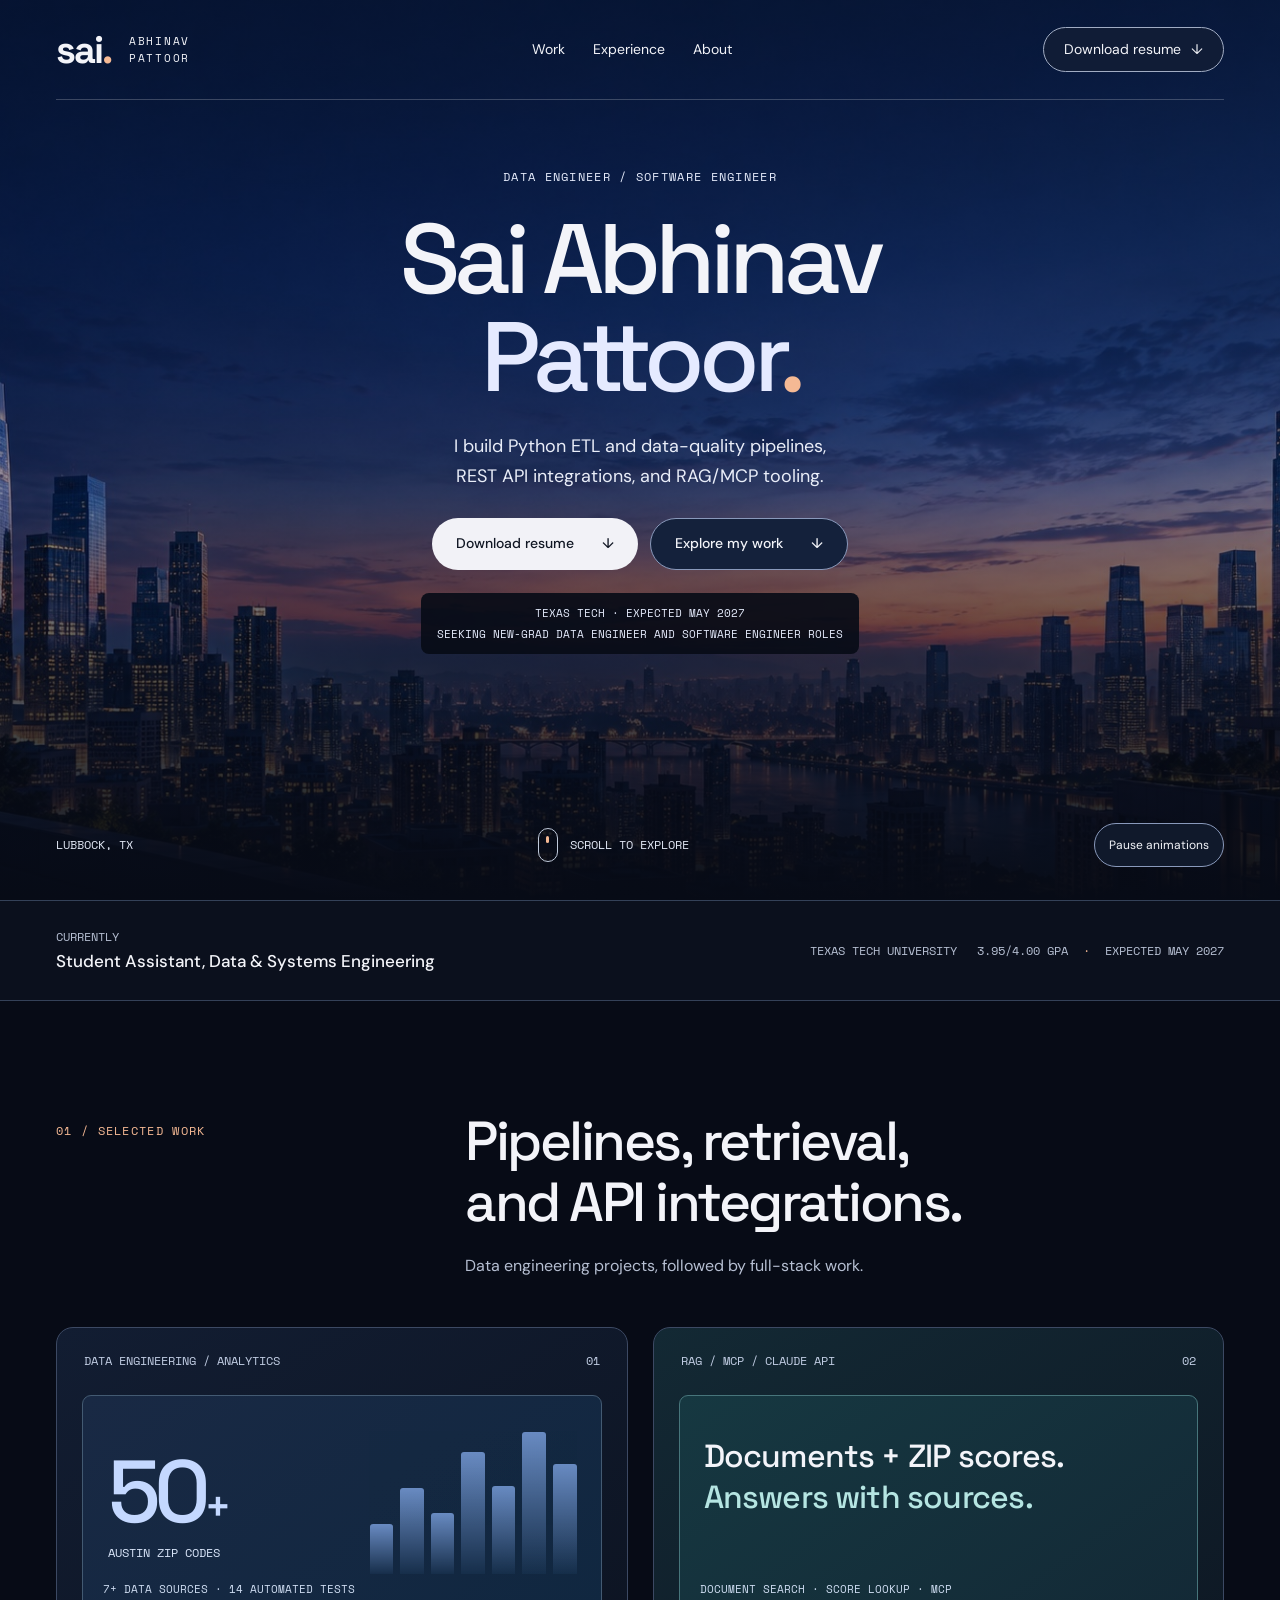
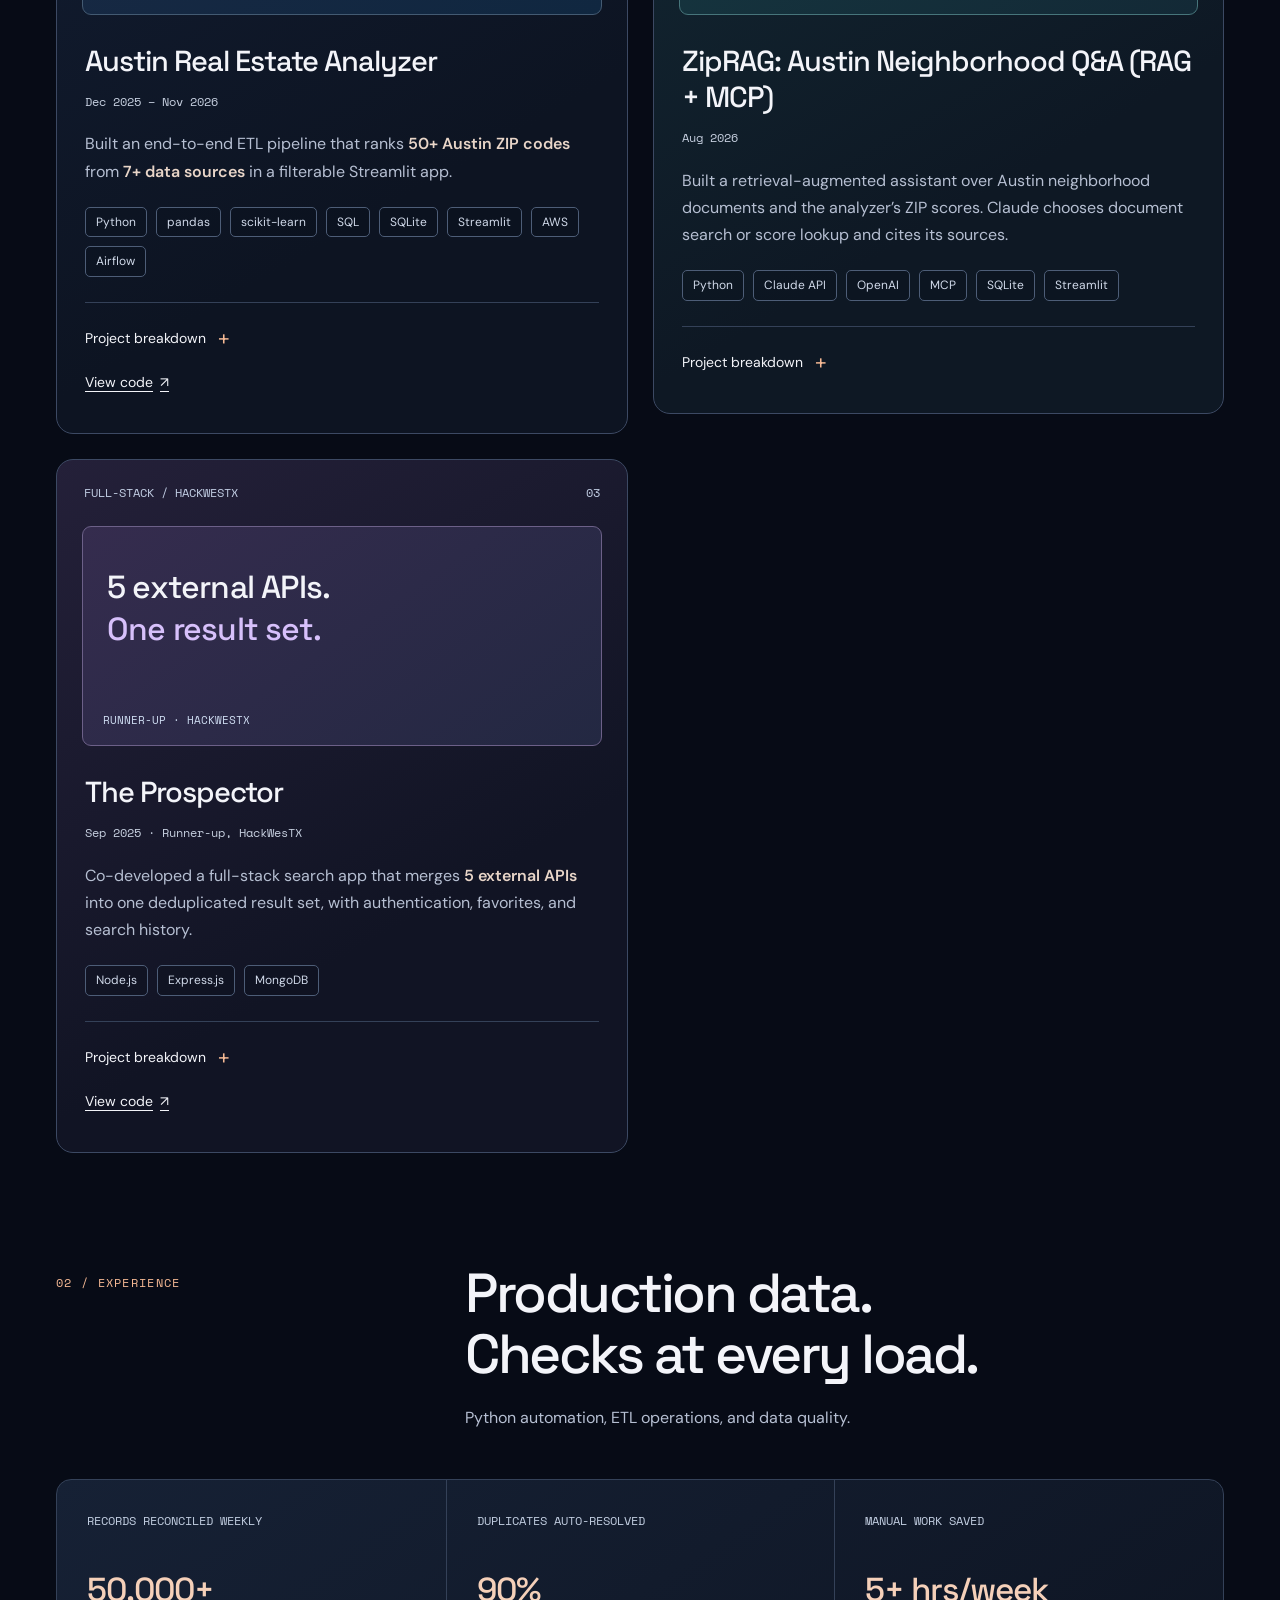
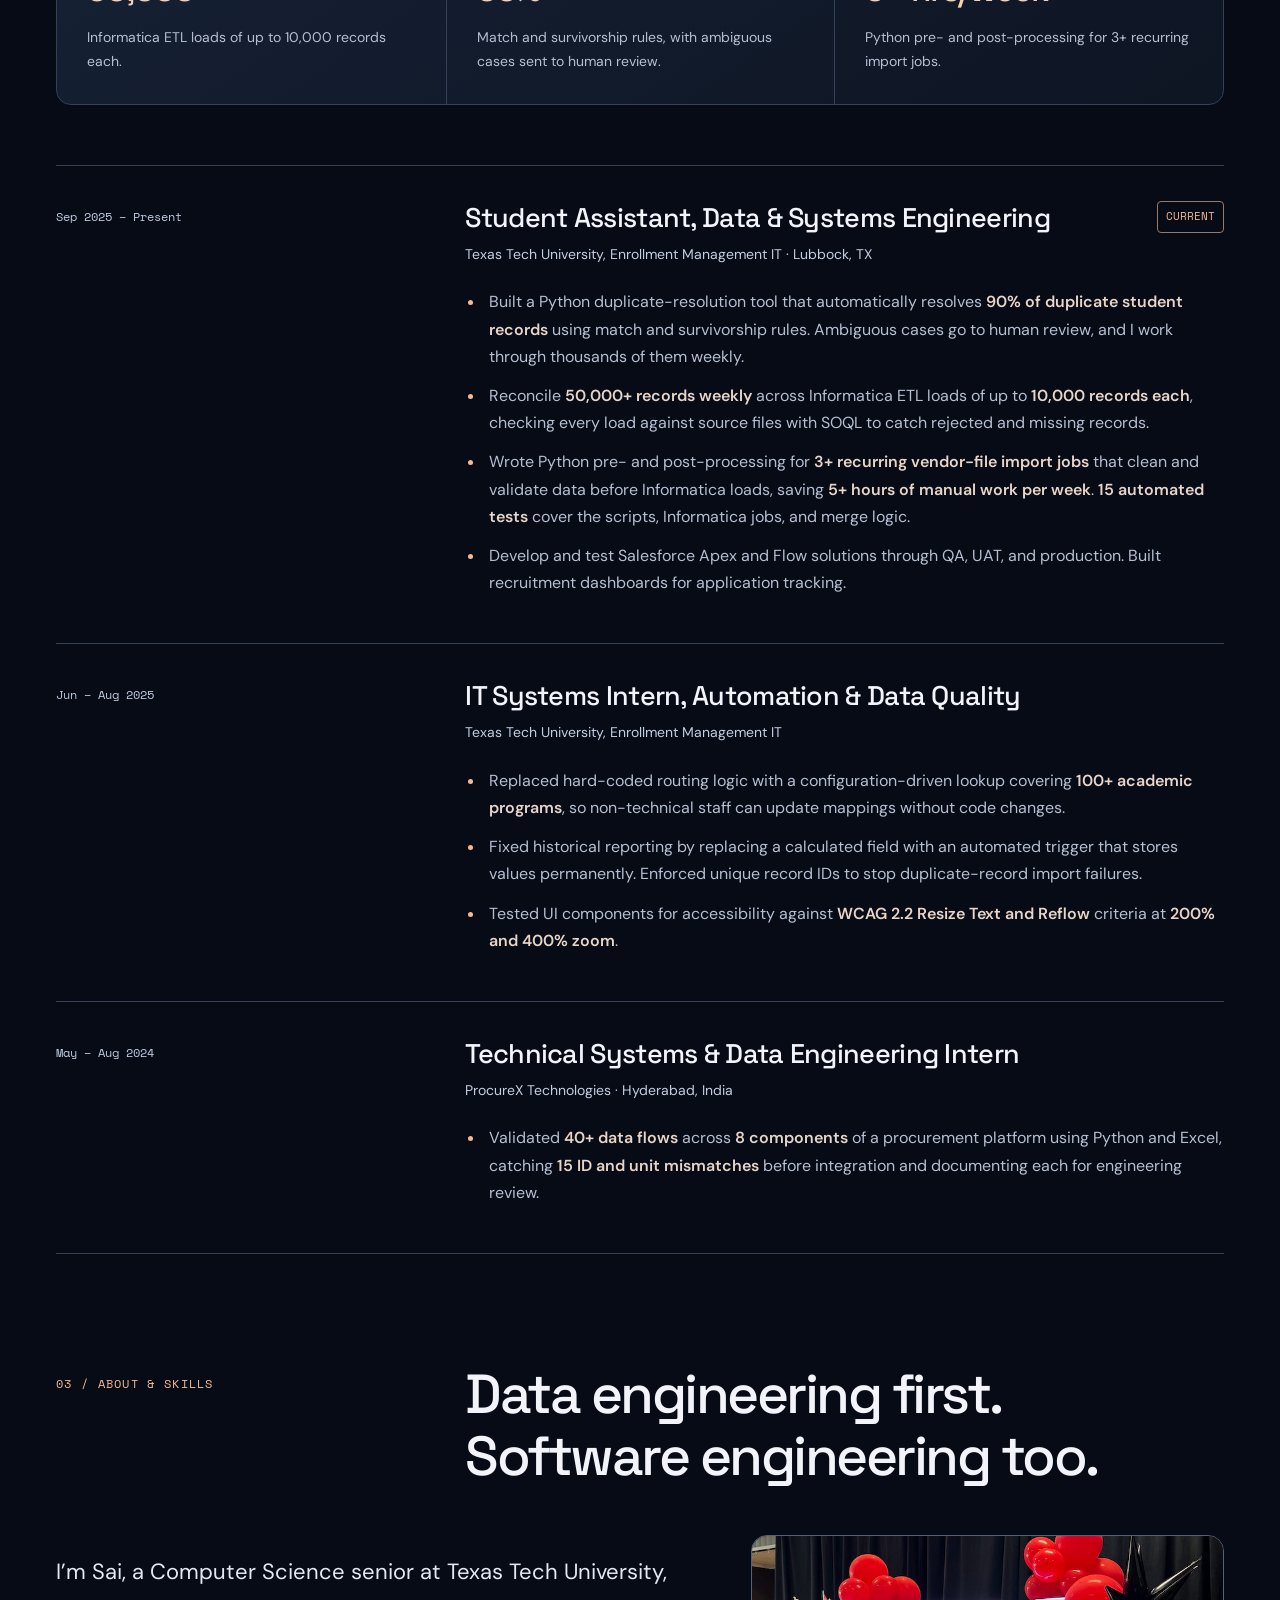
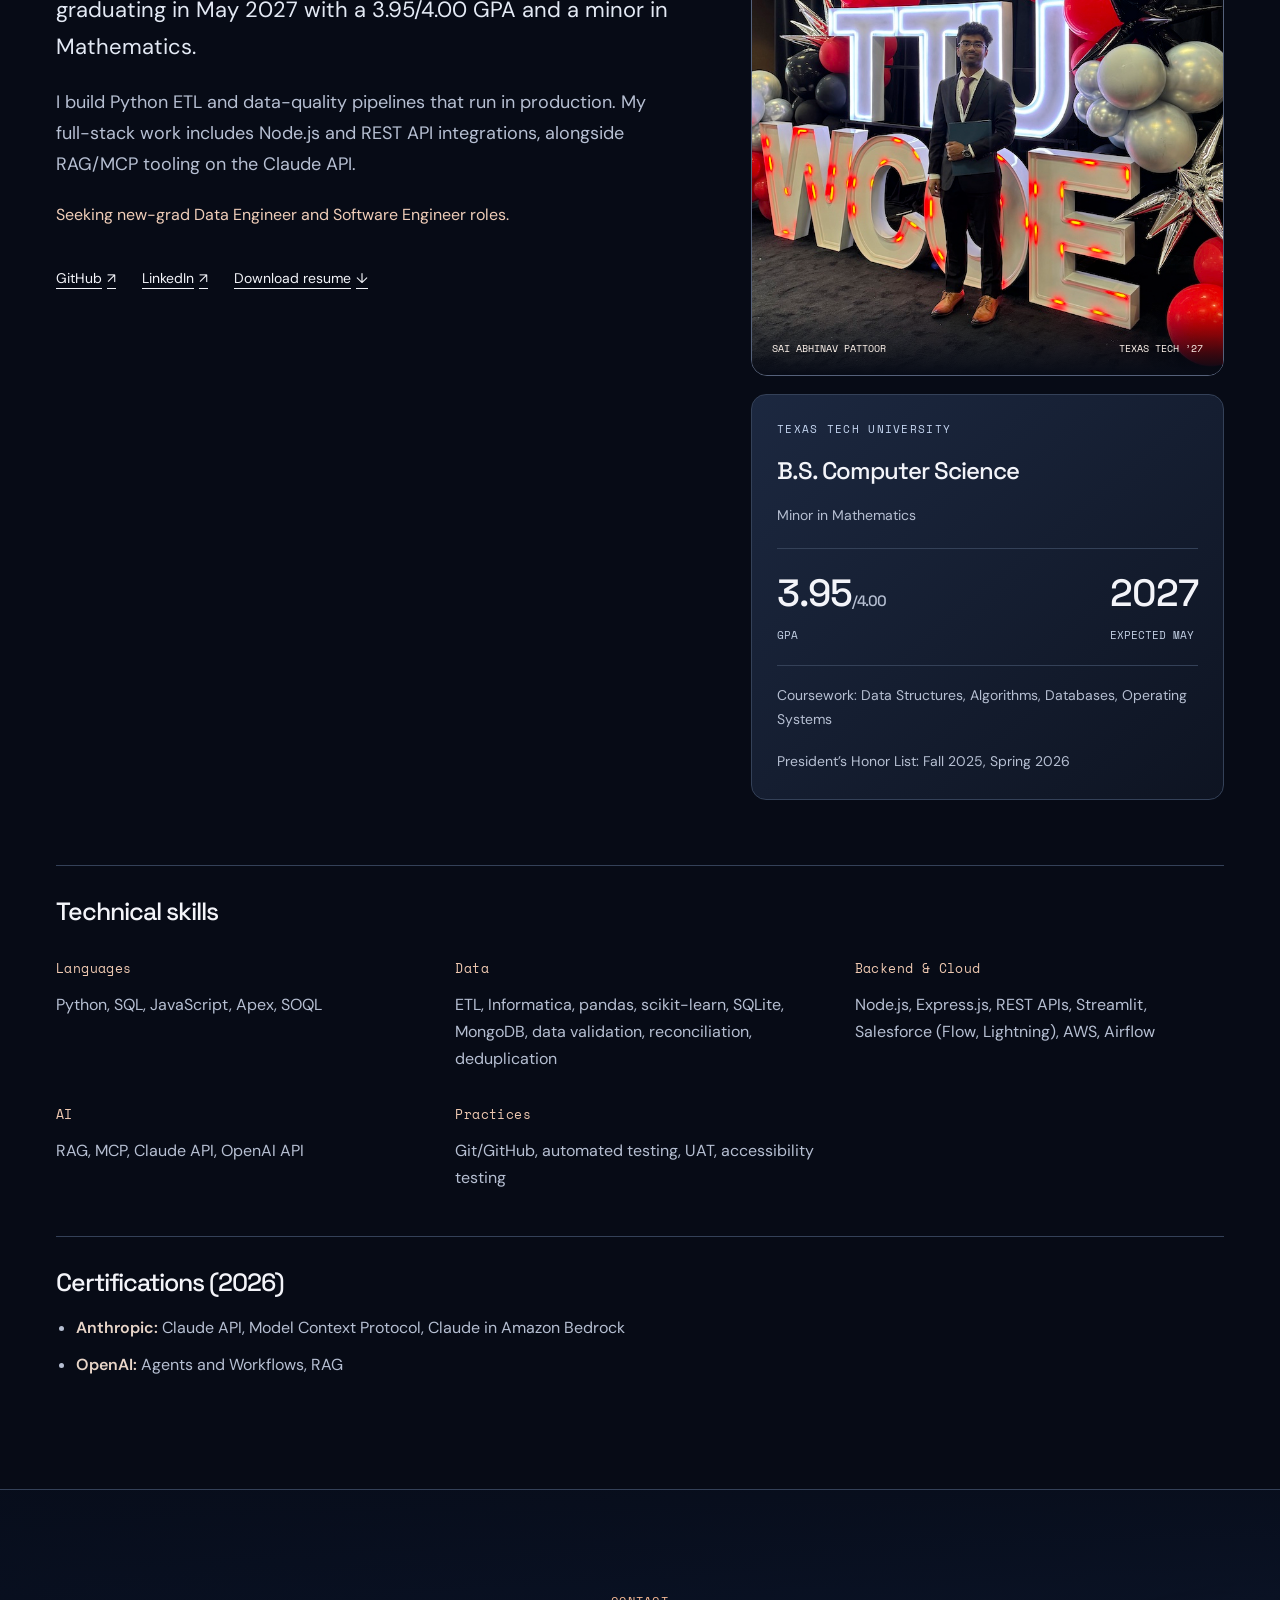
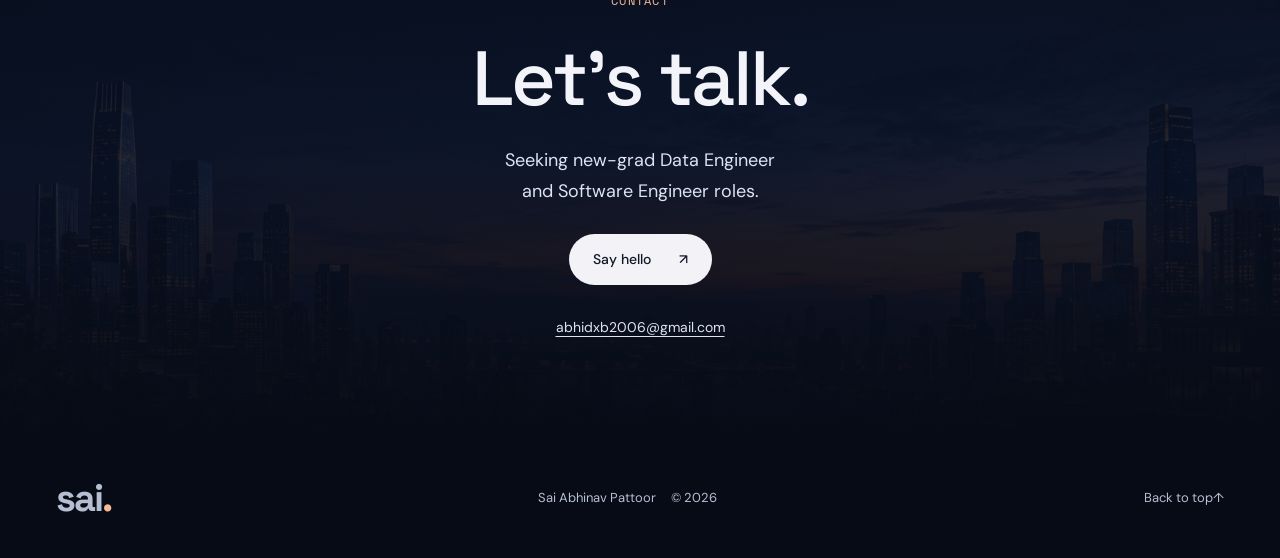
==== commit ba26f525: "Remove public TODO notes and correct ZipRAG date to August 2026 Keep the downloadable resume date co" ====
--- a/index.html
+++ b/index.html
@@ -23,8 +23,8 @@
   <link rel="preconnect" href="https://fonts.gstatic.com" crossorigin>
   <link href="https://fonts.googleapis.com/css2?family=DM+Sans:wght@400;500;600;700&family=Space+Grotesk:wght@400;500;600;700&family=Space+Mono:wght@400;700&display=swap" rel="stylesheet">
   <link rel="preload" href="assets/skyline.jpg" as="image" fetchpriority="high">
-  <link rel="stylesheet" href="style.css">
-  <script src="app.js" defer></script>
+  <link rel="stylesheet" href="style.css?v=20261101-2">
+  <script src="app.js?v=20261101-2" defer></script>
 </head>
 <body>
   <a class="skip" href="#main">Skip to main content</a>
@@ -35,7 +35,7 @@
       <nav aria-label="Main navigation">
         <a href="#work">Work</a><a href="#experience">Experience</a><a href="#about">About</a>
       </nav>
-      <a class="resume-nav" href="resume.pdf" download="Sai_Abhinav_Pattoor_Resume.pdf">Download resume <span aria-hidden="true">↓</span></a>
+      <a class="resume-nav" href="resume.pdf?v=20261101-3" download="Sai_Abhinav_Pattoor_Resume.pdf">Download resume <span aria-hidden="true">↓</span></a>
     </div>
   </header>
   <main id="main" tabindex="-1">
@@ -47,7 +47,7 @@
         <h1 id="name"><span>Sai Abhinav</span><span class="surname">Pattoor<span class="name-period">.</span></span></h1>
         <p class="hero-description">I build Python ETL and data-quality pipelines,<br> REST API integrations, and RAG/MCP tooling.</p>
         <div class="hero-actions">
-          <a class="button light" href="resume.pdf" download="Sai_Abhinav_Pattoor_Resume.pdf">Download resume <span aria-hidden="true">↓</span></a>
+          <a class="button light" href="resume.pdf?v=20261101-3" download="Sai_Abhinav_Pattoor_Resume.pdf">Download resume <span aria-hidden="true">↓</span></a>
           <a class="button glass" href="#work">Explore my work <span aria-hidden="true">↓</span></a>
         </div>
         <p class="availability">TEXAS TECH · EXPECTED MAY 2027<br>SEEKING NEW-GRAD DATA ENGINEER AND SOFTWARE ENGINEER ROLES</p>
@@ -86,10 +86,9 @@
           <div class="card-visual rag-visual" aria-hidden="true"><div class="search-concept"><span>Documents + ZIP scores.<br><strong>Answers with sources.</strong></span></div><span class="visual-note">DOCUMENT SEARCH · SCORE LOOKUP · MCP</span></div>
           <div class="card-body">
             <h3 id="ziprag-title">ZipRAG: Austin Neighborhood Q&amp;A (RAG + MCP)</h3>
-            <p class="project-date">Nov 2026</p>
+            <p class="project-date">Aug 2026</p>
             <p>Built a retrieval-augmented assistant over Austin neighborhood documents and the analyzer’s ZIP scores. Claude chooses document search or score lookup and cites its sources.</p>
             <div class="tags" aria-label="Technologies"><span>Python</span><span>Claude API</span><span>OpenAI</span><span>MCP</span><span>SQLite</span><span>Streamlit</span></div>
-            <p class="todo">TODO: Add the verified ZipRAG repository or demo URL.</p>
             <div class="card-actions">
               <details><summary>Project breakdown <span aria-hidden="true">+</span><span class="sr-only">: ZipRAG</span></summary><p><b>Problem:</b> Answer questions using neighborhood documents and the analyzer’s ZIP scores.</p><p><b>Build:</b> Used Claude tool calls to choose document search or score lookup. Exposed both tools through an MCP server for Claude Desktop.</p><p><b>Result:</b> Answers cite their sources. Wrote a 10-question evaluation set to test whether the right source lands in the top 3 retrieved results (hit@3).</p></details>
             </div>
@@ -103,7 +102,6 @@
             <p class="project-date">Sep 2025 · Runner-up, HackWesTX</p>
             <p>Co-developed a full-stack search app that merges <strong>5 external APIs</strong> into one deduplicated result set, with authentication, favorites, and search history.</p>
             <div class="tags" aria-label="Technologies"><span>Node.js</span><span>Express.js</span><span>MongoDB</span></div>
-            <p class="todo">TODO: Describe what I personally built for The Prospector.</p>
             <div class="card-actions">
               <details><summary>Project breakdown <span aria-hidden="true">+</span><span class="sr-only">: The Prospector</span></summary><p><b>Problem:</b> Search across 5 external APIs without duplicate results.</p><p><b>Build:</b> Co-developed the app with Node.js, Express.js, and MongoDB.</p><p><b>Result:</b> One deduplicated result set with authentication, favorites, and search history. Runner-up at HackWesTX.</p></details>
               <a class="repo" href="https://github.com/spattoor/The-Prospector" aria-label="View The Prospector source code">View code <span aria-hidden="true">↗</span></a>
@@ -156,7 +154,7 @@
           <p>I’m Sai, a Computer Science senior at Texas Tech University, graduating in May 2027 with a 3.95/4.00 GPA and a minor in Mathematics.</p>
           <p>I build Python ETL and data-quality pipelines that run in production. My full-stack work includes Node.js and REST API integrations, alongside RAG/MCP tooling on the Claude API.</p>
           <p class="about-focus">Seeking new-grad Data Engineer and Software Engineer roles.</p>
-          <div class="social-links"><a href="https://github.com/spattoor">GitHub <span aria-hidden="true">↗</span></a><a href="https://www.linkedin.com/in/sai-abhinav-p-00257b240/">LinkedIn <span aria-hidden="true">↗</span></a><a href="resume.pdf" download="Sai_Abhinav_Pattoor_Resume.pdf">Download resume <span aria-hidden="true">↓</span></a></div>
+          <div class="social-links"><a href="https://github.com/spattoor">GitHub <span aria-hidden="true">↗</span></a><a href="https://www.linkedin.com/in/sai-abhinav-p-00257b240/">LinkedIn <span aria-hidden="true">↗</span></a><a href="resume.pdf?v=20261101-3" download="Sai_Abhinav_Pattoor_Resume.pdf">Download resume <span aria-hidden="true">↓</span></a></div>
         </div>
         <div class="about-profile">
           <figure class="portrait"><img src="assets/sai-abhinav.jpg" alt="Sai Abhinav Pattoor" width="735" height="685" loading="lazy" decoding="async"><figcaption><span>SAI ABHINAV PATTOOR</span><span>TEXAS TECH ’27</span></figcaption></figure>
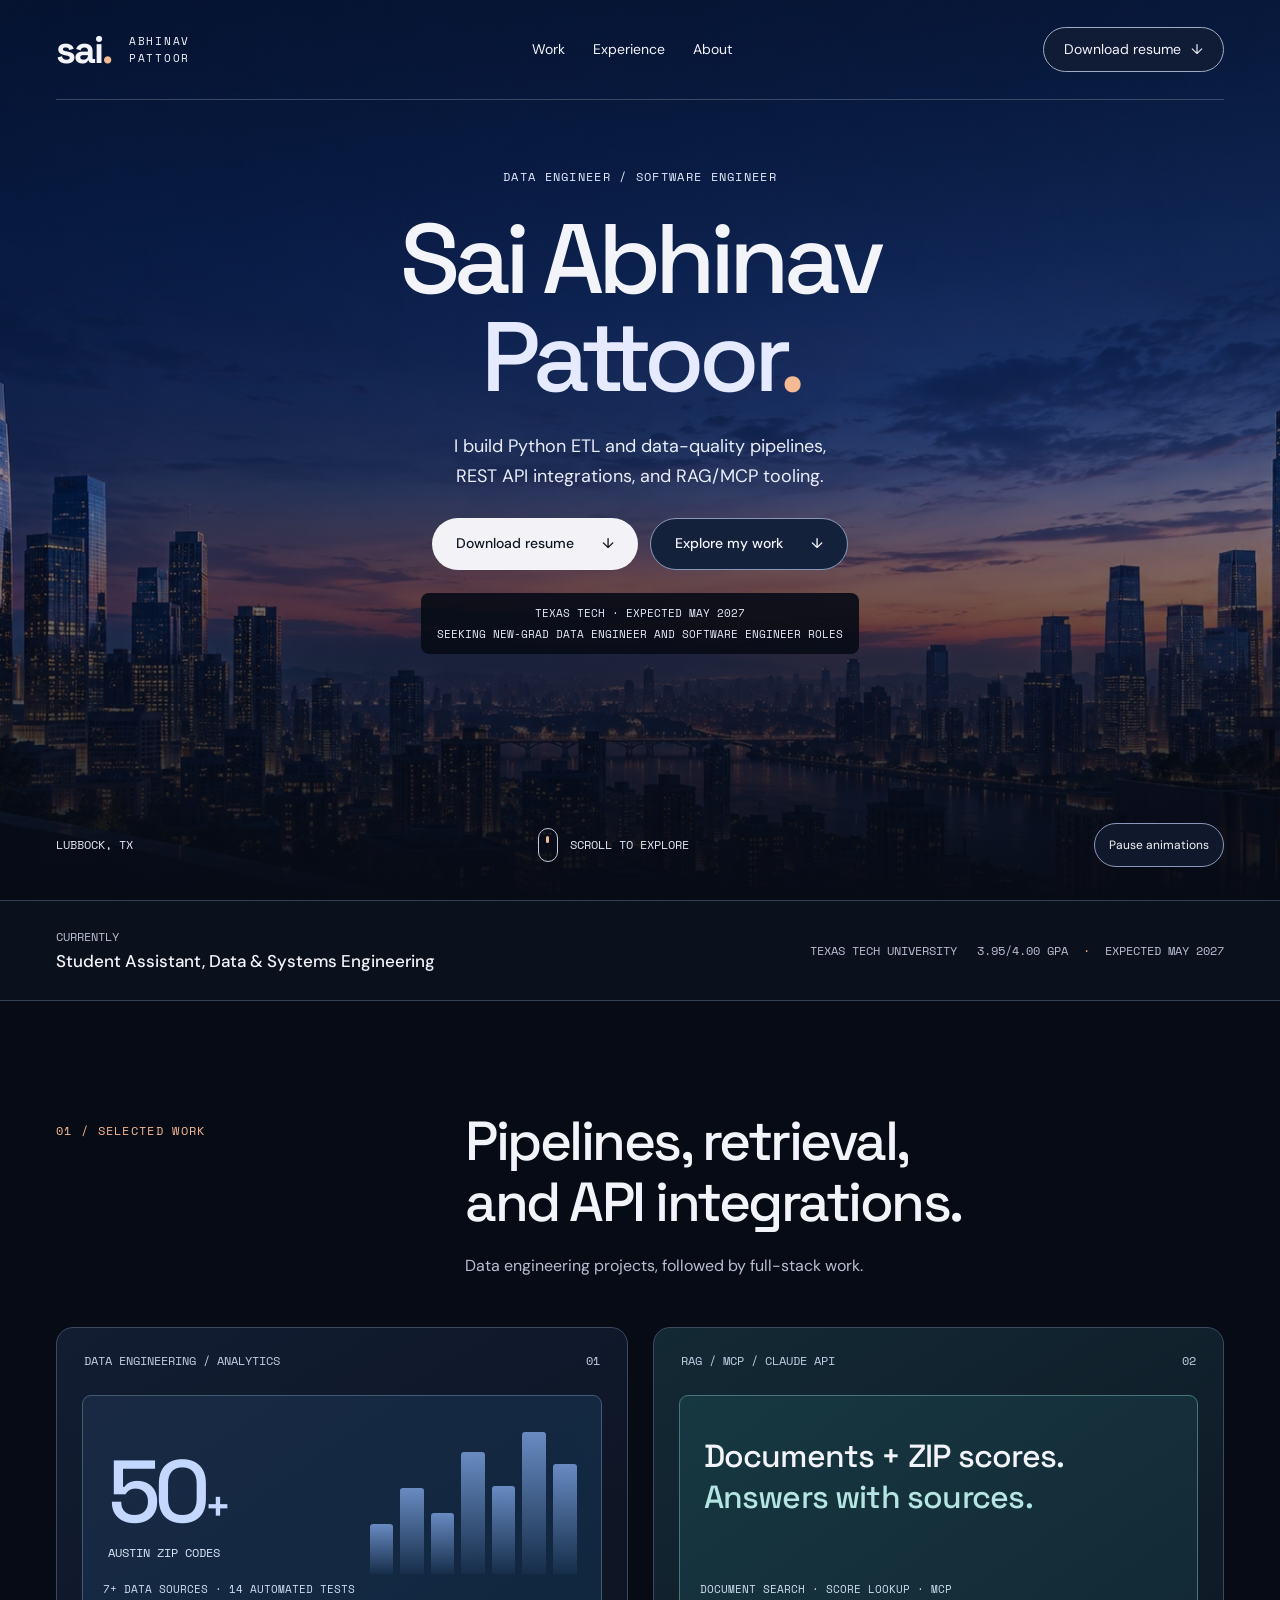
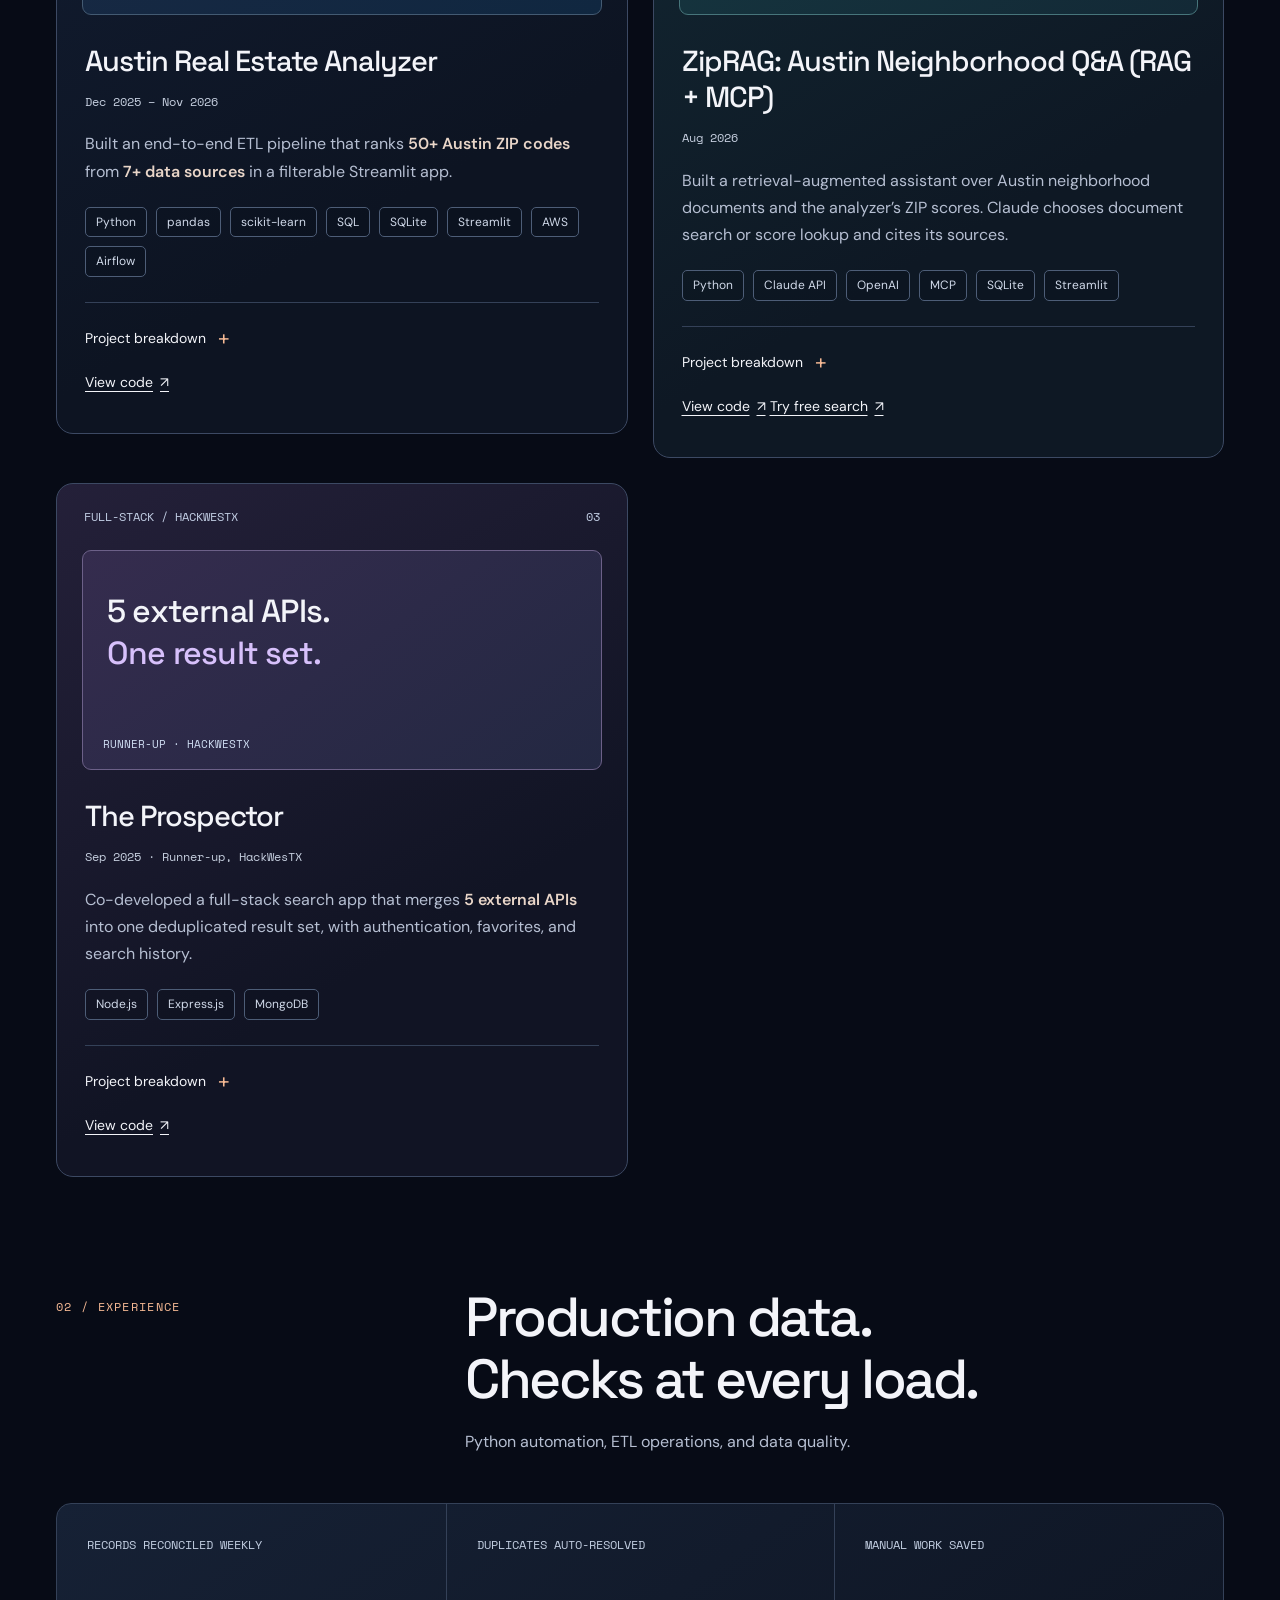
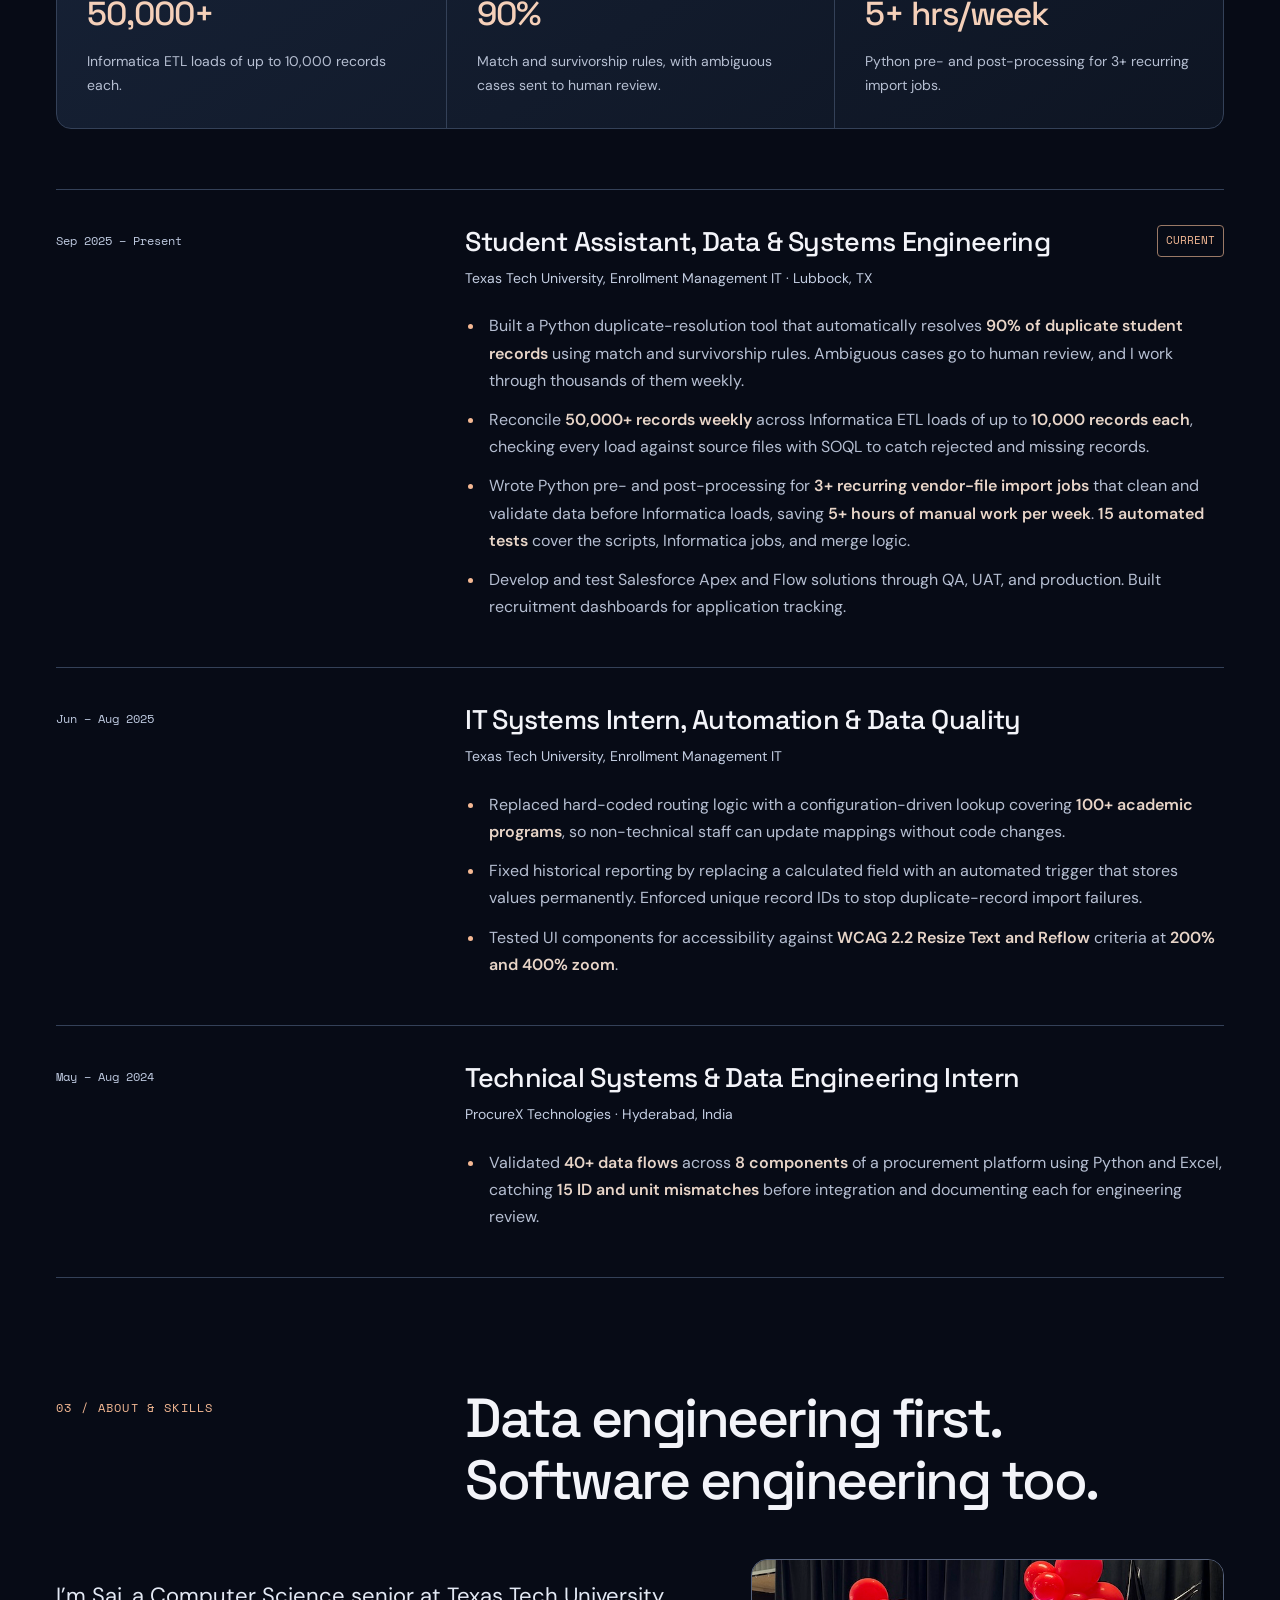
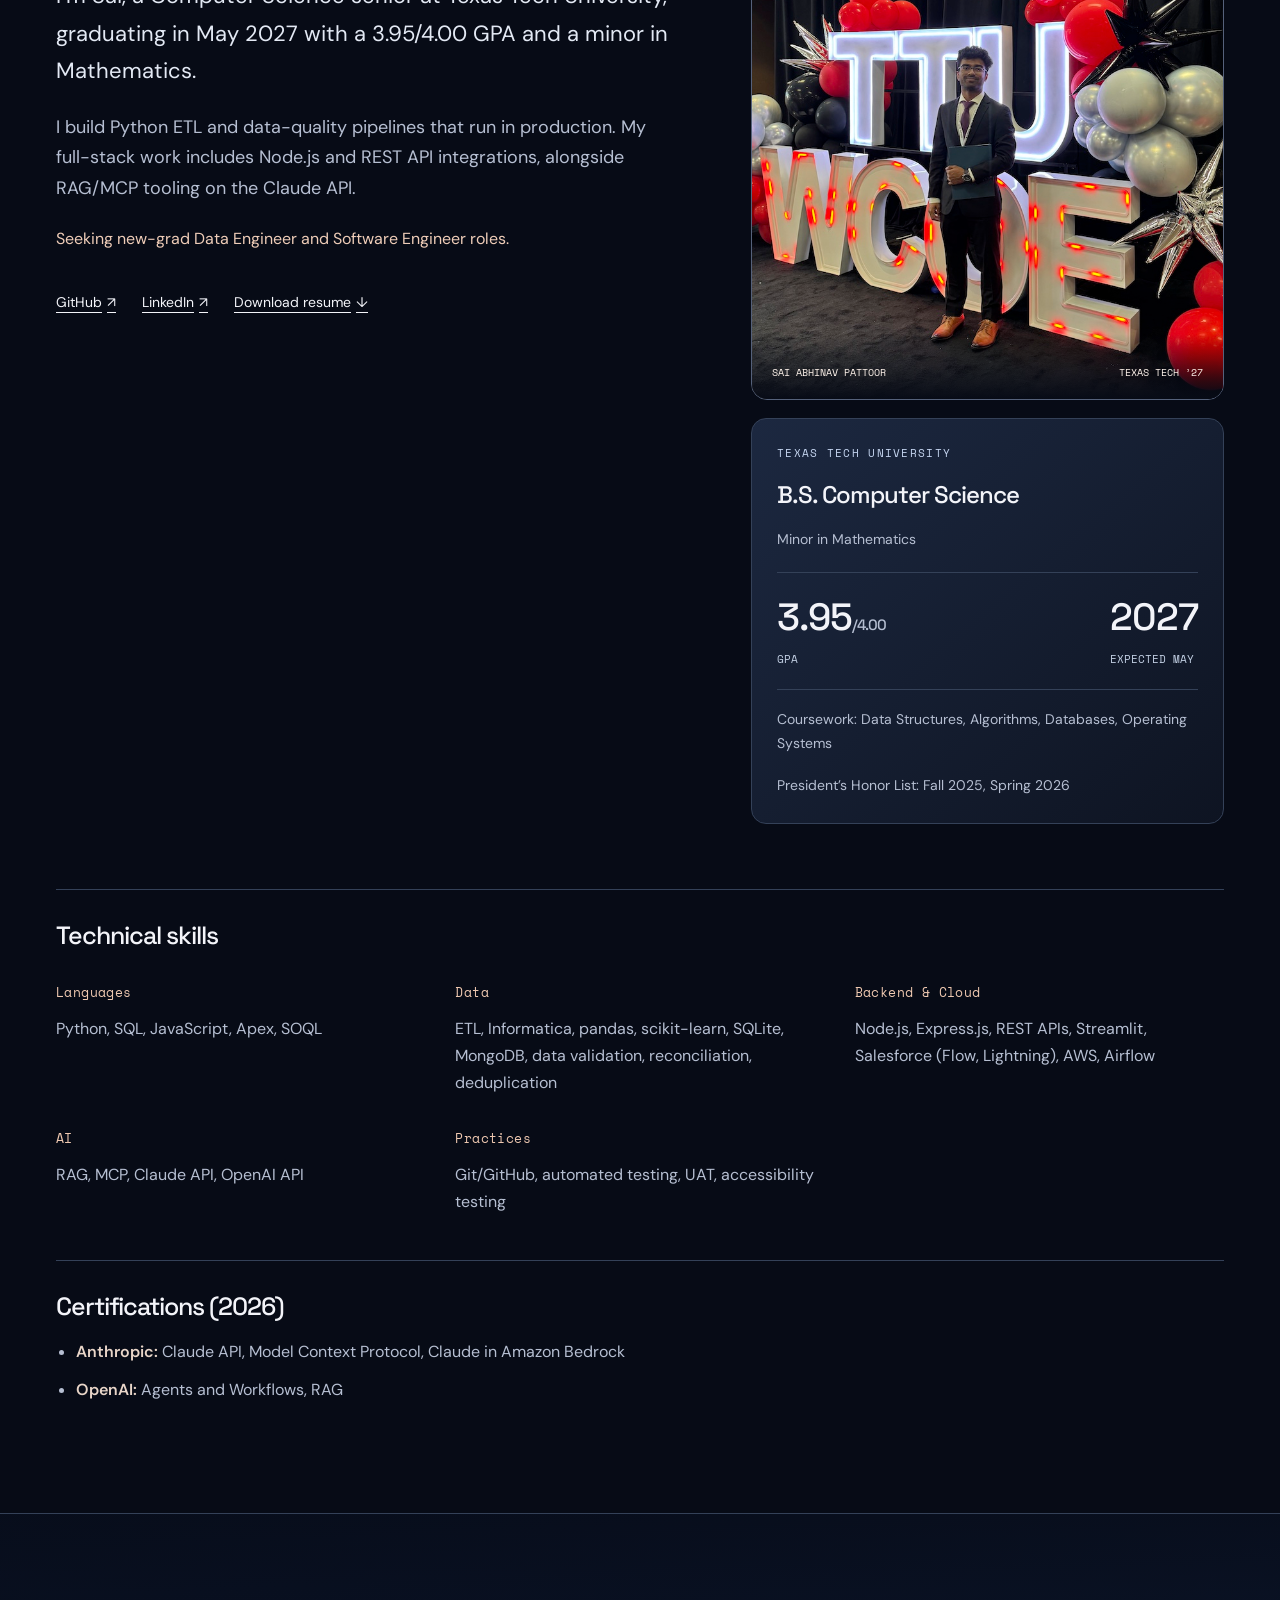
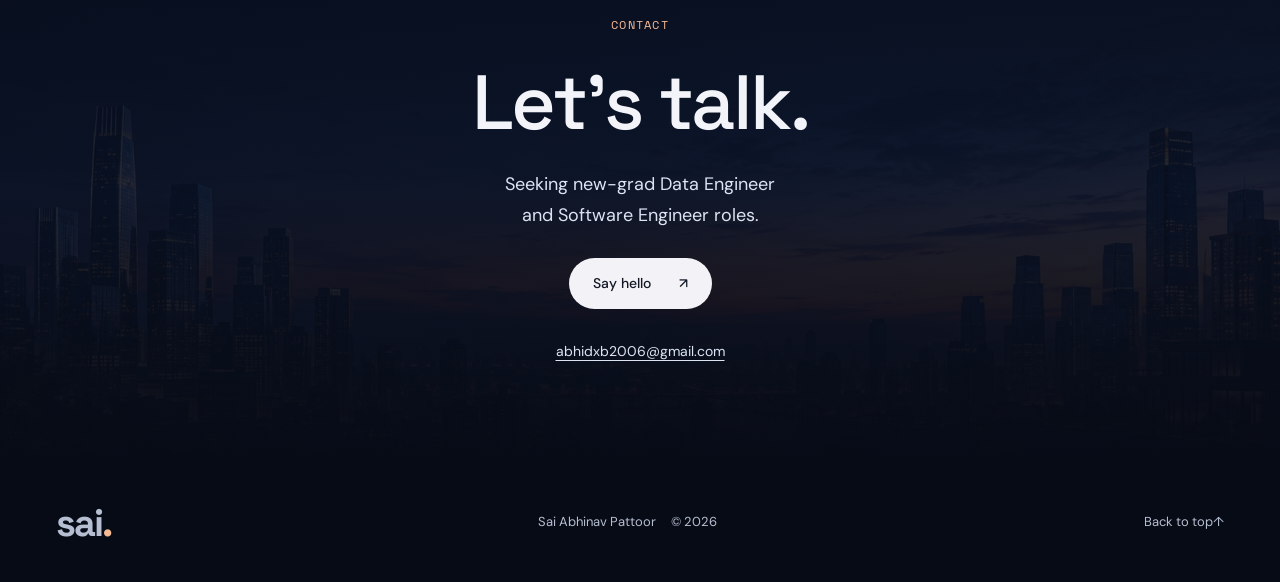
==== commit 0198faa1: "Link ZipRAG card to verified repository and free search demo" ====
--- a/index.html
+++ b/index.html
@@ -91,6 +91,8 @@
             <div class="tags" aria-label="Technologies"><span>Python</span><span>Claude API</span><span>OpenAI</span><span>MCP</span><span>SQLite</span><span>Streamlit</span></div>
             <div class="card-actions">
               <details><summary>Project breakdown <span aria-hidden="true">+</span><span class="sr-only">: ZipRAG</span></summary><p><b>Problem:</b> Answer questions using neighborhood documents and the analyzer’s ZIP scores.</p><p><b>Build:</b> Used Claude tool calls to choose document search or score lookup. Exposed both tools through an MCP server for Claude Desktop.</p><p><b>Result:</b> Answers cite their sources. Wrote a 10-question evaluation set to test whether the right source lands in the top 3 retrieved results (hit@3).</p></details>
+              <a class="repo" href="https://github.com/spattoor/ZipRAG" aria-label="View ZipRAG source code">View code <span aria-hidden="true">↗</span></a>
+              <a class="repo" href="https://spattoor-ziprag.streamlit.app/" aria-label="Try the free ZipRAG search and score lookup demo">Try free search <span aria-hidden="true">↗</span></a>
             </div>
           </div>
         </article>
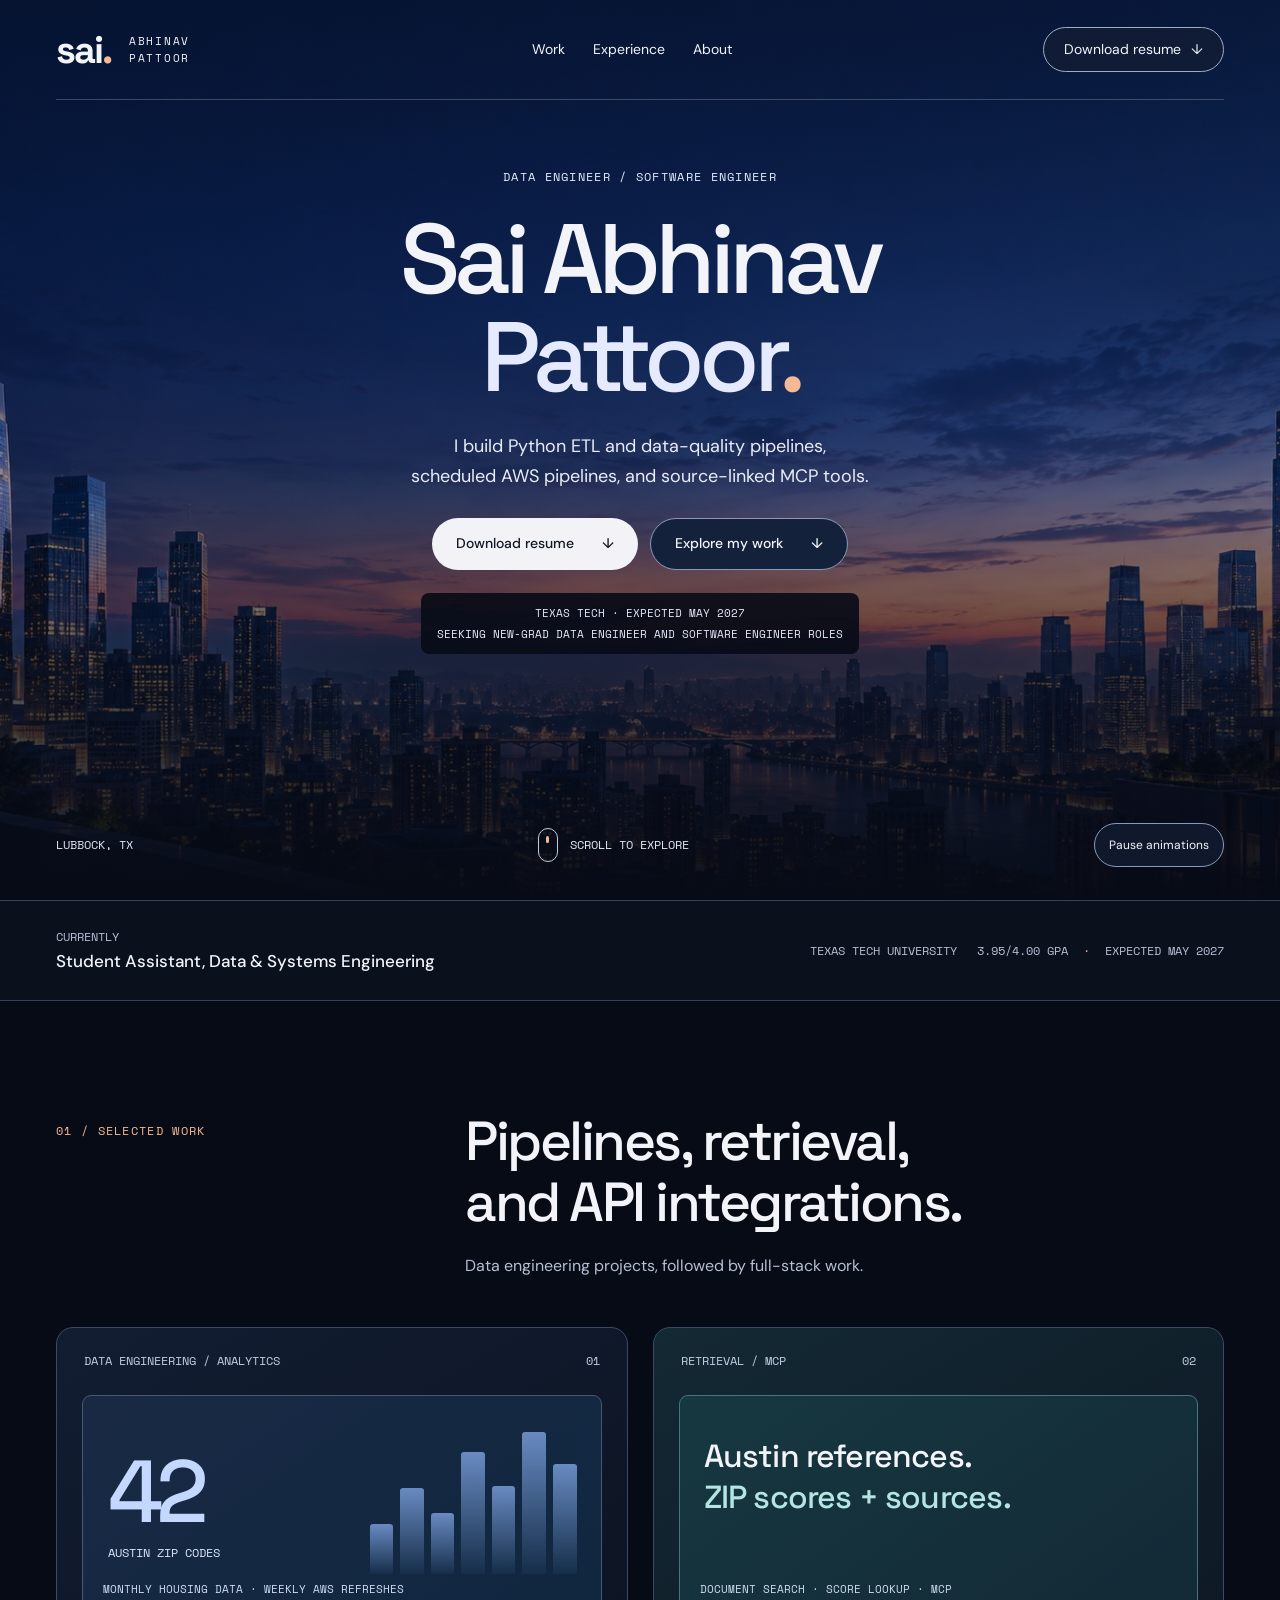
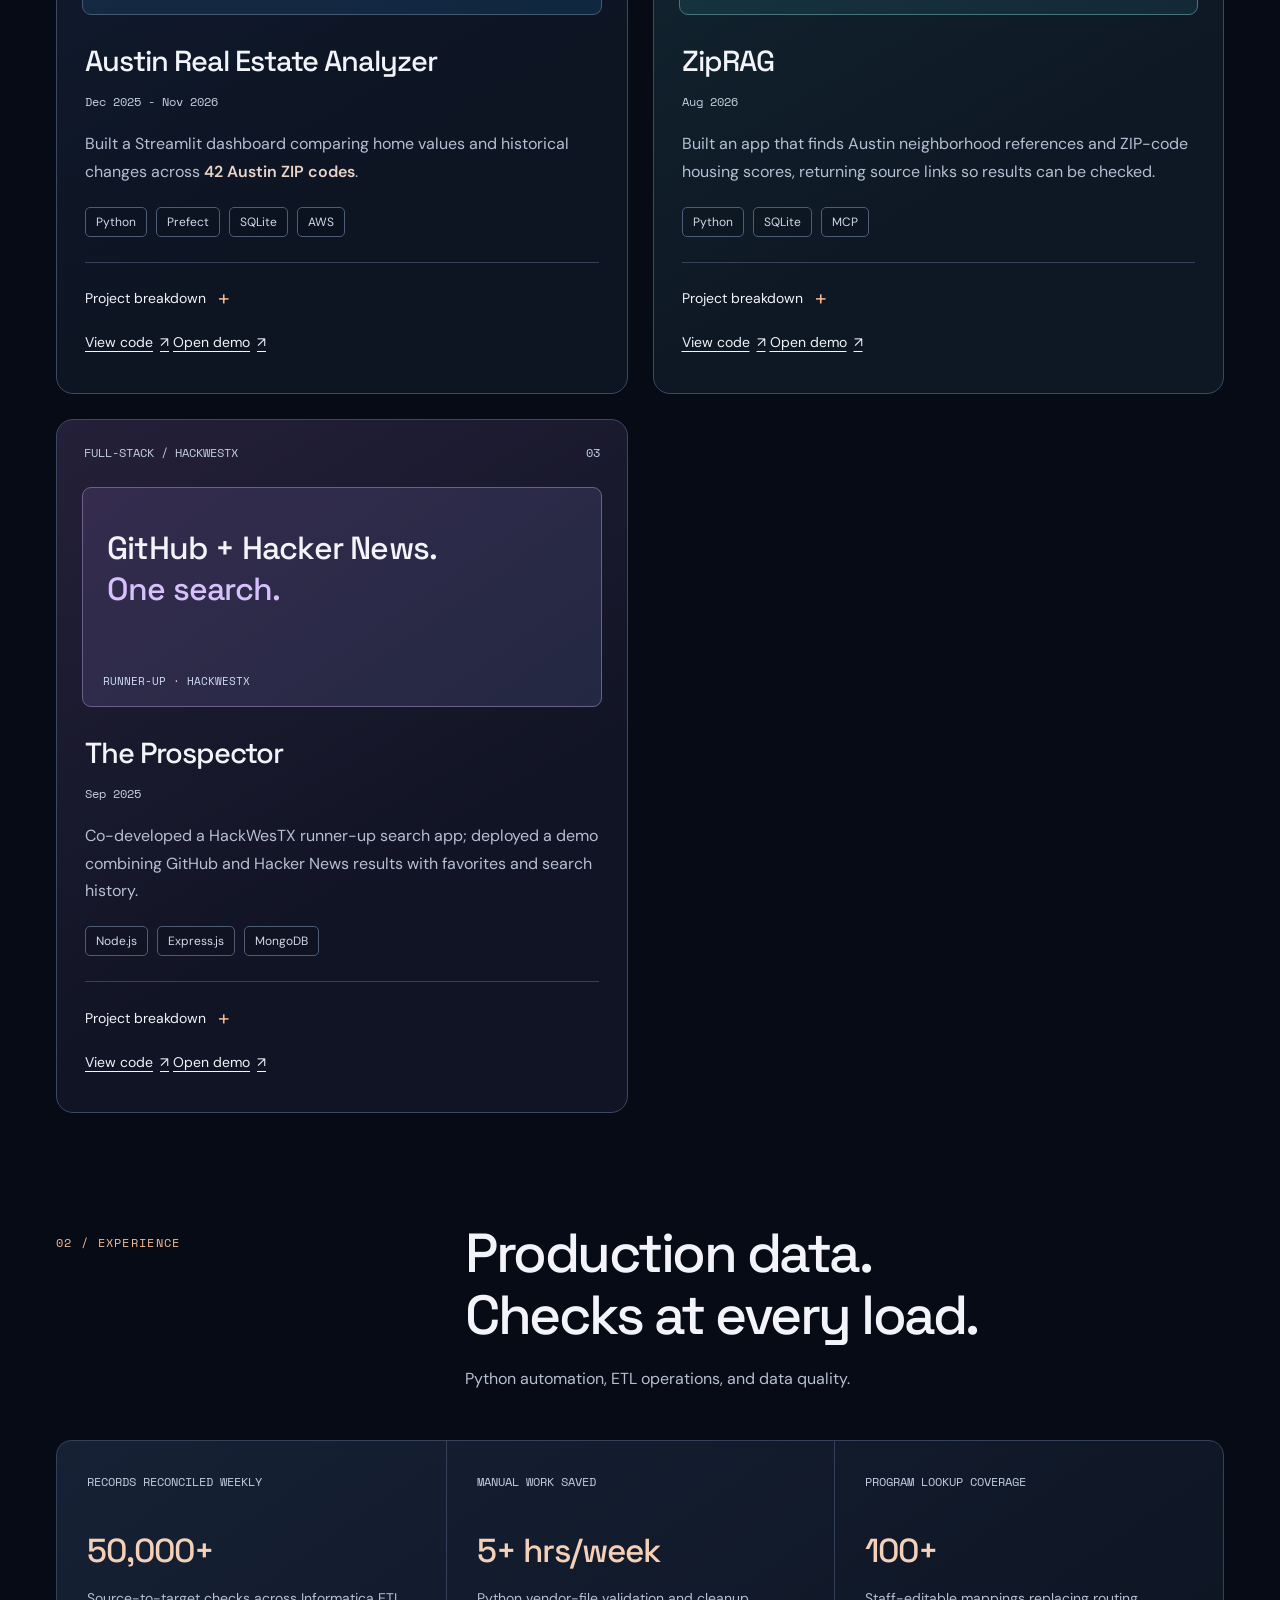
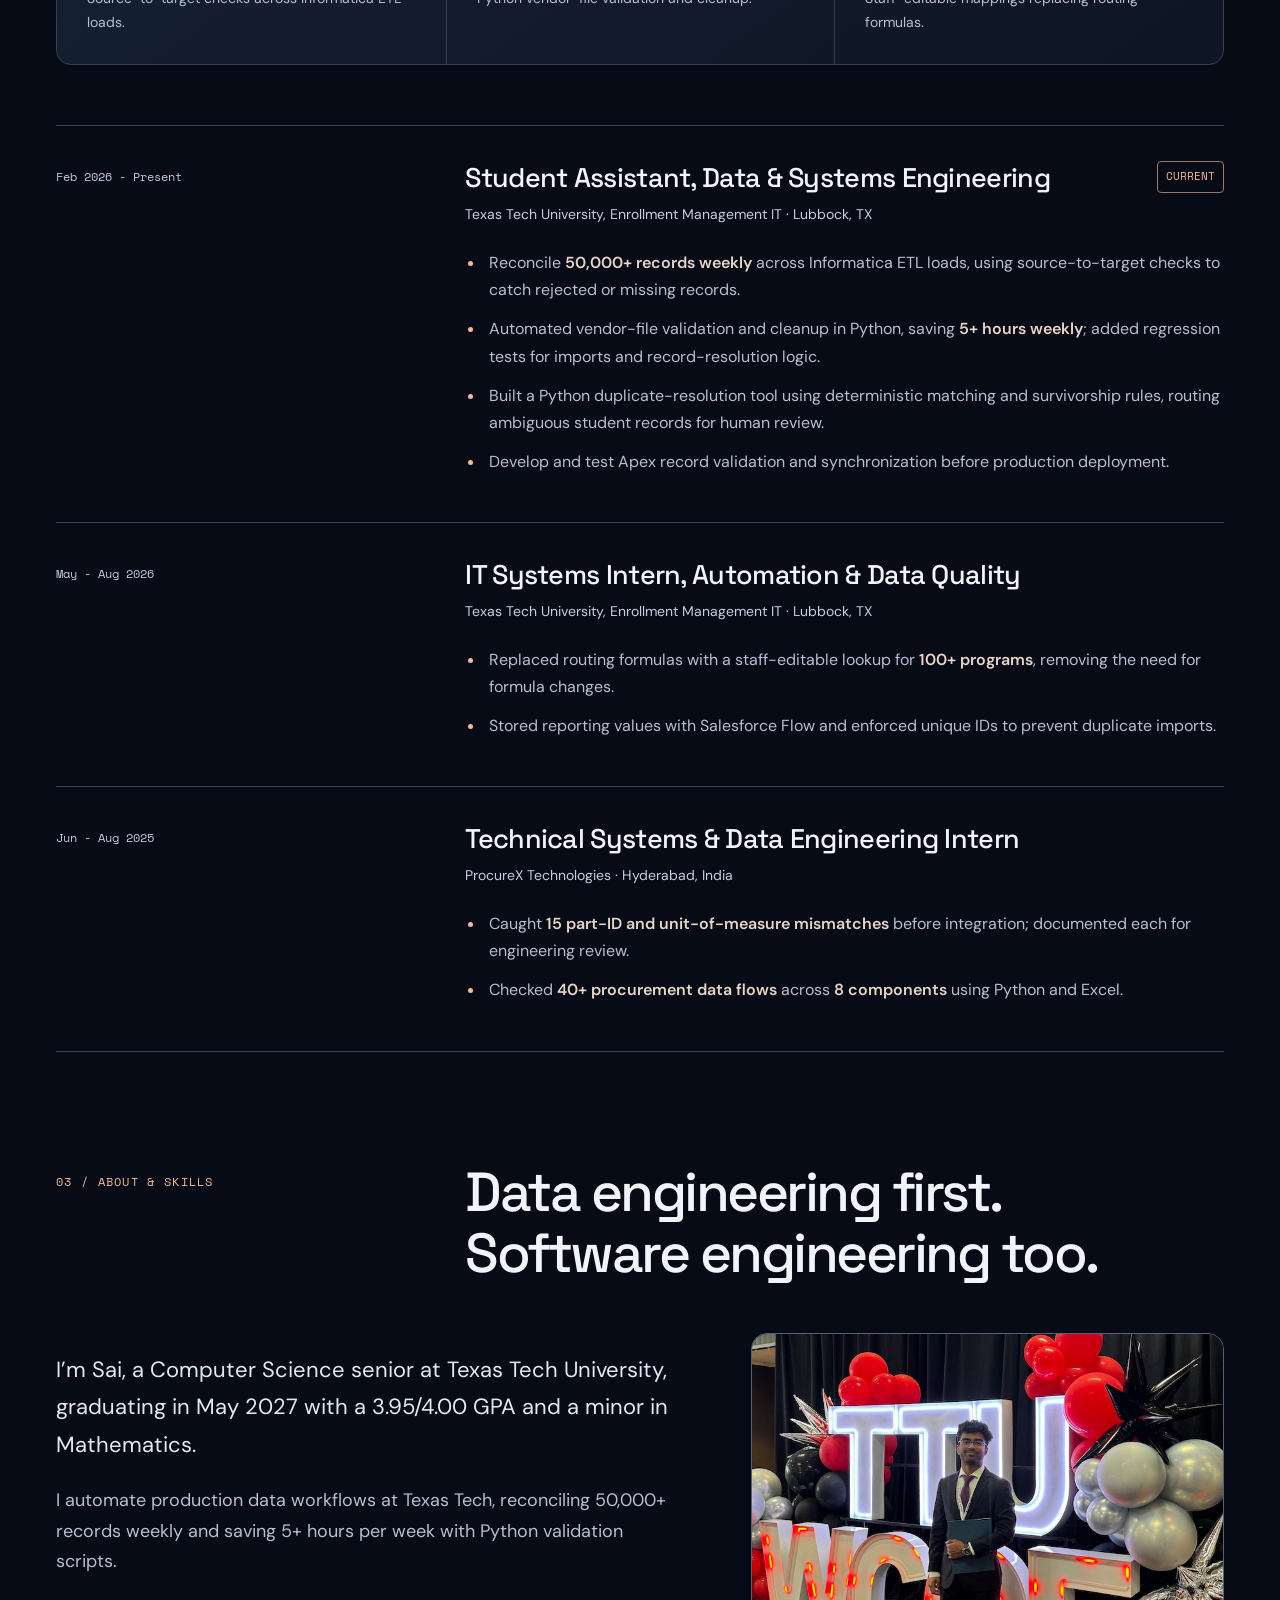
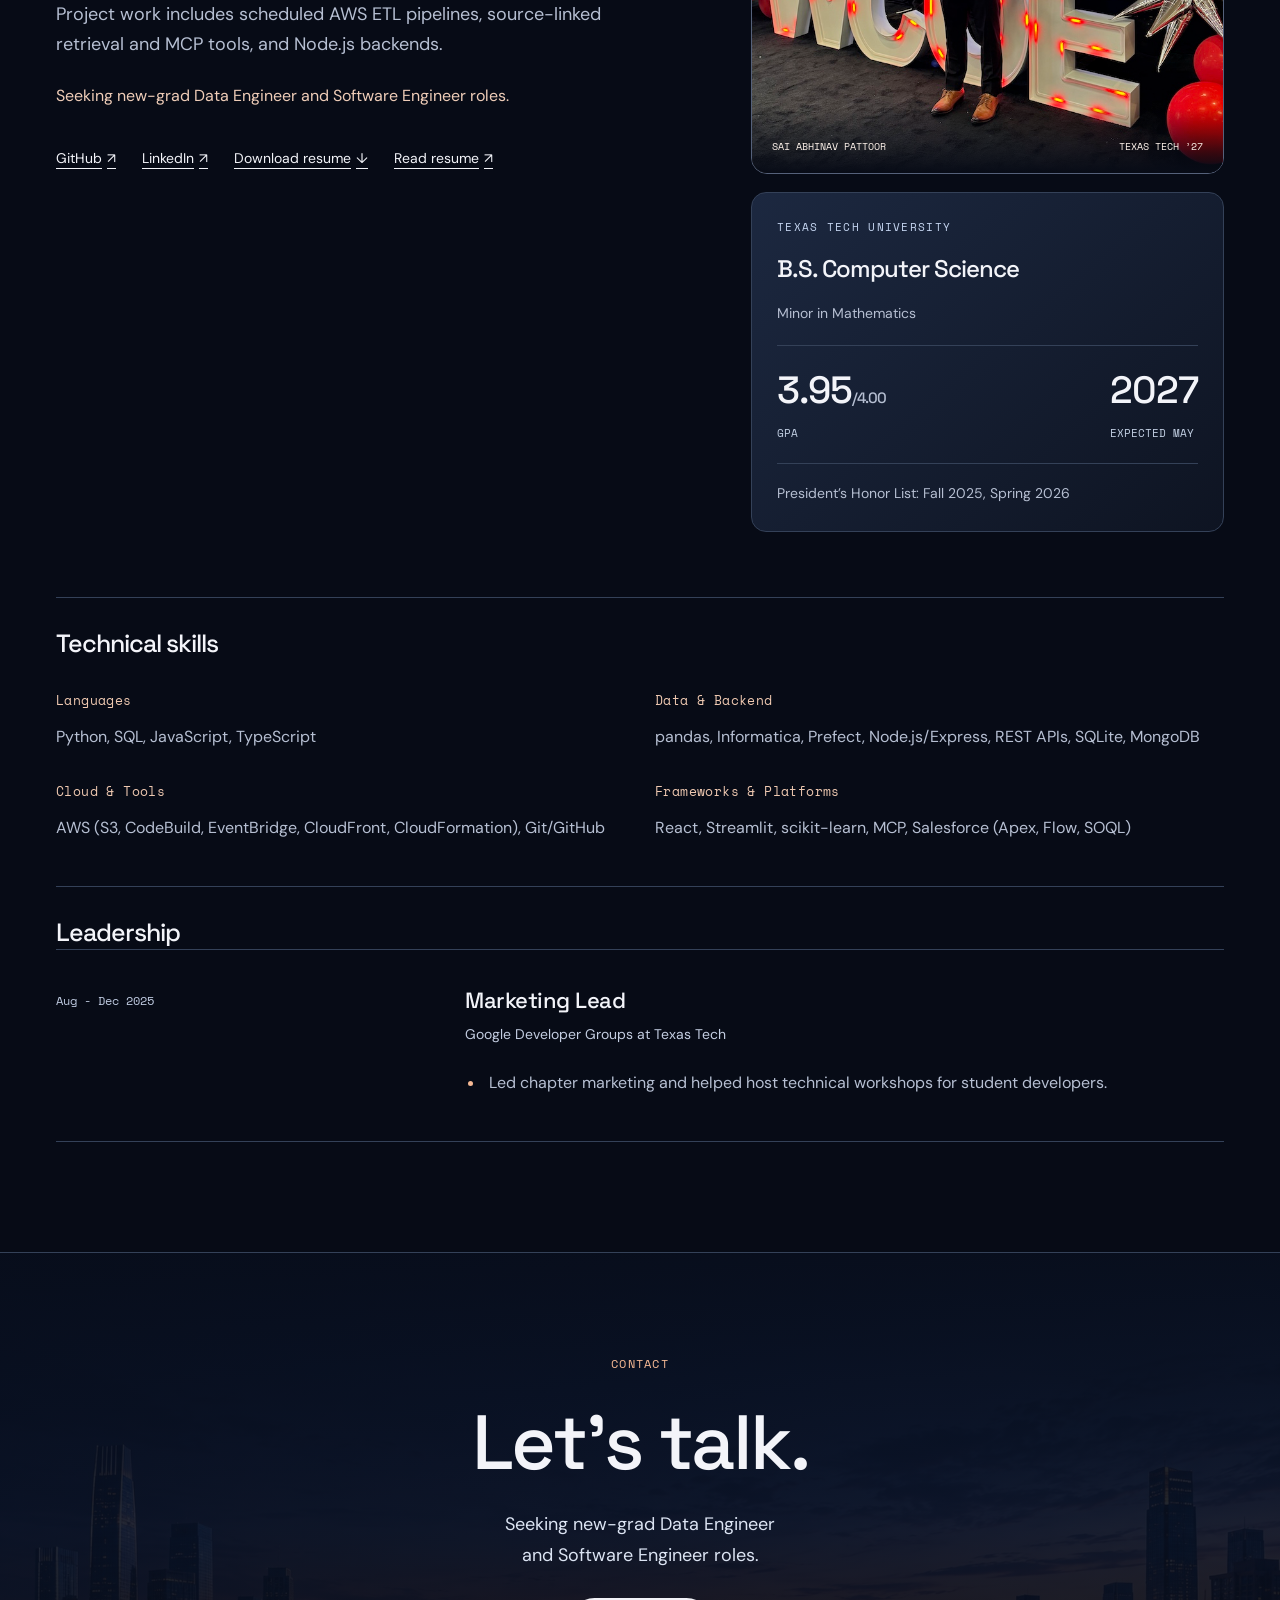
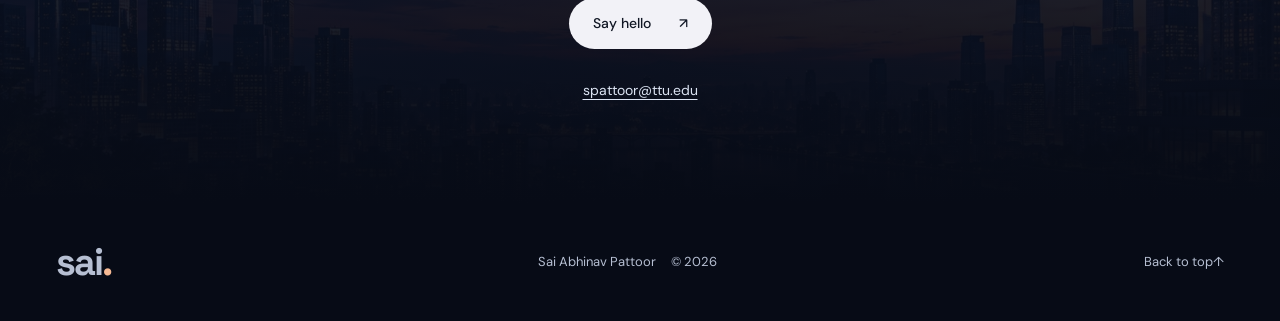
==== commit 43e4f33f: "Sync portfolio experience, projects, skills, leadership, and contact with latest resume" ====
--- a/index.html
+++ b/index.html
@@ -4,18 +4,18 @@
   <meta charset="utf-8">
   <meta name="viewport" content="width=device-width, initial-scale=1">
   <title>Sai Abhinav Pattoor | Data Engineer / Software Engineer</title>
-  <meta name="description" content="Sai Abhinav Pattoor: Data Engineer / Software Engineer seeking new-grad roles. Python ETL, data quality, and RAG/MCP tooling. Texas Tech, expected May 2027.">
+  <meta name="description" content="Sai Abhinav Pattoor: Data Engineer / Software Engineer seeking new-grad roles. Python ETL, data quality, scheduled AWS pipelines, and MCP tools. Texas Tech, expected May 2027.">
   <meta name="theme-color" content="#070b16">
   <link rel="canonical" href="https://spattoor.github.io/">
   <meta property="og:type" content="website">
   <meta property="og:url" content="https://spattoor.github.io/">
   <meta property="og:title" content="Sai Abhinav Pattoor | Data Engineer / Software Engineer">
-  <meta property="og:description" content="Seeking new-grad Data Engineer and Software Engineer roles. Python ETL, data quality, and RAG/MCP tooling. Texas Tech, expected May 2027.">
+  <meta property="og:description" content="Sai Abhinav Pattoor: Data Engineer / Software Engineer seeking new-grad roles. Python ETL, data quality, scheduled AWS pipelines, and MCP tools. Texas Tech, expected May 2027.">
   <meta property="og:image" content="https://spattoor.github.io/assets/skyline.jpg">
   <meta property="og:image:alt" content="Decorative city skyline at dusk">
   <meta name="twitter:card" content="summary_large_image">
   <meta name="twitter:title" content="Sai Abhinav Pattoor | Data Engineer / Software Engineer">
-  <meta name="twitter:description" content="Seeking new-grad Data Engineer and Software Engineer roles. Python ETL, data quality, and RAG/MCP tooling.">
+  <meta name="twitter:description" content="Sai Abhinav Pattoor: Data Engineer / Software Engineer seeking new-grad roles. Python ETL, data quality, scheduled AWS pipelines, and MCP tools. Texas Tech, expected May 2027.">
   <meta name="twitter:image" content="https://spattoor.github.io/assets/skyline.jpg">
   <meta name="twitter:image:alt" content="Decorative city skyline at dusk">
   <link rel="icon" type="image/svg+xml" href="data:image/svg+xml,%3Csvg xmlns='http://www.w3.org/2000/svg' viewBox='0 0 40 40'%3E%3Crect width='40' height='40' rx='11' fill='%23070b16'/%3E%3Ctext x='7' y='29' font-size='25' font-family='Arial' font-weight='bold' fill='%23f5b994'%3Es.%3C/text%3E%3C/svg%3E">
@@ -23,7 +23,7 @@
   <link rel="preconnect" href="https://fonts.gstatic.com" crossorigin>
   <link href="https://fonts.googleapis.com/css2?family=DM+Sans:wght@400;500;600;700&family=Space+Grotesk:wght@400;500;600;700&family=Space+Mono:wght@400;700&display=swap" rel="stylesheet">
   <link rel="preload" href="assets/skyline.jpg" as="image" fetchpriority="high">
-  <link rel="stylesheet" href="style.css?v=20261101-2">
+  <link rel="stylesheet" href="style.css?v=20261103">
   <script src="app.js?v=20261101-2" defer></script>
 </head>
 <body>
@@ -35,7 +35,7 @@
       <nav aria-label="Main navigation">
         <a href="#work">Work</a><a href="#experience">Experience</a><a href="#about">About</a>
       </nav>
-      <a class="resume-nav" href="resume.pdf?v=20261101-3" download="Sai_Abhinav_Pattoor_Resume.pdf">Download resume <span aria-hidden="true">↓</span></a>
+      <a class="resume-nav" href="resume.pdf?v=20261103" download="Sai_Abhinav_Pattoor_Resume.pdf">Download resume <span aria-hidden="true">↓</span></a>
     </div>
   </header>
   <main id="main" tabindex="-1">
@@ -45,9 +45,9 @@
       <div class="hero-content shell">
         <p class="eyebrow hero-kicker">Data Engineer / Software Engineer</p>
         <h1 id="name"><span>Sai Abhinav</span><span class="surname">Pattoor<span class="name-period">.</span></span></h1>
-        <p class="hero-description">I build Python ETL and data-quality pipelines,<br> REST API integrations, and RAG/MCP tooling.</p>
+        <p class="hero-description">I build Python ETL and data-quality pipelines,<br> scheduled AWS pipelines, and source-linked MCP tools.</p>
         <div class="hero-actions">
-          <a class="button light" href="resume.pdf?v=20261101-3" download="Sai_Abhinav_Pattoor_Resume.pdf">Download resume <span aria-hidden="true">↓</span></a>
+          <a class="button light" href="resume.pdf?v=20261103" download="Sai_Abhinav_Pattoor_Resume.pdf">Download resume <span aria-hidden="true">↓</span></a>
           <a class="button glass" href="#work">Explore my work <span aria-hidden="true">↓</span></a>
         </div>
         <p class="availability">TEXAS TECH · EXPECTED MAY 2027<br>SEEKING NEW-GRAD DATA ENGINEER AND SOFTWARE ENGINEER ROLES</p>
@@ -69,44 +69,46 @@
       <div class="work-grid">
         <article class="work-card data-card" aria-labelledby="analyzer-title">
           <div class="card-top"><span class="category">DATA ENGINEERING / ANALYTICS</span><span class="project-number" aria-hidden="true">01</span></div>
-          <div class="card-visual data-visual" aria-hidden="true"><div><strong>50<span>+</span></strong><span>AUSTIN ZIP CODES</span></div><div class="data-bars"><i style="--h:35%"></i><i style="--h:60%"></i><i style="--h:43%"></i><i style="--h:86%"></i><i style="--h:62%"></i><i style="--h:100%"></i><i style="--h:77%"></i></div><span class="visual-note">7+ DATA SOURCES · 14 AUTOMATED TESTS</span></div>
+          <div class="card-visual data-visual" aria-hidden="true"><div><strong>42</strong><span>AUSTIN ZIP CODES</span></div><div class="data-bars"><i style="--h:35%"></i><i style="--h:60%"></i><i style="--h:43%"></i><i style="--h:86%"></i><i style="--h:62%"></i><i style="--h:100%"></i><i style="--h:77%"></i></div><span class="visual-note">MONTHLY HOUSING DATA · WEEKLY AWS REFRESHES</span></div>
           <div class="card-body">
             <h3 id="analyzer-title">Austin Real Estate Analyzer</h3>
-            <p class="project-date">Dec 2025 – Nov 2026</p>
-            <p>Built an end-to-end ETL pipeline that ranks <strong>50+ Austin ZIP codes</strong> from <strong>7+ data sources</strong> in a filterable Streamlit app.</p>
-            <div class="tags" aria-label="Technologies"><span>Python</span><span>pandas</span><span>scikit-learn</span><span>SQL</span><span>SQLite</span><span>Streamlit</span><span>AWS</span><span>Airflow</span></div>
+            <p class="project-date">Dec 2025 - Nov 2026</p>
+            <p>Built a Streamlit dashboard comparing home values and historical changes across <strong>42 Austin ZIP codes</strong>.</p>
+            <div class="tags" aria-label="Technologies"><span>Python</span><span>Prefect</span><span>SQLite</span><span>AWS</span></div>
             <div class="card-actions">
-              <details><summary>Project breakdown <span aria-hidden="true">+</span><span class="sr-only">: Austin Real Estate Analyzer</span></summary><p><b>Problem:</b> Combine data from 7+ sources to rank Austin ZIP codes.</p><p><b>Build:</b> Engineered features and applied K-Means clustering and scoring. Designed a SQLite layer with idempotent upserts, dated snapshots, and import audit logs.</p><p><b>Result:</b> Safe reruns and 14 automated tests. Deployed the pipeline on AWS and orchestrated recurring runs with Airflow.</p></details>
-              <a class="repo" href="https://github.com/spattoor/Austin-Real-Estate-Analyzer" aria-label="View Austin Real Estate Analyzer source code">View code <span aria-hidden="true">↗</span></a>
+              <details><summary>Project breakdown <span aria-hidden="true">+</span><span class="sr-only">: Austin Real Estate Analyzer</span></summary><p><b>Problem:</b> Compare home values and historical changes across Austin ZIP codes.</p><p><b>Build:</b> Added filters and transparent scores based on home values and 1- and 3-year changes.</p><p><b>Result:</b> Scheduled weekly AWS refreshes of monthly housing data, with validated snapshots for recovery after restarts.</p></details>
+              <a class="repo" href="https://github.com/spattoor/Austin-Real-Estate-Analyzer/tree/portfolio-cloud-upgrade" aria-label="View Austin Real Estate Analyzer source code">View code <span aria-hidden="true">↗</span></a>
+              <a class="repo" href="https://austin-real-estate-analyzer-d5mx2bhi5grprfmjggz83b.streamlit.app/" aria-label="Open Austin Real Estate Analyzer demo">Open demo <span aria-hidden="true">↗</span></a>
             </div>
           </div>
         </article>
         <article class="work-card rag-card" aria-labelledby="ziprag-title">
-          <div class="card-top"><span class="category">RAG / MCP / CLAUDE API</span><span class="project-number" aria-hidden="true">02</span></div>
-          <div class="card-visual rag-visual" aria-hidden="true"><div class="search-concept"><span>Documents + ZIP scores.<br><strong>Answers with sources.</strong></span></div><span class="visual-note">DOCUMENT SEARCH · SCORE LOOKUP · MCP</span></div>
+          <div class="card-top"><span class="category">RETRIEVAL / MCP</span><span class="project-number" aria-hidden="true">02</span></div>
+          <div class="card-visual rag-visual" aria-hidden="true"><div class="search-concept"><span>Austin references.<br><strong>ZIP scores + sources.</strong></span></div><span class="visual-note">DOCUMENT SEARCH · SCORE LOOKUP · MCP</span></div>
           <div class="card-body">
-            <h3 id="ziprag-title">ZipRAG: Austin Neighborhood Q&amp;A (RAG + MCP)</h3>
+            <h3 id="ziprag-title">ZipRAG</h3>
             <p class="project-date">Aug 2026</p>
-            <p>Built a retrieval-augmented assistant over Austin neighborhood documents and the analyzer’s ZIP scores. Claude chooses document search or score lookup and cites its sources.</p>
-            <div class="tags" aria-label="Technologies"><span>Python</span><span>Claude API</span><span>OpenAI</span><span>MCP</span><span>SQLite</span><span>Streamlit</span></div>
+            <p>Built an app that finds Austin neighborhood references and ZIP-code housing scores, returning source links so results can be checked.</p>
+            <div class="tags" aria-label="Technologies"><span>Python</span><span>SQLite</span><span>MCP</span></div>
             <div class="card-actions">
-              <details><summary>Project breakdown <span aria-hidden="true">+</span><span class="sr-only">: ZipRAG</span></summary><p><b>Problem:</b> Answer questions using neighborhood documents and the analyzer’s ZIP scores.</p><p><b>Build:</b> Used Claude tool calls to choose document search or score lookup. Exposed both tools through an MCP server for Claude Desktop.</p><p><b>Result:</b> Answers cite their sources. Wrote a 10-question evaluation set to test whether the right source lands in the top 3 retrieved results (hit@3).</p></details>
+              <details><summary>Project breakdown <span aria-hidden="true">+</span><span class="sr-only">: ZipRAG</span></summary><p><b>Problem:</b> Find Austin neighborhood references and ZIP-code housing scores.</p><p><b>Build:</b> Exposed search and score lookup as MCP tools for compatible assistants.</p><p><b>Result:</b> Retrieved the expected source in the top 3 on <strong>all 10 development questions</strong>.</p></details>
               <a class="repo" href="https://github.com/spattoor/ZipRAG" aria-label="View ZipRAG source code">View code <span aria-hidden="true">↗</span></a>
-              <a class="repo" href="https://spattoor-ziprag.streamlit.app/" aria-label="Try the free ZipRAG search and score lookup demo">Try free search <span aria-hidden="true">↗</span></a>
+              <a class="repo" href="https://spattoor-ziprag.streamlit.app/" aria-label="Open ZipRAG demo">Open demo <span aria-hidden="true">↗</span></a>
             </div>
           </div>
         </article>
         <article class="work-card software-card" aria-labelledby="prospector-title">
           <div class="card-top"><span class="category">FULL-STACK / HACKWESTX</span><span class="project-number" aria-hidden="true">03</span></div>
-          <div class="card-visual prospector-visual" aria-hidden="true"><div class="search-concept"><span>5 external APIs.<br><strong>One result set.</strong></span></div><span class="visual-note">RUNNER-UP · HACKWESTX</span></div>
+          <div class="card-visual prospector-visual" aria-hidden="true"><div class="search-concept"><span>GitHub + Hacker News.<br><strong>One search.</strong></span></div><span class="visual-note">RUNNER-UP · HACKWESTX</span></div>
           <div class="card-body">
             <h3 id="prospector-title">The Prospector</h3>
-            <p class="project-date">Sep 2025 · Runner-up, HackWesTX</p>
-            <p>Co-developed a full-stack search app that merges <strong>5 external APIs</strong> into one deduplicated result set, with authentication, favorites, and search history.</p>
+            <p class="project-date">Sep 2025</p>
+            <p>Co-developed a HackWesTX runner-up search app; deployed a demo combining GitHub and Hacker News results with favorites and search history.</p>
             <div class="tags" aria-label="Technologies"><span>Node.js</span><span>Express.js</span><span>MongoDB</span></div>
             <div class="card-actions">
-              <details><summary>Project breakdown <span aria-hidden="true">+</span><span class="sr-only">: The Prospector</span></summary><p><b>Problem:</b> Search across 5 external APIs without duplicate results.</p><p><b>Build:</b> Co-developed the app with Node.js, Express.js, and MongoDB.</p><p><b>Result:</b> One deduplicated result set with authentication, favorites, and search history. Runner-up at HackWesTX.</p></details>
+              <details><summary>Project breakdown <span aria-hidden="true">+</span><span class="sr-only">: The Prospector</span></summary><p><b>Problem:</b> Search GitHub and Hacker News results in one app.</p><p><b>Build:</b> Built the Express backend and MongoDB saved-search schema; removed duplicate URLs and handled source failures with request timeouts.</p><p><b>Result:</b> Deployed a demo with favorites and search history; runner-up, HackWesTX.</p></details>
               <a class="repo" href="https://github.com/spattoor/The-Prospector" aria-label="View The Prospector source code">View code <span aria-hidden="true">↗</span></a>
+              <a class="repo" href="https://spattoor-prospector.onrender.com/" aria-label="Open The Prospector demo">Open demo <span aria-hidden="true">↗</span></a>
             </div>
           </div>
         </article>
@@ -115,36 +117,32 @@
     <section id="experience" class="section shell" aria-labelledby="experience-title">
       <div class="section-heading"><p class="eyebrow">02 / EXPERIENCE</p><div><h2 id="experience-title">Production data.<br>Checks at every load.</h2><p>Python automation, ETL operations, and data quality.</p></div></div>
       <div class="impact-grid">
-        <div><span class="impact-label">RECORDS RECONCILED WEEKLY</span><strong>50,000+</strong><p>Informatica ETL loads of up to 10,000 records each.</p></div>
-        <div><span class="impact-label">DUPLICATES AUTO-RESOLVED</span><strong>90%</strong><p>Match and survivorship rules, with ambiguous cases sent to human review.</p></div>
-        <div><span class="impact-label">MANUAL WORK SAVED</span><strong>5+ hrs/week</strong><p>Python pre- and post-processing for 3+ recurring import jobs.</p></div>
+        <div><span class="impact-label">RECORDS RECONCILED WEEKLY</span><strong>50,000+</strong><p>Source-to-target checks across Informatica ETL loads.</p></div>
+        <div><span class="impact-label">MANUAL WORK SAVED</span><strong>5+ hrs/week</strong><p>Python vendor-file validation and cleanup.</p></div>
+        <div><span class="impact-label">PROGRAM LOOKUP COVERAGE</span><strong>100+</strong><p>Staff-editable mappings replacing routing formulas.</p></div>
       </div>
       <div class="experience-list">
         <article class="experience-row" aria-labelledby="student-title">
-          <p class="experience-date">Sep 2025 – Present</p>
+          <p class="experience-date">Feb 2026 - Present</p>
           <div class="experience-content"><div class="role-heading"><div><h3 id="student-title">Student Assistant, Data &amp; Systems Engineering</h3><p>Texas Tech University, Enrollment Management IT · Lubbock, TX</p></div><span class="role-tag">CURRENT</span></div>
-            <ul>
-              <li>Built a Python duplicate-resolution tool that automatically resolves <strong>90% of duplicate student records</strong> using match and survivorship rules. Ambiguous cases go to human review, and I work through thousands of them weekly.</li>
-              <li>Reconcile <strong>50,000+ records weekly</strong> across Informatica ETL loads of up to <strong>10,000 records each</strong>, checking every load against source files with SOQL to catch rejected and missing records.</li>
-              <li>Wrote Python pre- and post-processing for <strong>3+ recurring vendor-file import jobs</strong> that clean and validate data before Informatica loads, saving <strong>5+ hours of manual work per week</strong>. <strong>15 automated tests</strong> cover the scripts, Informatica jobs, and merge logic.</li>
-              <li>Develop and test Salesforce Apex and Flow solutions through QA, UAT, and production. Built recruitment dashboards for application tracking.</li>
-            </ul>
+            <ul><li>Reconcile <strong>50,000+ records weekly</strong> across Informatica ETL loads, using source-to-target checks to catch rejected or missing records.</li>
+<li>Automated vendor-file validation and cleanup in Python, saving <strong>5+ hours weekly</strong>; added regression tests for imports and record-resolution logic.</li>
+<li>Built a Python duplicate-resolution tool using deterministic matching and survivorship rules, routing ambiguous student records for human review.</li>
+<li>Develop and test Apex record validation and synchronization before production deployment.</li></ul>
           </div>
         </article>
         <article class="experience-row" aria-labelledby="intern-title">
-          <p class="experience-date">Jun – Aug 2025</p>
-          <div class="experience-content"><div class="role-heading"><div><h3 id="intern-title">IT Systems Intern, Automation &amp; Data Quality</h3><p>Texas Tech University, Enrollment Management IT</p></div></div>
-            <ul>
-              <li>Replaced hard-coded routing logic with a configuration-driven lookup covering <strong>100+ academic programs</strong>, so non-technical staff can update mappings without code changes.</li>
-              <li>Fixed historical reporting by replacing a calculated field with an automated trigger that stores values permanently. Enforced unique record IDs to stop duplicate-record import failures.</li>
-              <li>Tested UI components for accessibility against <strong>WCAG 2.2 Resize Text and Reflow</strong> criteria at <strong>200% and 400% zoom</strong>.</li>
-            </ul>
+          <p class="experience-date">May - Aug 2026</p>
+          <div class="experience-content"><div class="role-heading"><div><h3 id="intern-title">IT Systems Intern, Automation &amp; Data Quality</h3><p>Texas Tech University, Enrollment Management IT · Lubbock, TX</p></div></div>
+            <ul><li>Replaced routing formulas with a staff-editable lookup for <strong>100+ programs</strong>, removing the need for formula changes.</li>
+<li>Stored reporting values with Salesforce Flow and enforced unique IDs to prevent duplicate imports.</li></ul>
           </div>
         </article>
         <article class="experience-row" aria-labelledby="procurex-title">
-          <p class="experience-date">May – Aug 2024</p>
+          <p class="experience-date">Jun - Aug 2025</p>
           <div class="experience-content"><div class="role-heading"><div><h3 id="procurex-title">Technical Systems &amp; Data Engineering Intern</h3><p>ProcureX Technologies · Hyderabad, India</p></div></div>
-            <ul><li>Validated <strong>40+ data flows</strong> across <strong>8 components</strong> of a procurement platform using Python and Excel, catching <strong>15 ID and unit mismatches</strong> before integration and documenting each for engineering review.</li></ul>
+            <ul><li>Caught <strong>15 part-ID and unit-of-measure mismatches</strong> before integration; documented each for engineering review.</li>
+<li>Checked <strong>40+ procurement data flows</strong> across <strong>8 components</strong> using Python and Excel.</li></ul>
           </div>
         </article>
       </div>
@@ -154,30 +152,36 @@
       <div class="about-grid">
         <div class="about-copy">
           <p>I’m Sai, a Computer Science senior at Texas Tech University, graduating in May 2027 with a 3.95/4.00 GPA and a minor in Mathematics.</p>
-          <p>I build Python ETL and data-quality pipelines that run in production. My full-stack work includes Node.js and REST API integrations, alongside RAG/MCP tooling on the Claude API.</p>
+          <p>I automate production data workflows at Texas Tech, reconciling 50,000+ records weekly and saving 5+ hours per week with Python validation scripts.</p><p>Project work includes scheduled AWS ETL pipelines, source-linked retrieval and MCP tools, and Node.js backends.</p>
           <p class="about-focus">Seeking new-grad Data Engineer and Software Engineer roles.</p>
-          <div class="social-links"><a href="https://github.com/spattoor">GitHub <span aria-hidden="true">↗</span></a><a href="https://www.linkedin.com/in/sai-abhinav-p-00257b240/">LinkedIn <span aria-hidden="true">↗</span></a><a href="resume.pdf?v=20261101-3" download="Sai_Abhinav_Pattoor_Resume.pdf">Download resume <span aria-hidden="true">↓</span></a></div>
+          <div class="social-links"><a href="https://github.com/spattoor">GitHub <span aria-hidden="true">↗</span></a><a href="https://www.linkedin.com/in/sai-abhinav-p-00257b240/">LinkedIn <span aria-hidden="true">↗</span></a><a href="resume.pdf?v=20261103" download="Sai_Abhinav_Pattoor_Resume.pdf">Download resume <span aria-hidden="true">↓</span></a><a href="resume/">Read resume <span aria-hidden="true">↗</span></a></div>
         </div>
         <div class="about-profile">
           <figure class="portrait"><img src="assets/sai-abhinav.jpg" alt="Sai Abhinav Pattoor" width="735" height="685" loading="lazy" decoding="async"><figcaption><span>SAI ABHINAV PATTOOR</span><span>TEXAS TECH ’27</span></figcaption></figure>
-          <aside class="education" aria-labelledby="education-title"><p class="eyebrow">TEXAS TECH UNIVERSITY</p><h3 id="education-title">B.S. Computer Science</h3><p>Minor in Mathematics</p><div class="edu-stats"><div><strong>3.95<span>/4.00</span></strong><span>GPA</span></div><div><strong>2027</strong><span>EXPECTED MAY</span></div></div><p>Coursework: Data Structures, Algorithms, Databases, Operating Systems</p><p>President’s Honor List: Fall 2025, Spring 2026</p></aside>
+          <aside class="education" aria-labelledby="education-title"><p class="eyebrow">TEXAS TECH UNIVERSITY</p><h3 id="education-title">B.S. Computer Science</h3><p>Minor in Mathematics</p><div class="edu-stats"><div><strong>3.95<span>/4.00</span></strong><span>GPA</span></div><div><strong>2027</strong><span>EXPECTED MAY</span></div></div><p>President’s Honor List: Fall 2025, Spring 2026</p></aside>
         </div>
       </div>
       <div class="toolkit" role="group" aria-labelledby="skills-title">
         <h3 id="skills-title" class="toolkit-title">Technical skills</h3>
-        <div><h4>Languages</h4><p>Python, SQL, JavaScript, Apex, SOQL</p></div>
-        <div><h4>Data</h4><p>ETL, Informatica, pandas, scikit-learn, SQLite, MongoDB, data validation, reconciliation, deduplication</p></div>
-        <div><h4>Backend &amp; Cloud</h4><p>Node.js, Express.js, REST APIs, Streamlit, Salesforce (Flow, Lightning), AWS, Airflow</p></div>
-        <div><h4>AI</h4><p>RAG, MCP, Claude API, OpenAI API</p></div>
-        <div><h4>Practices</h4><p>Git/GitHub, automated testing, UAT, accessibility testing</p></div>
+        <div><h4>Languages</h4><p>Python, SQL, JavaScript, TypeScript</p></div>
+<div><h4>Data &amp; Backend</h4><p>pandas, Informatica, Prefect, Node.js/Express, REST APIs, SQLite, MongoDB</p></div>
+<div><h4>Cloud &amp; Tools</h4><p>AWS (S3, CodeBuild, EventBridge, CloudFront, CloudFormation), Git/GitHub</p></div>
+<div><h4>Frameworks &amp; Platforms</h4><p>React, Streamlit, scikit-learn, MCP, Salesforce (Apex, Flow, SOQL)</p></div>
       </div>
-      <div class="certifications" role="group" aria-labelledby="certifications-title"><h3 id="certifications-title">Certifications (2026)</h3><ul><li><strong>Anthropic:</strong> Claude API, Model Context Protocol, Claude in Amazon Bedrock</li><li><strong>OpenAI:</strong> Agents and Workflows, RAG</li></ul></div>
+      <div class="leadership" role="group" aria-labelledby="leadership-title">
+        <h3 id="leadership-title">Leadership</h3>
+        <article class="experience-row" aria-labelledby="gdg-title">
+          <p class="experience-date">Aug - Dec 2025</p>
+          <div class="experience-content"><div class="role-heading"><div><h4 id="gdg-title">Marketing Lead</h4><p>Google Developer Groups at Texas Tech</p></div></div><ul><li>Led chapter marketing and helped host technical workshops for student developers.</li></ul></div>
+        </article>
+      </div>
     </section>
     <section class="contact" aria-labelledby="contact-title">
       <div class="contact-sky" aria-hidden="true"></div>
-      <div class="shell contact-content"><p class="eyebrow">CONTACT</p><h2 id="contact-title">Let’s talk.</h2><p>Seeking new-grad Data Engineer<br>and Software Engineer roles.</p><a class="button light" href="mailto:abhidxb2006@gmail.com">Say hello <span aria-hidden="true">↗</span></a><a class="contact-email" href="mailto:abhidxb2006@gmail.com">abhidxb2006@gmail.com</a></div>
+      <div class="shell contact-content"><p class="eyebrow">CONTACT</p><h2 id="contact-title">Let’s talk.</h2><p>Seeking new-grad Data Engineer<br>and Software Engineer roles.</p><a class="button light" href="mailto:spattoor@ttu.edu">Say hello <span aria-hidden="true">↗</span></a><a class="contact-email" href="mailto:spattoor@ttu.edu">spattoor@ttu.edu</a></div>
     </section>
   </main>
   <footer class="shell footer"><a class="brand" href="#top" aria-label="Sai Abhinav Pattoor, back to top">sai<span>.</span></a><p>Sai Abhinav Pattoor <span>© 2026</span></p><a href="#top">Back to top <span aria-hidden="true">↑</span></a></footer>
 </body>
 </html>
+
--- a/style.css
+++ b/style.css
@@ -135,13 +135,13 @@
 .edu-stats strong { display: block; font: 500 38px/1.4 var(--display); color: var(--text); letter-spacing: -1px; }
 .edu-stats strong > span { font-size: 15px; color: var(--muted); }
 .edu-stats div > span { font: 11px/1.8 var(--mono); color: #c3d0e4; }
-.toolkit { display: grid; grid-template-columns: repeat(3, minmax(0, 1fr)); gap: 30px; border-top: 1px solid var(--line); margin-top: 65px; padding-top: 30px; }
+.toolkit { display: grid; grid-template-columns: repeat(2, minmax(0, 1fr)); gap: 30px; border-top: 1px solid var(--line); margin-top: 65px; padding-top: 30px; }
 .toolkit-title { grid-column: 1 / -1; font-size: 25px; }
 .toolkit p { color: var(--muted); margin: 12px 0 0; }
-.certifications { margin-top: 45px; border-top: 1px solid var(--line); padding-top: 30px; }
-.certifications h3 { font-size: 25px; }
-.certifications ul { padding-left: 20px; color: var(--muted); }
-.certifications li { margin-block: 10px; }
+.leadership { margin-top: 45px; border-top: 1px solid var(--line); padding-top: 30px; }
+.leadership h3 { font-size: 25px; }
+.leadership ul { padding-left: 20px; color: var(--muted); }
+.leadership li { margin-block: 10px; }
 .contact { position: relative; isolation: isolate; margin-top: 110px; overflow: hidden; text-align: center; padding: 100px 0 90px; border-top: 1px solid var(--line); background: #132748; }
 .contact-sky { position: absolute; inset: 0; z-index: -2; background: url('assets/skyline.jpg') center 65%/cover no-repeat; opacity: .45; }
 .contact::after { content: ''; position: absolute; inset: 0; background: linear-gradient(#070b16e8, #070b16bf, #070b16); z-index: -1; }
@@ -231,3 +231,6 @@
 @media (forced-colors: active) {
   .button, .resume-nav, .motion-button, .tags span { border: 1px solid ButtonText; }
 }
+
+
+.leadership h4 { font: 500 22px/1.4 var(--display); letter-spacing: -.5px; color: var(--text); }
